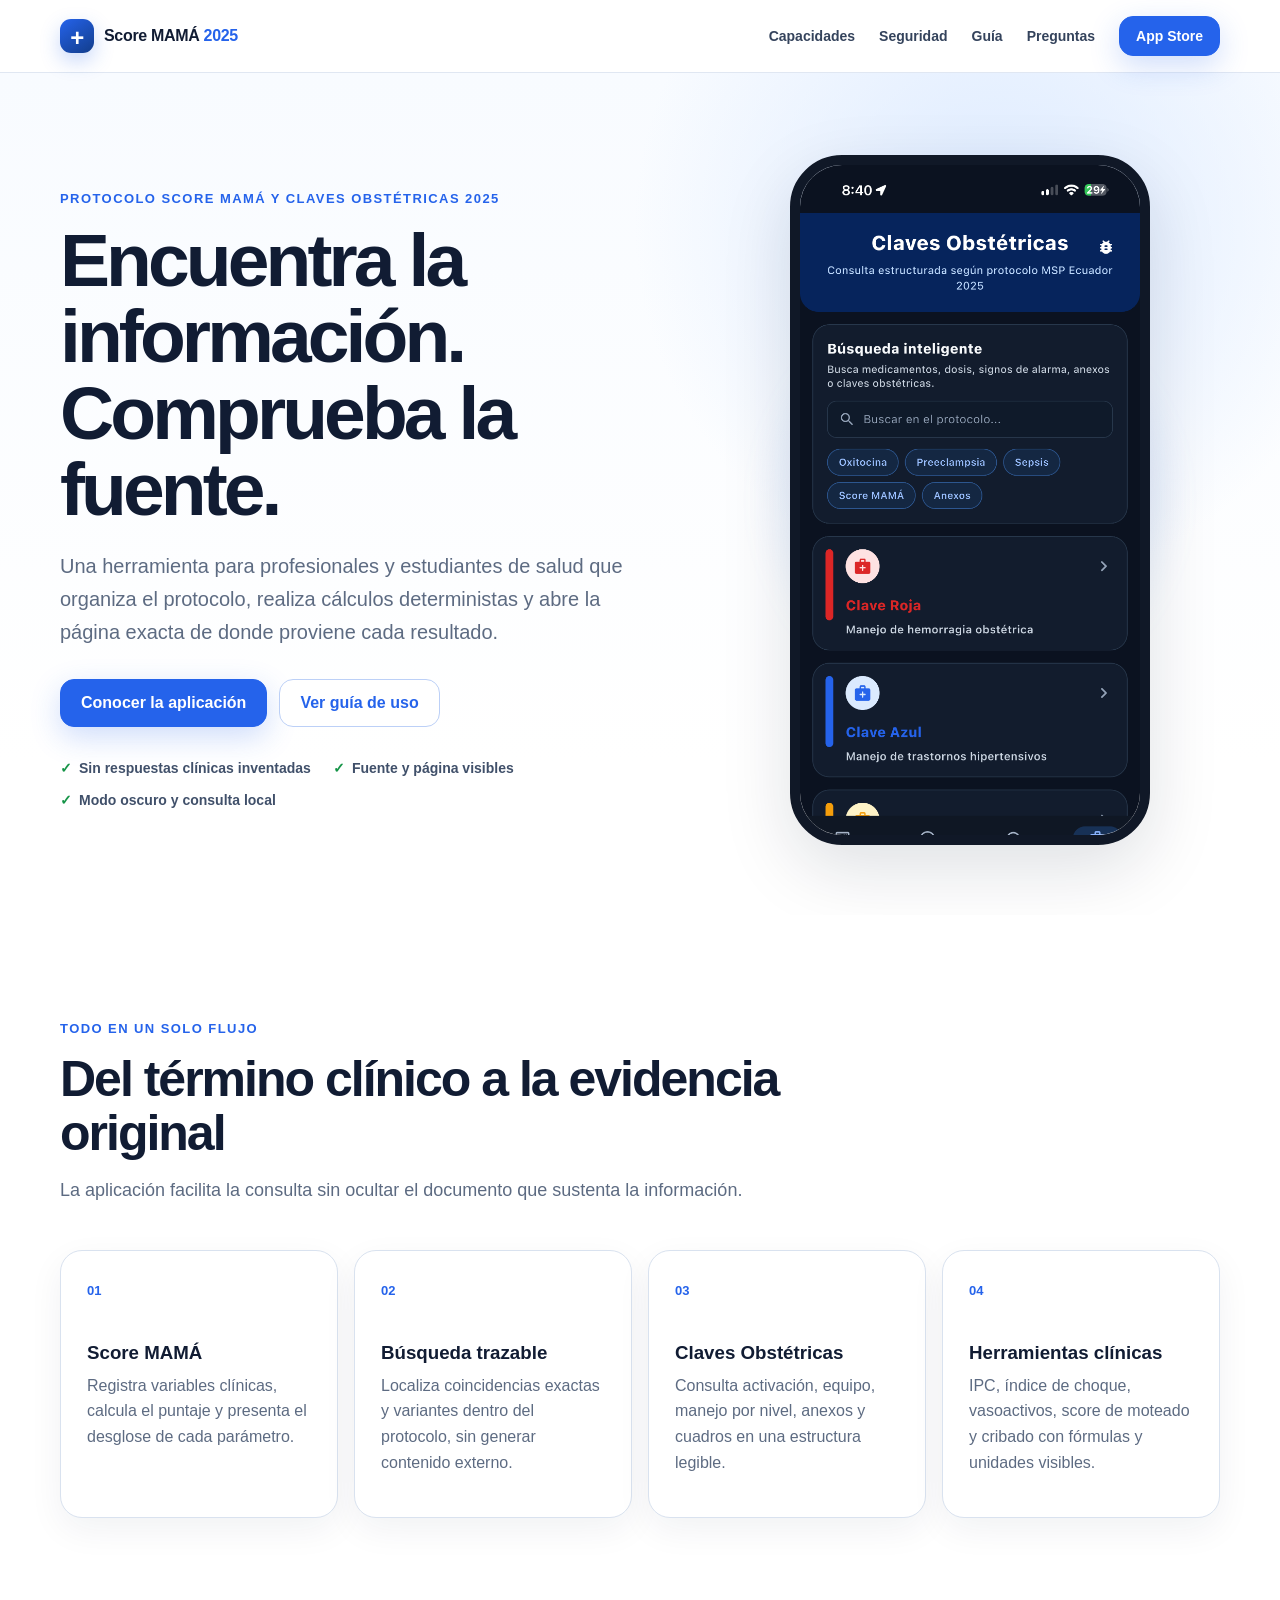
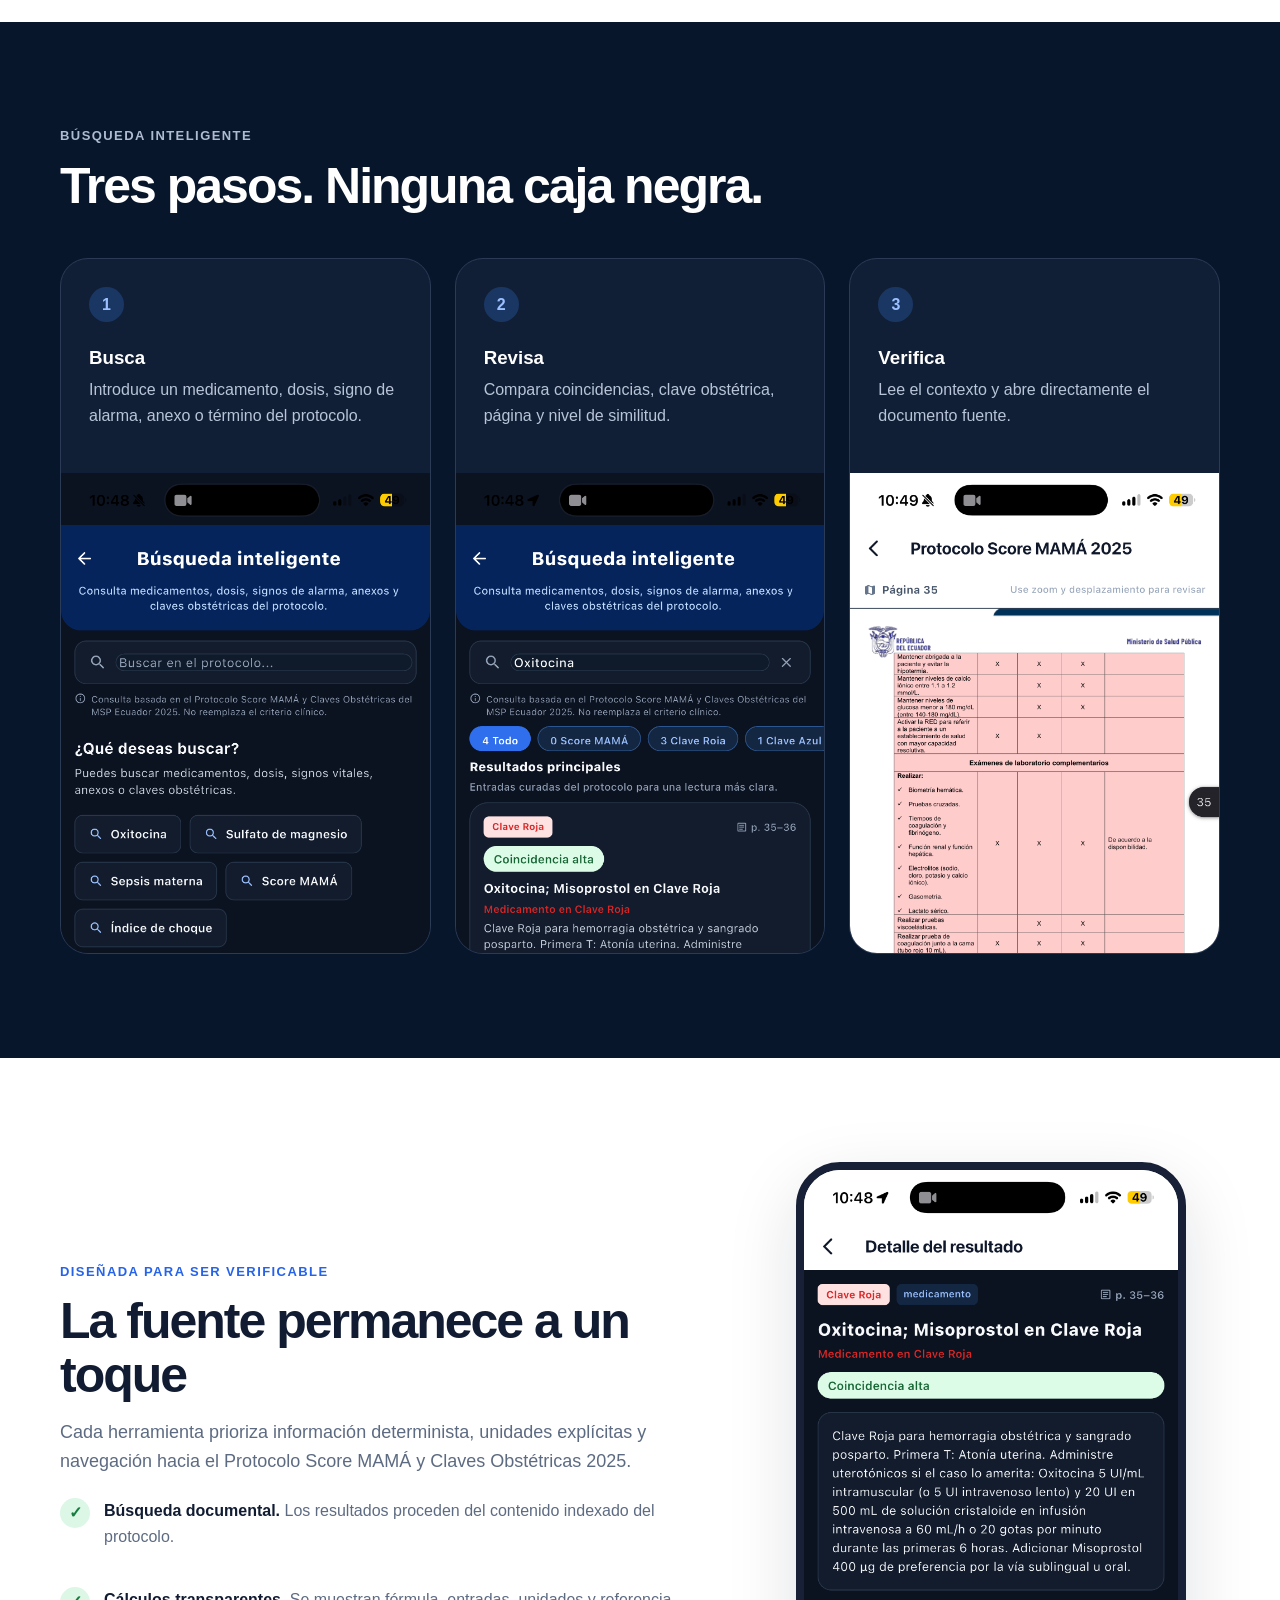
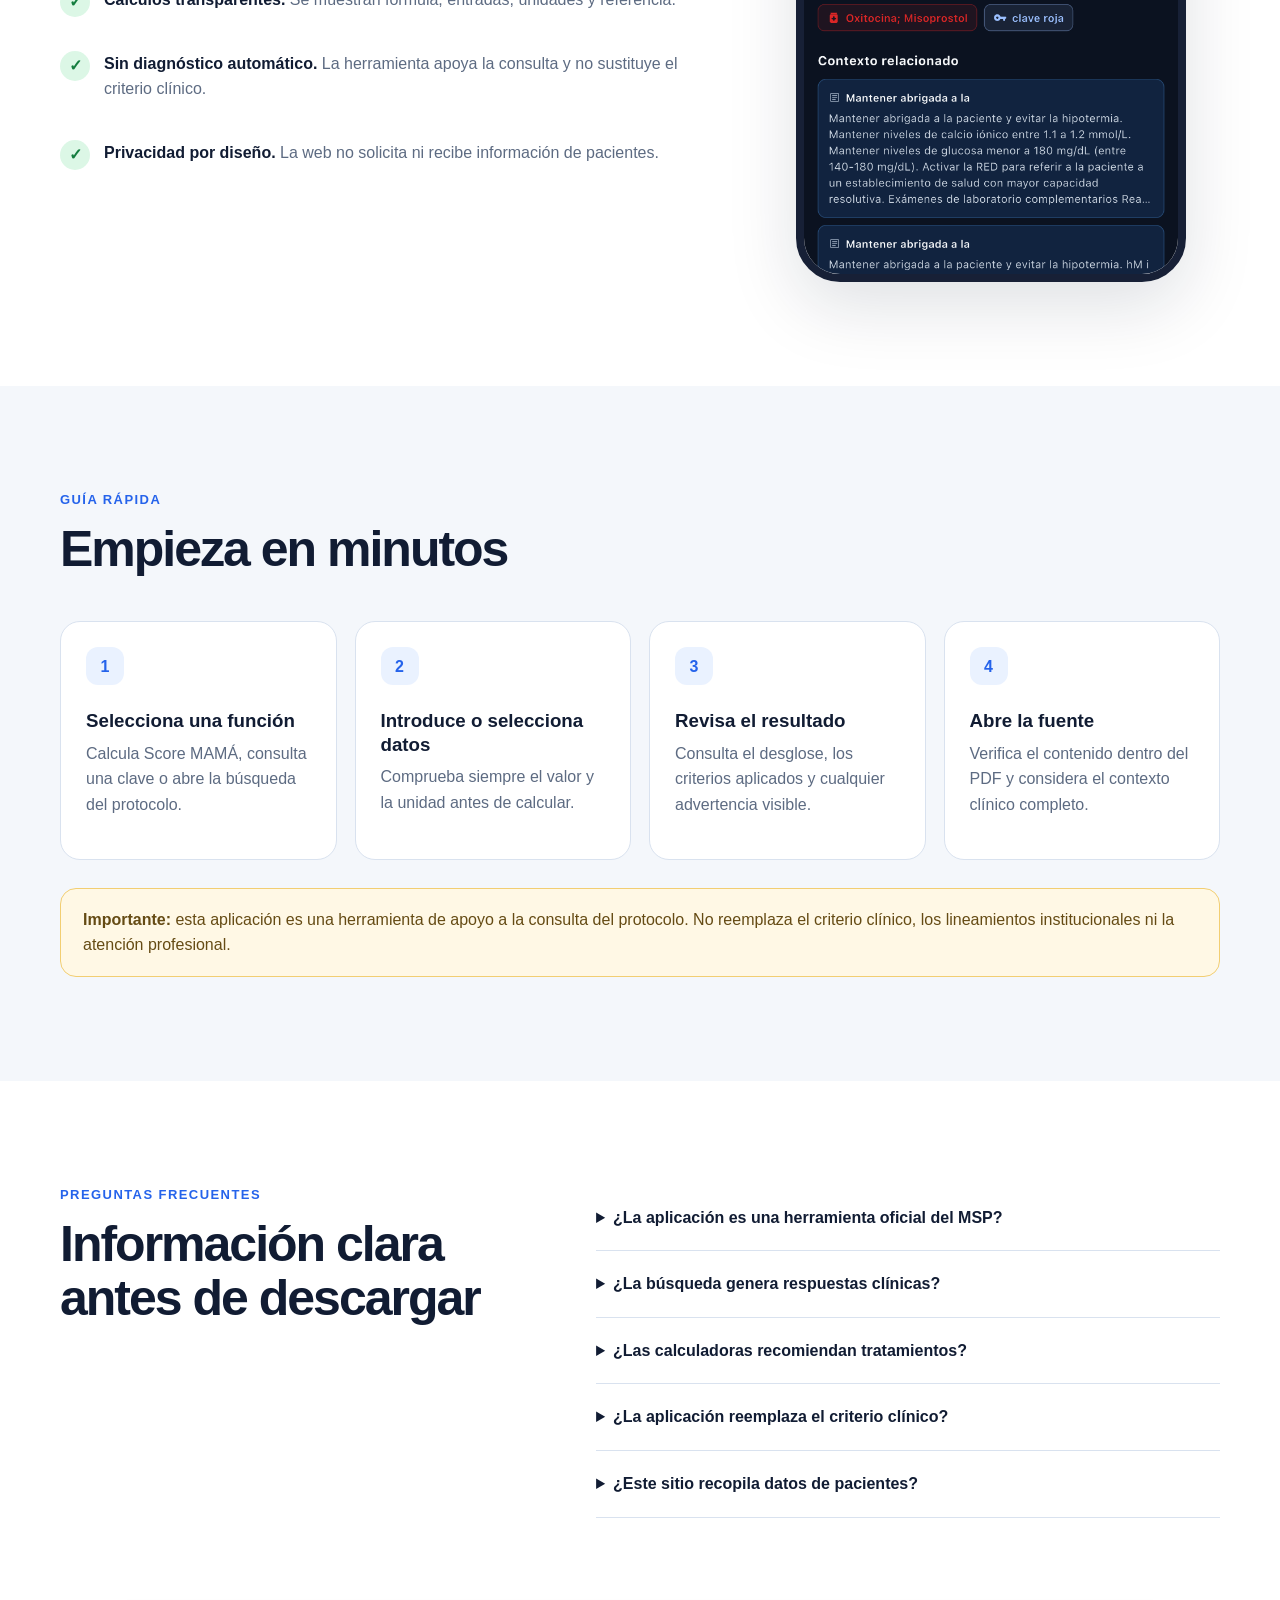
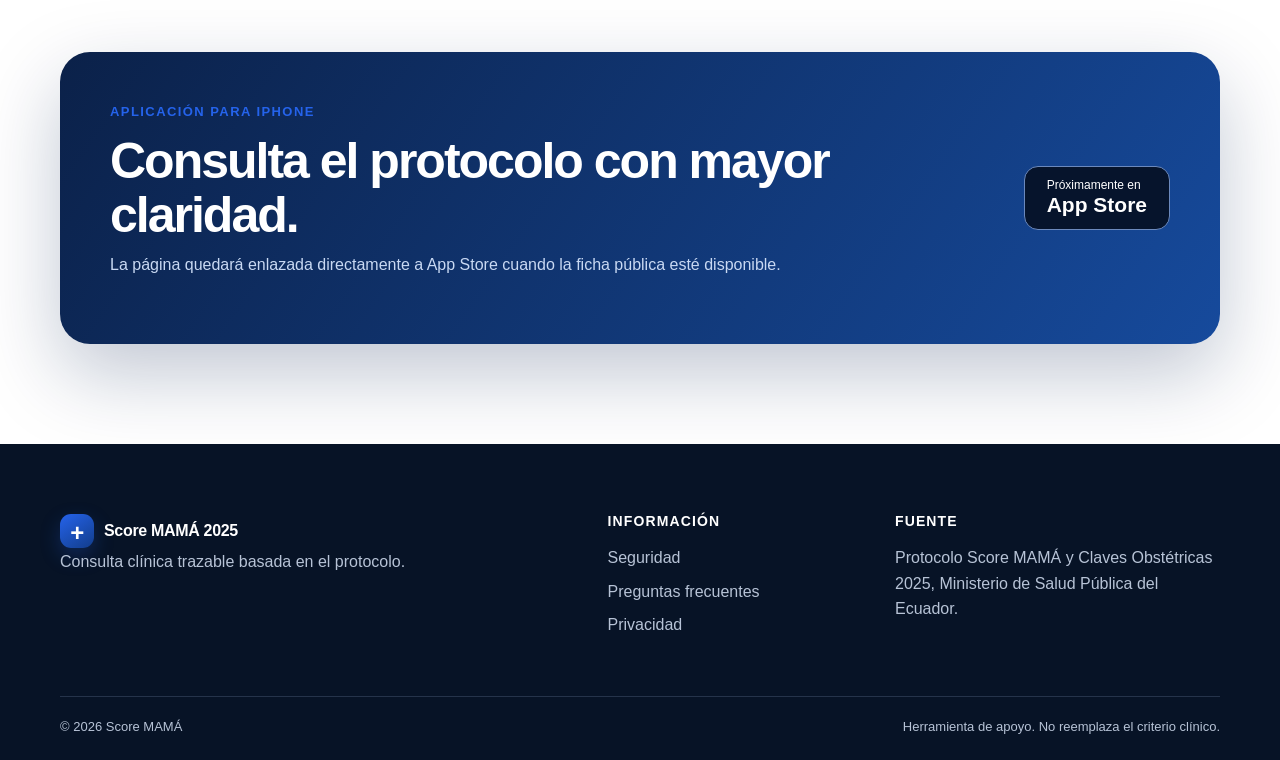
==== index.html @ c4bd76eb "Create Score MAMA public website" ====
<!doctype html>
<html lang="es">
  <head>
    <meta charset="utf-8" />
    <meta name="viewport" content="width=device-width, initial-scale=1" />
    <meta name="theme-color" content="#0b1f44" />
    <meta name="description" content="Score MAMÁ 2025: cálculo, búsqueda trazable y consulta estructurada del protocolo y las claves obstétricas." />
    <meta property="og:title" content="Score MAMÁ 2025" />
    <meta property="og:description" content="Consulta, calcula y encuentra información dentro del protocolo con acceso directo a la fuente." />
    <meta property="og:type" content="website" />
    <meta property="og:url" content="https://leoalvtor.github.io/score-mama-web/" />
    <title>Score MAMÁ 2025 | Consulta clínica trazable</title>
    <link rel="stylesheet" href="styles.css" />
  </head>
  <body>
    <a class="skip-link" href="#contenido">Saltar al contenido</a>
    <header class="site-header">
      <nav class="nav container" aria-label="Navegación principal">
        <a class="brand" href="#inicio" aria-label="Score MAMÁ, inicio">
          <span class="brand-mark" aria-hidden="true">+</span>
          <span>Score MAMÁ <b>2025</b></span>
        </a>
        <button class="nav-toggle" aria-expanded="false" aria-controls="nav-links">Menú</button>
        <div class="nav-links" id="nav-links">
          <a href="#capacidades">Capacidades</a>
          <a href="#seguridad">Seguridad</a>
          <a href="#guia">Guía</a>
          <a href="#preguntas">Preguntas</a>
          <a class="button button-small" href="#descarga">App Store</a>
        </div>
      </nav>
    </header>

    <main id="contenido">
      <section class="hero" id="inicio">
        <div class="container hero-grid">
          <div class="hero-copy">
            <p class="eyebrow">Protocolo Score MAMÁ y Claves Obstétricas 2025</p>
            <h1>Encuentra la información. Comprueba la fuente.</h1>
            <p class="lead">Una herramienta para profesionales y estudiantes de salud que organiza el protocolo, realiza cálculos deterministas y abre la página exacta de donde proviene cada resultado.</p>
            <div class="hero-actions">
              <a class="button" href="#capacidades">Conocer la aplicación</a>
              <a class="button button-secondary" href="#guia">Ver guía de uso</a>
            </div>
            <ul class="trust-list" aria-label="Características principales">
              <li>Sin respuestas clínicas inventadas</li>
              <li>Fuente y página visibles</li>
              <li>Modo oscuro y consulta local</li>
            </ul>
          </div>
          <div class="phone-stage" aria-label="Vista de Claves Obstétricas en modo oscuro">
            <div class="glow"></div>
            <img class="phone-shot" src="assets/screenshots/claves-oscuro.png" alt="Pantalla de Claves Obstétricas en modo oscuro" />
          </div>
        </div>
      </section>

      <section class="section" id="capacidades">
        <div class="container">
          <div class="section-heading">
            <p class="eyebrow">Todo en un solo flujo</p>
            <h2>Del término clínico a la evidencia original</h2>
            <p>La aplicación facilita la consulta sin ocultar el documento que sustenta la información.</p>
          </div>
          <div class="feature-grid">
            <article class="feature-card"><span class="feature-number">01</span><h3>Score MAMÁ</h3><p>Registra variables clínicas, calcula el puntaje y presenta el desglose de cada parámetro.</p></article>
            <article class="feature-card"><span class="feature-number">02</span><h3>Búsqueda trazable</h3><p>Localiza coincidencias exactas y variantes dentro del protocolo, sin generar contenido externo.</p></article>
            <article class="feature-card"><span class="feature-number">03</span><h3>Claves Obstétricas</h3><p>Consulta activación, equipo, manejo por nivel, anexos y cuadros en una estructura legible.</p></article>
            <article class="feature-card"><span class="feature-number">04</span><h3>Herramientas clínicas</h3><p>IPC, índice de choque, vasoactivos, score de moteado y cribado con fórmulas y unidades visibles.</p></article>
          </div>
        </div>
      </section>

      <section class="section section-dark" id="flujo">
        <div class="container">
          <div class="section-heading section-heading-light">
            <p class="eyebrow">Búsqueda inteligente</p>
            <h2>Tres pasos. Ninguna caja negra.</h2>
          </div>
          <div class="steps">
            <article class="step"><div><b>1</b><h3>Busca</h3><p>Introduce un medicamento, dosis, signo de alarma, anexo o término del protocolo.</p></div><img src="assets/screenshots/busqueda.png" alt="Campo de búsqueda dentro del protocolo" loading="lazy" /></article>
            <article class="step"><div><b>2</b><h3>Revisa</h3><p>Compara coincidencias, clave obstétrica, página y nivel de similitud.</p></div><img src="assets/screenshots/resultados.png" alt="Resultados de búsqueda de oxitocina" loading="lazy" /></article>
            <article class="step"><div><b>3</b><h3>Verifica</h3><p>Lee el contexto y abre directamente el documento fuente.</p></div><img src="assets/screenshots/fuente-pdf.png" alt="Página fuente del protocolo abierta en la aplicación" loading="lazy" /></article>
          </div>
        </div>
      </section>

      <section class="section" id="seguridad">
        <div class="container safety-grid">
          <div>
            <p class="eyebrow">Diseñada para ser verificable</p>
            <h2>La fuente permanece a un toque</h2>
            <p class="lead-small">Cada herramienta prioriza información determinista, unidades explícitas y navegación hacia el Protocolo Score MAMÁ y Claves Obstétricas 2025.</p>
            <div class="safety-list">
              <div><span>✓</span><p><b>Búsqueda documental.</b> Los resultados proceden del contenido indexado del protocolo.</p></div>
              <div><span>✓</span><p><b>Cálculos transparentes.</b> Se muestran fórmula, entradas, unidades y referencia.</p></div>
              <div><span>✓</span><p><b>Sin diagnóstico automático.</b> La herramienta apoya la consulta y no sustituye el criterio clínico.</p></div>
              <div><span>✓</span><p><b>Privacidad por diseño.</b> La web no solicita ni recibe información de pacientes.</p></div>
            </div>
          </div>
          <img class="detail-shot" src="assets/screenshots/detalle.png" alt="Detalle de resultado con contexto y acceso al protocolo" loading="lazy" />
        </div>
      </section>

      <section class="section section-soft" id="guia">
        <div class="container">
          <div class="section-heading">
            <p class="eyebrow">Guía rápida</p>
            <h2>Empieza en minutos</h2>
          </div>
          <div class="guide-grid">
            <article><span>1</span><h3>Selecciona una función</h3><p>Calcula Score MAMÁ, consulta una clave o abre la búsqueda del protocolo.</p></article>
            <article><span>2</span><h3>Introduce o selecciona datos</h3><p>Comprueba siempre el valor y la unidad antes de calcular.</p></article>
            <article><span>3</span><h3>Revisa el resultado</h3><p>Consulta el desglose, los criterios aplicados y cualquier advertencia visible.</p></article>
            <article><span>4</span><h3>Abre la fuente</h3><p>Verifica el contenido dentro del PDF y considera el contexto clínico completo.</p></article>
          </div>
          <div class="notice"><b>Importante:</b> esta aplicación es una herramienta de apoyo a la consulta del protocolo. No reemplaza el criterio clínico, los lineamientos institucionales ni la atención profesional.</div>
        </div>
      </section>

      <section class="section" id="preguntas">
        <div class="container faq-wrap">
          <div class="section-heading"><p class="eyebrow">Preguntas frecuentes</p><h2>Información clara antes de descargar</h2></div>
          <div class="faq">
            <details><summary>¿La aplicación es una herramienta oficial del MSP?</summary><p>La aplicación se basa en el Protocolo Score MAMÁ y Claves Obstétricas 2025. No debe interpretarse como una aplicación oficial del MSP salvo autorización institucional expresa.</p></details>
            <details><summary>¿La búsqueda genera respuestas clínicas?</summary><p>No. Su propósito es localizar términos y fragmentos dentro del contenido protocolario indexado y facilitar la apertura de la fuente.</p></details>
            <details><summary>¿Las calculadoras recomiendan tratamientos?</summary><p>No. Ejecutan reglas o fórmulas deterministas publicadas y muestran sus unidades y referencias. La selección de tratamientos y dosis corresponde al profesional.</p></details>
            <details><summary>¿La aplicación reemplaza el criterio clínico?</summary><p>No. Es una herramienta de consulta. Toda decisión debe considerar la condición de la paciente, la fuente completa y los lineamientos institucionales.</p></details>
            <details><summary>¿Este sitio recopila datos de pacientes?</summary><p>No. Este sitio es informativo y no contiene formularios para ingresar información clínica o identificable.</p></details>
          </div>
        </div>
      </section>

      <section class="download" id="descarga">
        <div class="container download-card">
          <div><p class="eyebrow">Aplicación para iPhone</p><h2>Consulta el protocolo con mayor claridad.</h2><p>La página quedará enlazada directamente a App Store cuando la ficha pública esté disponible.</p></div>
          <span class="store-placeholder" aria-label="Próximamente en App Store">Próximamente en<br /><b>App Store</b></span>
        </div>
      </section>
    </main>

    <footer class="footer">
      <div class="container footer-grid">
        <div><a class="brand brand-footer" href="#inicio"><span class="brand-mark">+</span><span>Score MAMÁ 2025</span></a><p>Consulta clínica trazable basada en el protocolo.</p></div>
        <div><h2>Información</h2><a href="#seguridad">Seguridad</a><a href="#preguntas">Preguntas frecuentes</a><a href="privacy.html">Privacidad</a></div>
        <div><h2>Fuente</h2><p>Protocolo Score MAMÁ y Claves Obstétricas 2025, Ministerio de Salud Pública del Ecuador.</p></div>
      </div>
      <div class="container footer-bottom"><span>© <span id="year"></span> Score MAMÁ</span><span>Herramienta de apoyo. No reemplaza el criterio clínico.</span></div>
    </footer>
    <script src="script.js"></script>
  </body>
</html>
---- styles.css ----
:root { --navy:#08162c; --blue:#2563eb; --blue-dark:#123d8b; --sky:#eaf2ff; --ink:#111c33; --muted:#5d6b82; --line:#d9e2ef; --surface:#fff; --soft:#f4f7fb; --red:#e52d32; --radius:22px; --shadow:0 24px 70px rgba(8,22,44,.13); }
* { box-sizing:border-box; }
html { scroll-behavior:smooth; }
body { margin:0; color:var(--ink); background:var(--surface); font-family:-apple-system,BlinkMacSystemFont,"Segoe UI",sans-serif; line-height:1.6; }
img { display:block; max-width:100%; }
a { color:inherit; }
.container { width:min(1160px,calc(100% - 36px)); margin-inline:auto; }
.skip-link { position:fixed; top:-80px; left:12px; z-index:100; padding:10px 16px; background:#fff; border-radius:8px; }
.skip-link:focus { top:12px; }
.site-header { position:sticky; top:0; z-index:50; background:rgba(255,255,255,.9); border-bottom:1px solid rgba(217,226,239,.8); backdrop-filter:blur(16px); }
.nav { min-height:72px; display:flex; align-items:center; justify-content:space-between; gap:24px; }
.brand { display:inline-flex; align-items:center; gap:10px; text-decoration:none; font-weight:800; letter-spacing:-.02em; }
.brand b { color:var(--blue); }
.brand-mark { display:grid; place-items:center; width:34px; height:34px; color:#fff; background:linear-gradient(145deg,var(--blue),var(--blue-dark)); border-radius:11px; font-size:24px; box-shadow:0 8px 20px rgba(37,99,235,.25); }
.nav-links { display:flex; align-items:center; gap:24px; }
.nav-links a { color:#34435c; text-decoration:none; font-size:14px; font-weight:700; }
.nav-toggle { display:none; border:1px solid var(--line); background:#fff; border-radius:10px; padding:9px 12px; font-weight:700; }
.button { display:inline-flex; align-items:center; justify-content:center; min-height:48px; padding:0 20px; border:1px solid var(--blue); border-radius:14px; color:#fff!important; background:var(--blue); text-decoration:none; font-weight:800; box-shadow:0 10px 30px rgba(37,99,235,.22); }
.button:hover { background:#1d4ed8; transform:translateY(-1px); }
.button-secondary { color:var(--blue)!important; background:#fff; border-color:#bcd0f7; box-shadow:none; }
.button-small { min-height:40px; padding-inline:16px; }
.hero { overflow:hidden; padding:82px 0 70px; background:radial-gradient(circle at 78% 18%,#dceaff 0,transparent 30%),linear-gradient(180deg,#f8fbff 0,#fff 82%); }
.hero-grid { display:grid; grid-template-columns:1.08fr .92fr; align-items:center; gap:72px; }
.eyebrow { margin:0 0 12px; color:var(--blue); font-size:13px; font-weight:900; letter-spacing:.11em; text-transform:uppercase; }
h1,h2,h3,p { margin-top:0; }
h1 { max-width:720px; margin-bottom:22px; font-size:clamp(44px,6vw,75px); line-height:1.02; letter-spacing:-.052em; }
h2 { margin-bottom:16px; font-size:clamp(32px,4vw,50px); line-height:1.08; letter-spacing:-.04em; }
h3 { margin-bottom:8px; line-height:1.25; }
.lead { max-width:650px; color:var(--muted); font-size:20px; line-height:1.65; }
.lead-small { color:var(--muted); font-size:18px; }
.hero-actions { display:flex; flex-wrap:wrap; gap:12px; margin:30px 0; }
.trust-list { display:flex; flex-wrap:wrap; gap:10px 22px; margin:0; padding:0; color:#40506a; font-size:14px; font-weight:700; list-style:none; }
.trust-list li::before { content:"✓"; margin-right:7px; color:#159447; }
.phone-stage { position:relative; display:grid; place-items:center; min-height:630px; }
.glow { position:absolute; width:440px; height:440px; background:radial-gradient(circle,#6ea1ff 0,rgba(110,161,255,.1) 55%,transparent 70%); filter:blur(10px); }
.phone-shot { position:relative; width:min(360px,78vw); max-height:690px; object-fit:cover; object-position:top; border:10px solid #101827; border-radius:52px; box-shadow:var(--shadow); }
.section { padding:104px 0; }
.section-heading { max-width:760px; margin-bottom:45px; }
.section-heading>p:last-child { color:var(--muted); font-size:18px; }
.feature-grid { display:grid; grid-template-columns:repeat(4,1fr); gap:16px; }
.feature-card { min-height:250px; padding:26px; border:1px solid var(--line); border-radius:var(--radius); background:#fff; box-shadow:0 12px 35px rgba(16,38,74,.06); }
.feature-number { display:inline-block; margin-bottom:40px; color:var(--blue); font-size:13px; font-weight:900; }
.feature-card p { color:var(--muted); }
.section-dark { color:#fff; background:var(--navy); }
.section-heading-light p { color:#aebbd0!important; }
.steps { display:grid; grid-template-columns:repeat(3,1fr); gap:24px; }
.step { overflow:hidden; border:1px solid #2b3b56; border-radius:28px; background:#111f36; }
.step>div { min-height:210px; padding:28px; }
.step b { display:grid; place-items:center; width:35px; height:35px; margin-bottom:24px; border-radius:50%; color:#9cc0ff; background:#1a3764; }
.step p { color:#b8c5d8; }
.step img { width:100%; height:480px; object-fit:cover; object-position:top; }
.safety-grid { display:grid; grid-template-columns:1.15fr .85fr; align-items:center; gap:80px; }
.safety-list>div { display:flex; gap:14px; margin-top:22px; }
.safety-list span { display:grid; place-items:center; flex:0 0 30px; height:30px; color:#147d3f; background:#dcf7e6; border-radius:50%; font-weight:900; }
.safety-list p { color:var(--muted); }
.safety-list b { color:var(--ink); }
.detail-shot { width:min(390px,100%); max-height:720px; justify-self:center; object-fit:cover; object-position:top; border:8px solid #172036; border-radius:44px; box-shadow:var(--shadow); }
.section-soft { background:var(--soft); }
.guide-grid { display:grid; grid-template-columns:repeat(4,1fr); gap:18px; }
.guide-grid article { padding:25px; border:1px solid var(--line); border-radius:20px; background:#fff; }
.guide-grid span { display:grid; place-items:center; width:38px; height:38px; margin-bottom:24px; color:var(--blue); background:var(--sky); border-radius:12px; font-weight:900; }
.guide-grid p { color:var(--muted); }
.notice { margin-top:28px; padding:18px 22px; border:1px solid #f2ce72; border-radius:16px; color:#654b14; background:#fff8e5; }
.faq-wrap { display:grid; grid-template-columns:.85fr 1.15fr; gap:75px; }
.faq details { padding:20px 0; border-bottom:1px solid var(--line); }
.faq summary { cursor:pointer; font-weight:800; }
.faq details p { margin:12px 0 0; color:var(--muted); }
.download { padding:30px 0 100px; }
.download-card { display:flex; align-items:center; justify-content:space-between; gap:30px; padding:50px; border-radius:30px; color:#fff; background:linear-gradient(125deg,#0b2149,#164a9c); box-shadow:0 30px 80px rgba(8,33,78,.25); }
.download-card h2 { margin-bottom:10px; }
.download-card p:last-child { max-width:700px; color:#c9d9f3; }
.store-placeholder { flex:0 0 auto; padding:11px 22px; border:1px solid #6b89bd; border-radius:14px; color:#fff; background:#06142c; font-size:12px; line-height:1.2; text-align:left; }
.store-placeholder b { font-size:21px; }
.footer { padding:70px 0 22px; color:#b7c3d6; background:#071326; }
.footer-grid { display:grid; grid-template-columns:1.5fr .7fr 1fr; gap:60px; }
.brand-footer { color:#fff; }
.footer h2 { color:#fff; font-size:14px; text-transform:uppercase; letter-spacing:.08em; }
.footer a:not(.brand) { display:block; margin:8px 0; color:#b7c3d6; text-decoration:none; }
.footer-bottom { display:flex; justify-content:space-between; gap:30px; margin-top:50px; padding-top:20px; border-top:1px solid #25334a; font-size:13px; }
@media (max-width:900px) { .hero-grid,.safety-grid,.faq-wrap { grid-template-columns:1fr; } .hero-copy { text-align:center; } .lead { margin-inline:auto; } .hero-actions,.trust-list { justify-content:center; } .phone-stage { min-height:auto; } .feature-grid,.guide-grid { grid-template-columns:repeat(2,1fr); } .steps { grid-template-columns:1fr; } .step { display:grid; grid-template-columns:.8fr 1.2fr; } .step img { height:420px; } .safety-grid { gap:45px; } }
@media (max-width:700px) { .nav-toggle { display:block; } .nav-links { position:absolute; top:65px; left:18px; right:18px; display:none; flex-direction:column; align-items:stretch; padding:18px; border:1px solid var(--line); border-radius:16px; background:#fff; box-shadow:var(--shadow); } .nav-links.open { display:flex; } .hero { padding-top:55px; } h1 { font-size:48px; } .section { padding:76px 0; } .feature-grid,.guide-grid { grid-template-columns:1fr; } .step { display:block; } .step img { height:430px; } .download-card,.footer-bottom { align-items:flex-start; flex-direction:column; } .download-card { padding:32px 24px; } .footer-grid { grid-template-columns:1fr; gap:30px; } }
@media (prefers-reduced-motion:reduce) { html { scroll-behavior:auto; } * { transition:none!important; } }
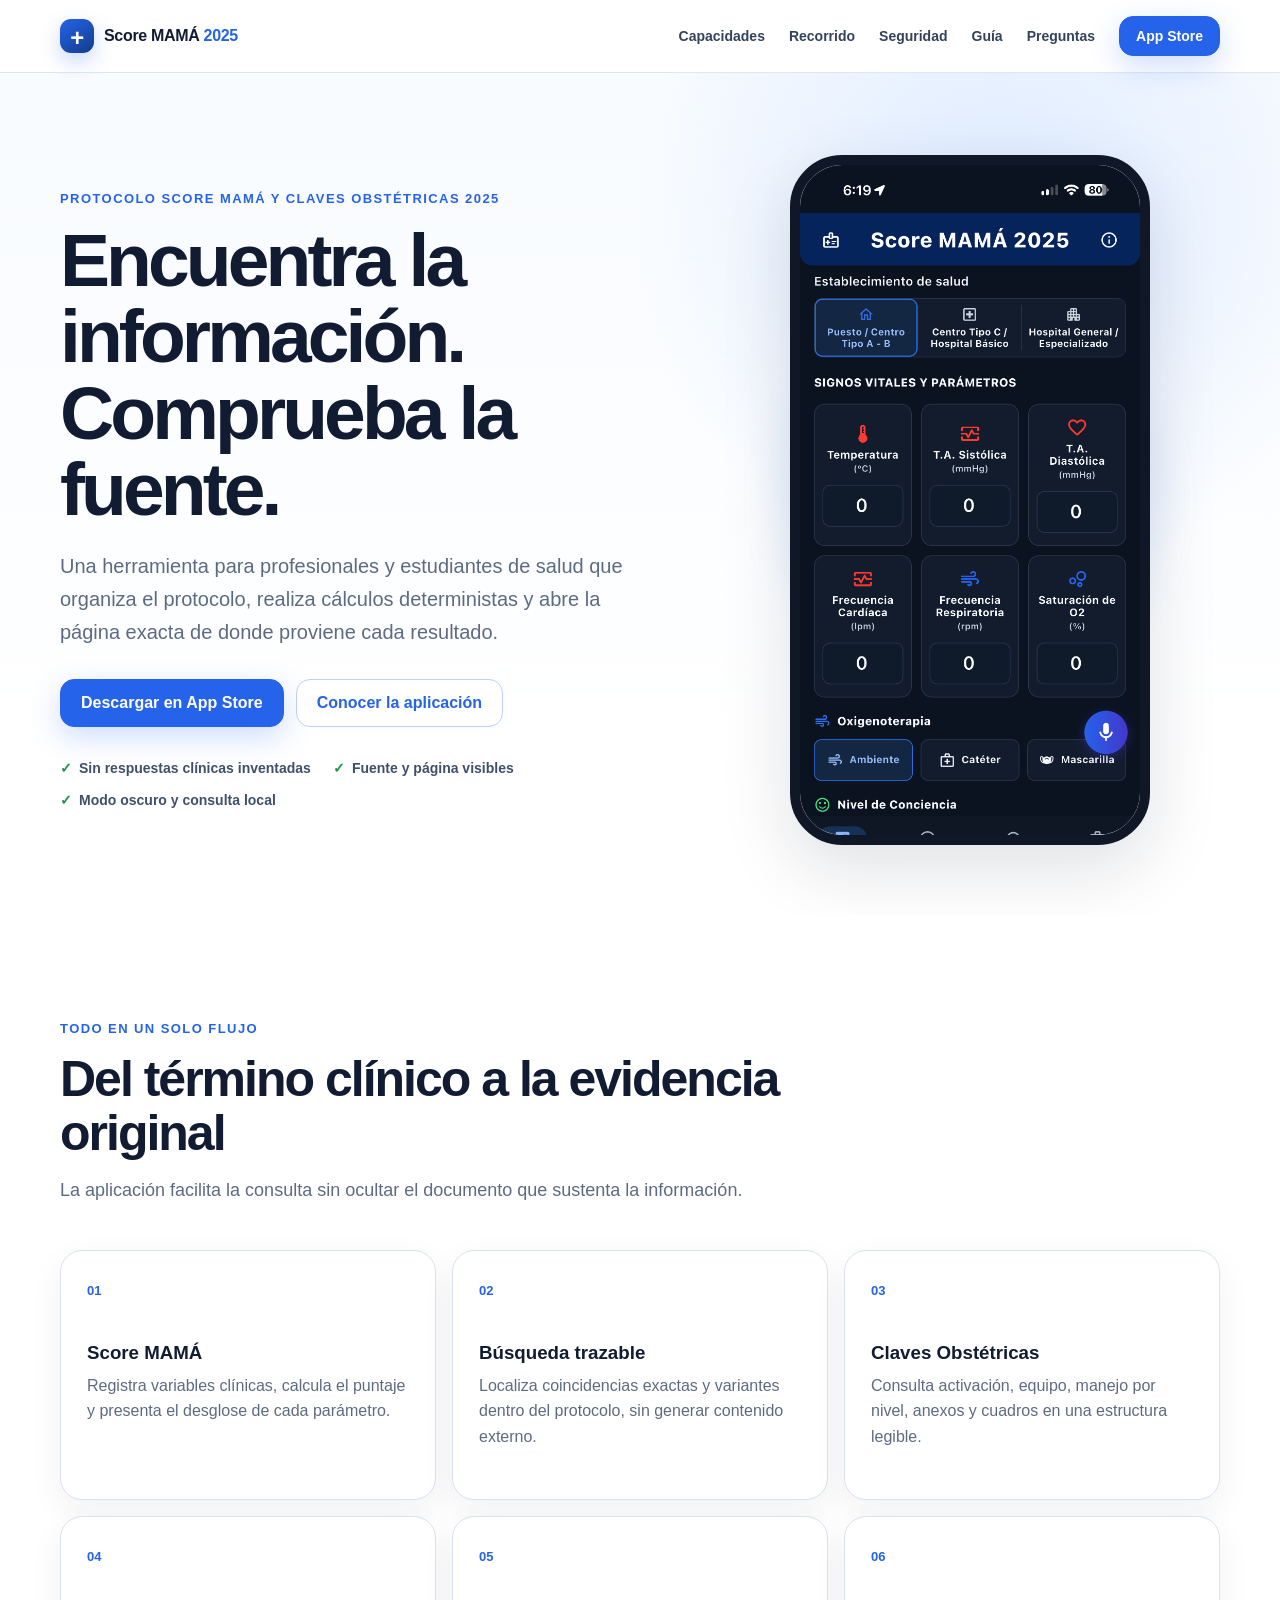
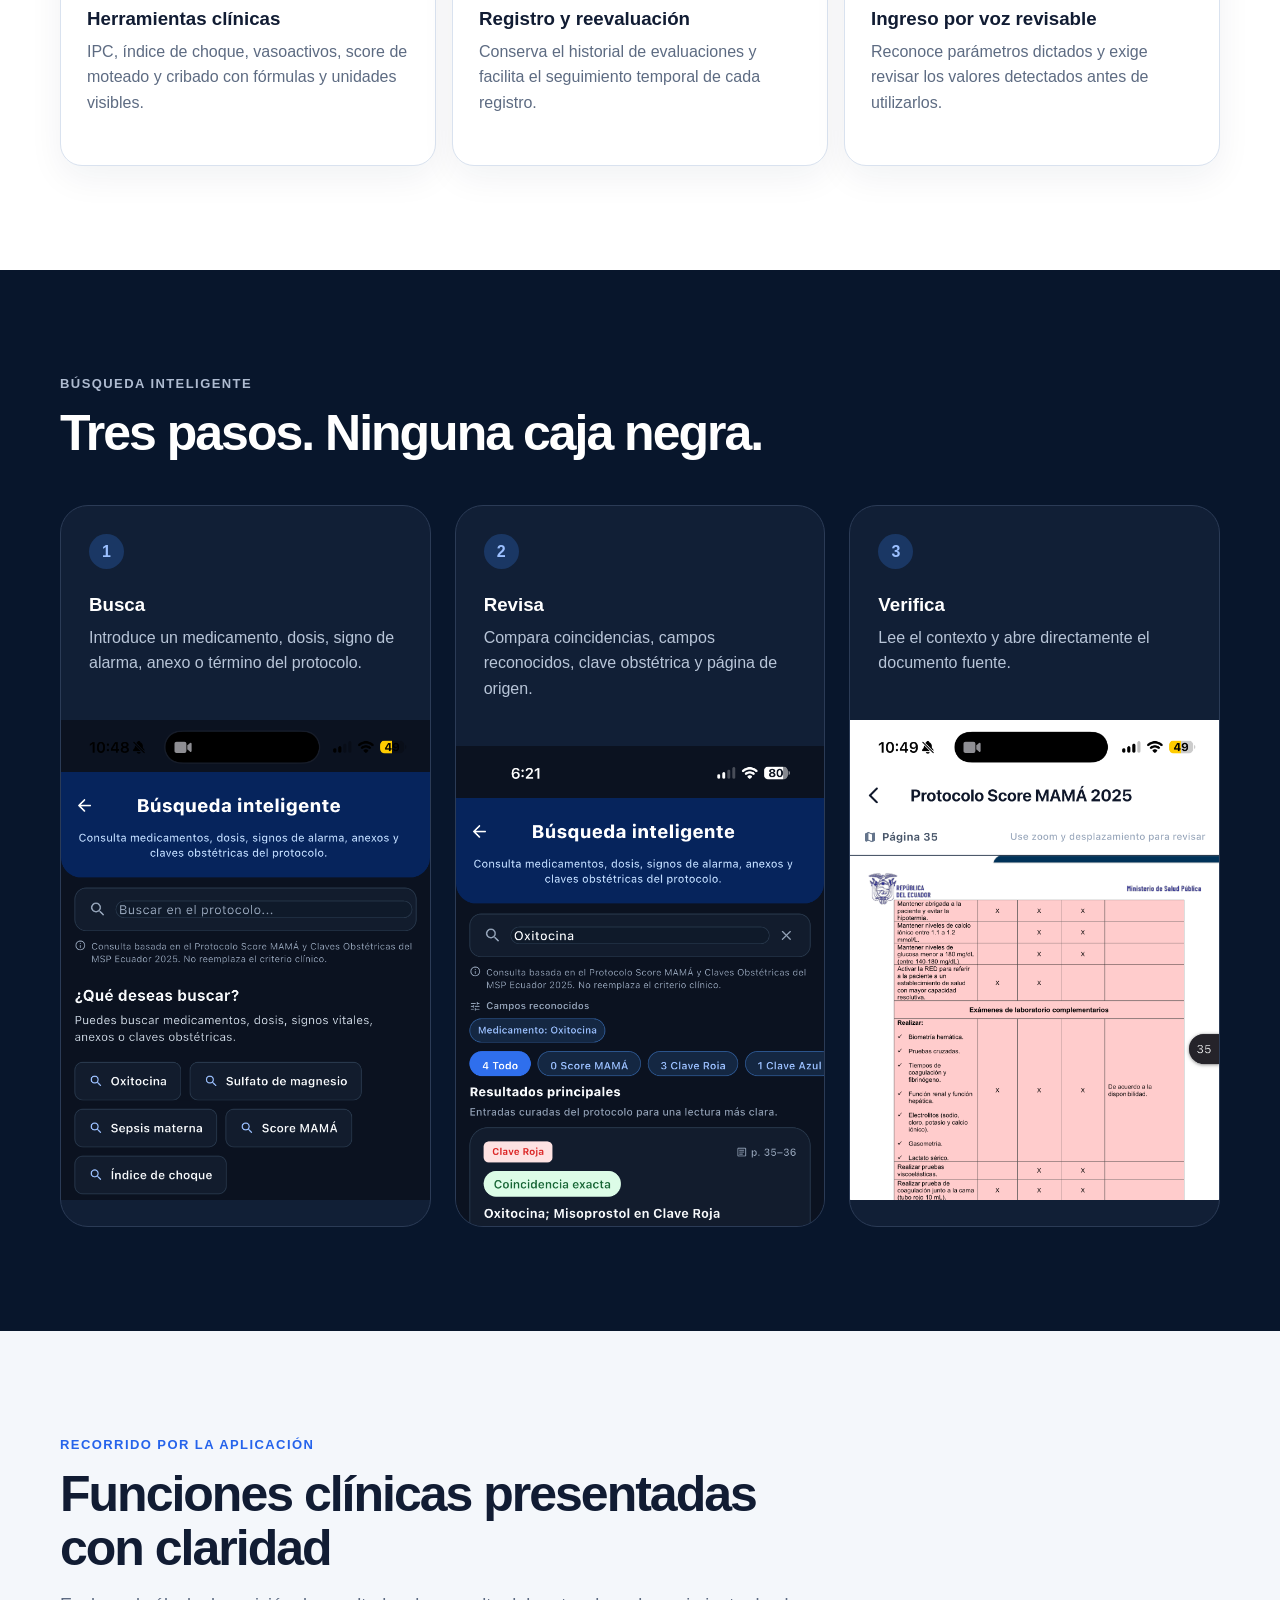
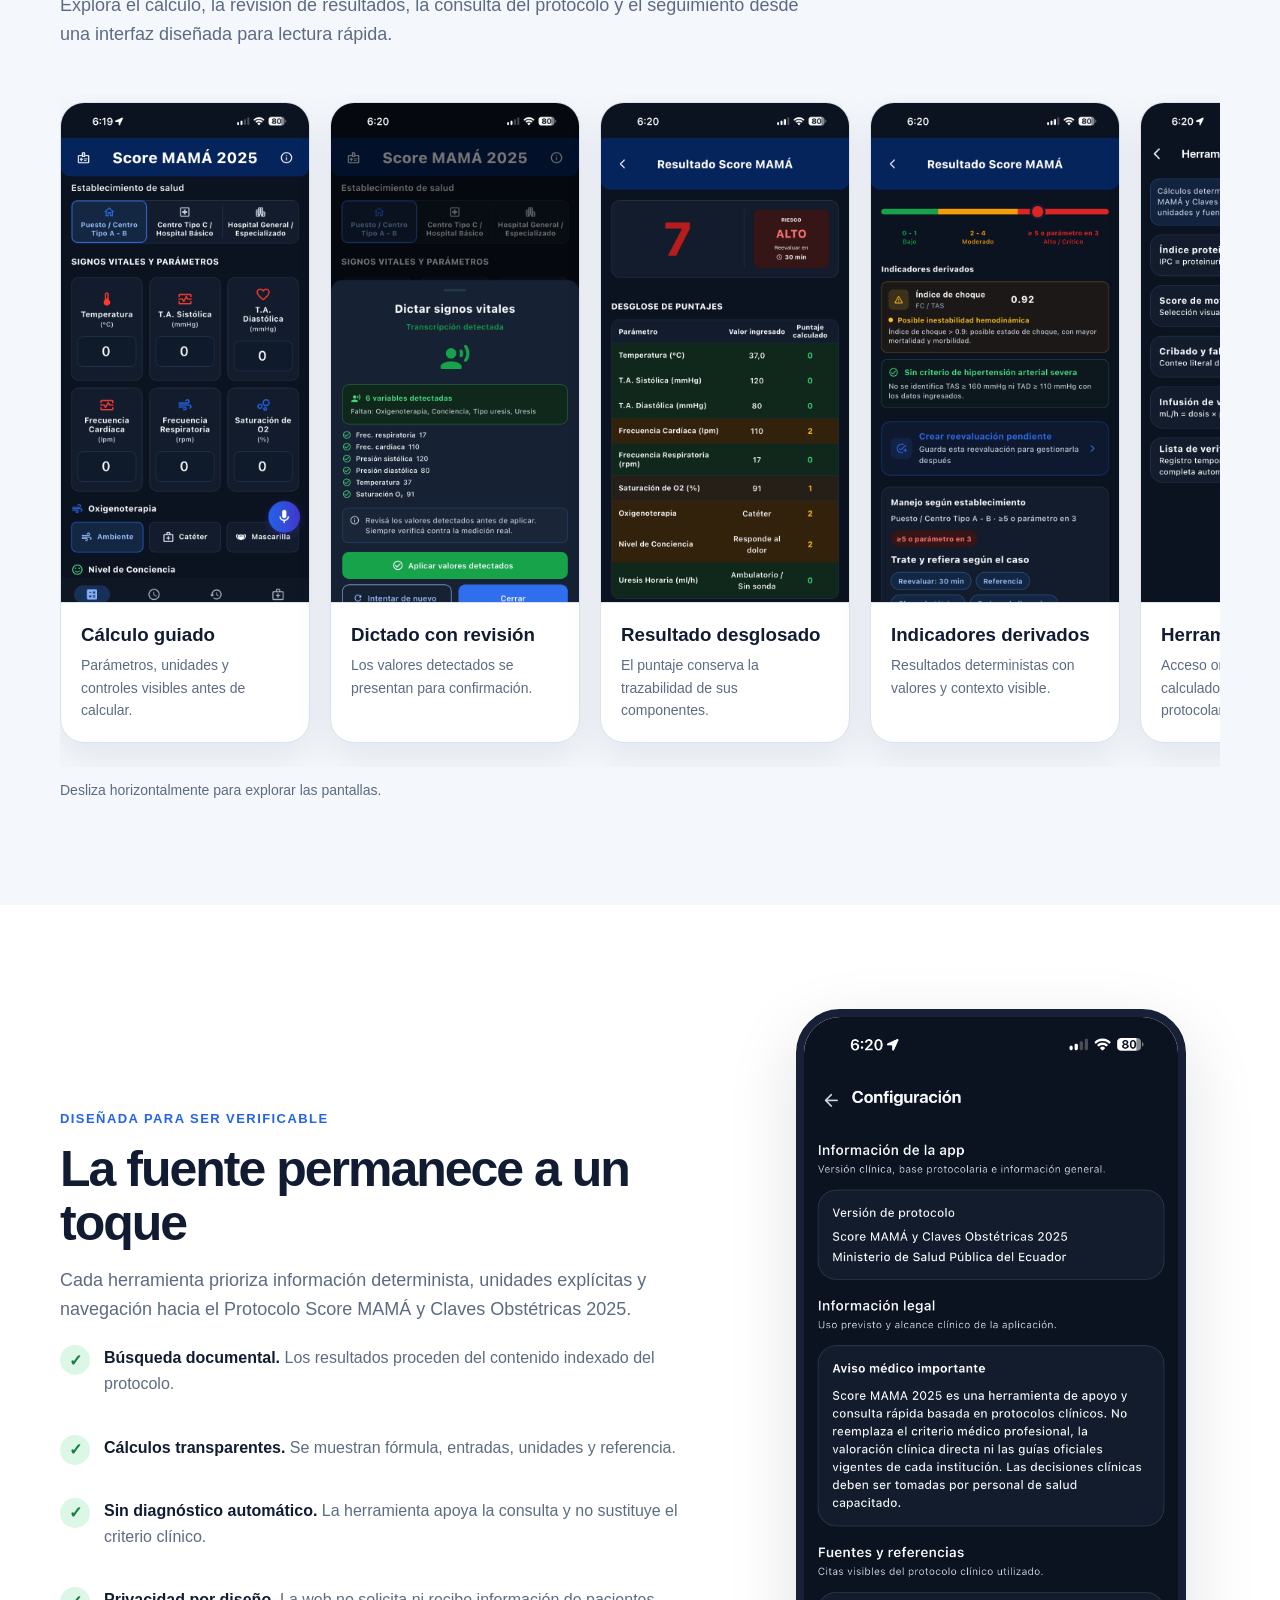
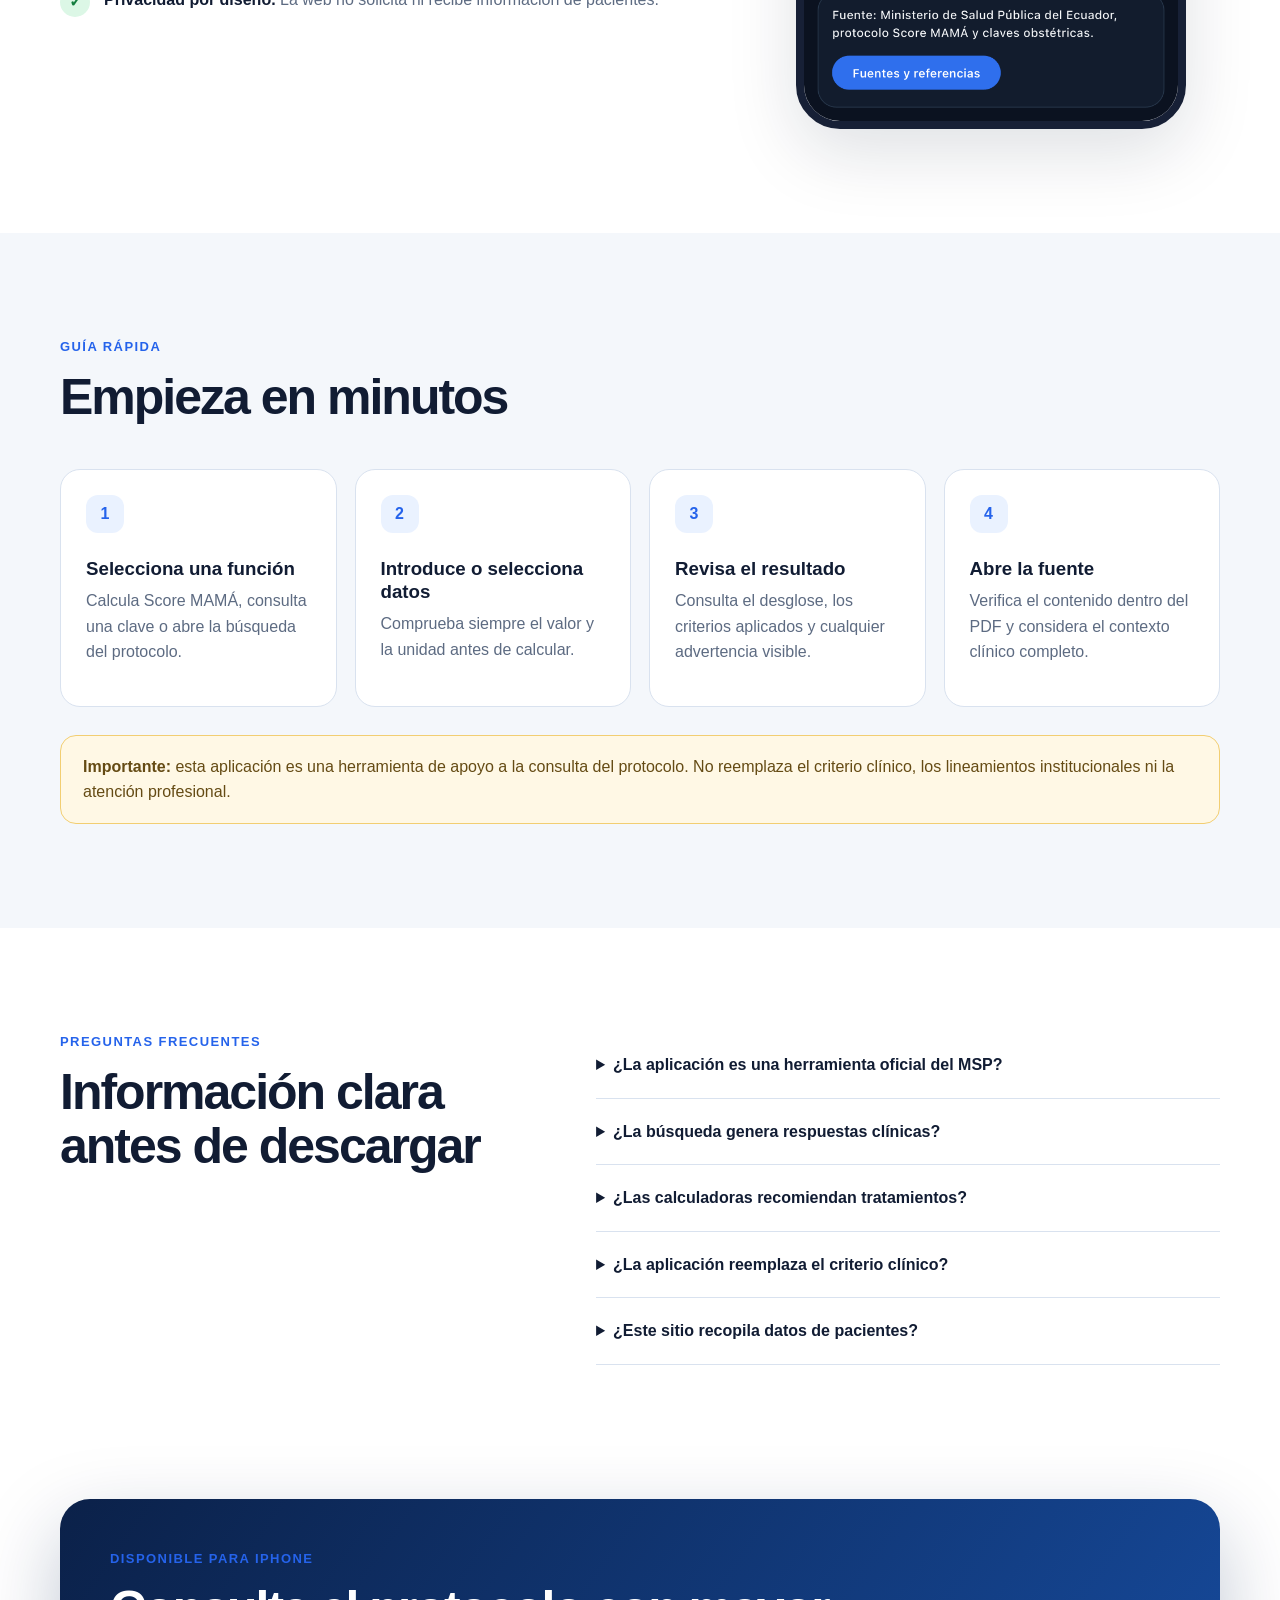
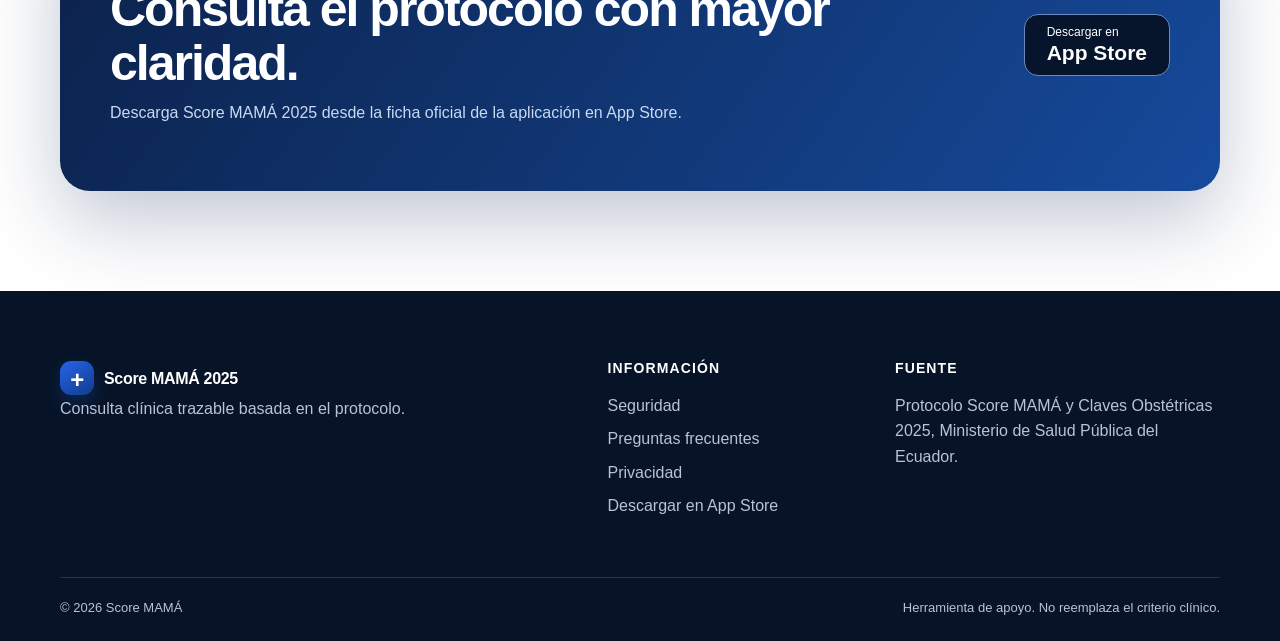
==== commit cdd74d4e: "Update App Store link and product gallery" ====
--- a/index.html
+++ b/index.html
@@ -9,6 +9,7 @@
     <meta property="og:description" content="Consulta, calcula y encuentra información dentro del protocolo con acceso directo a la fuente." />
     <meta property="og:type" content="website" />
     <meta property="og:url" content="https://leoalvtor.github.io/score-mama-web/" />
+    <meta name="apple-itunes-app" content="app-id=6772249435" />
     <title>Score MAMÁ 2025 | Consulta clínica trazable</title>
     <link rel="stylesheet" href="styles.css" />
   </head>
@@ -23,10 +24,11 @@
         <button class="nav-toggle" aria-expanded="false" aria-controls="nav-links">Menú</button>
         <div class="nav-links" id="nav-links">
           <a href="#capacidades">Capacidades</a>
+          <a href="#galeria">Recorrido</a>
           <a href="#seguridad">Seguridad</a>
           <a href="#guia">Guía</a>
           <a href="#preguntas">Preguntas</a>
-          <a class="button button-small" href="#descarga">App Store</a>
+          <a class="button button-small" href="https://apps.apple.com/ec/app/score-mama-2025/id6772249435?l=en-GB" target="_blank" rel="noopener">App Store</a>
         </div>
       </nav>
     </header>
@@ -39,8 +41,8 @@
             <h1>Encuentra la información. Comprueba la fuente.</h1>
             <p class="lead">Una herramienta para profesionales y estudiantes de salud que organiza el protocolo, realiza cálculos deterministas y abre la página exacta de donde proviene cada resultado.</p>
             <div class="hero-actions">
-              <a class="button" href="#capacidades">Conocer la aplicación</a>
-              <a class="button button-secondary" href="#guia">Ver guía de uso</a>
+              <a class="button" href="https://apps.apple.com/ec/app/score-mama-2025/id6772249435?l=en-GB" target="_blank" rel="noopener">Descargar en App Store</a>
+              <a class="button button-secondary" href="#capacidades">Conocer la aplicación</a>
             </div>
             <ul class="trust-list" aria-label="Características principales">
               <li>Sin respuestas clínicas inventadas</li>
@@ -48,9 +50,9 @@
               <li>Modo oscuro y consulta local</li>
             </ul>
           </div>
-          <div class="phone-stage" aria-label="Vista de Claves Obstétricas en modo oscuro">
+          <div class="phone-stage" aria-label="Vista del cálculo de Score MAMÁ">
             <div class="glow"></div>
-            <img class="phone-shot" src="assets/screenshots/claves-oscuro.png" alt="Pantalla de Claves Obstétricas en modo oscuro" />
+            <img class="phone-shot" src="assets/screenshots/calculo-score.png" alt="Pantalla para registrar parámetros y calcular el Score MAMÁ" />
           </div>
         </div>
       </section>
@@ -67,6 +69,8 @@
             <article class="feature-card"><span class="feature-number">02</span><h3>Búsqueda trazable</h3><p>Localiza coincidencias exactas y variantes dentro del protocolo, sin generar contenido externo.</p></article>
             <article class="feature-card"><span class="feature-number">03</span><h3>Claves Obstétricas</h3><p>Consulta activación, equipo, manejo por nivel, anexos y cuadros en una estructura legible.</p></article>
             <article class="feature-card"><span class="feature-number">04</span><h3>Herramientas clínicas</h3><p>IPC, índice de choque, vasoactivos, score de moteado y cribado con fórmulas y unidades visibles.</p></article>
+            <article class="feature-card"><span class="feature-number">05</span><h3>Registro y reevaluación</h3><p>Conserva el historial de evaluaciones y facilita el seguimiento temporal de cada registro.</p></article>
+            <article class="feature-card"><span class="feature-number">06</span><h3>Ingreso por voz revisable</h3><p>Reconoce parámetros dictados y exige revisar los valores detectados antes de utilizarlos.</p></article>
           </div>
         </div>
       </section>
@@ -79,9 +83,32 @@
           </div>
           <div class="steps">
             <article class="step"><div><b>1</b><h3>Busca</h3><p>Introduce un medicamento, dosis, signo de alarma, anexo o término del protocolo.</p></div><img src="assets/screenshots/busqueda.png" alt="Campo de búsqueda dentro del protocolo" loading="lazy" /></article>
-            <article class="step"><div><b>2</b><h3>Revisa</h3><p>Compara coincidencias, clave obstétrica, página y nivel de similitud.</p></div><img src="assets/screenshots/resultados.png" alt="Resultados de búsqueda de oxitocina" loading="lazy" /></article>
+            <article class="step"><div><b>2</b><h3>Revisa</h3><p>Compara coincidencias, campos reconocidos, clave obstétrica y página de origen.</p></div><img src="assets/screenshots/busqueda-resultados.png" alt="Resultados trazables para la búsqueda de oxitocina" loading="lazy" /></article>
             <article class="step"><div><b>3</b><h3>Verifica</h3><p>Lee el contexto y abre directamente el documento fuente.</p></div><img src="assets/screenshots/fuente-pdf.png" alt="Página fuente del protocolo abierta en la aplicación" loading="lazy" /></article>
           </div>
+        </div>
+      </section>
+
+      <section class="section section-soft" id="galeria">
+        <div class="container">
+          <div class="section-heading">
+            <p class="eyebrow">Recorrido por la aplicación</p>
+            <h2>Funciones clínicas presentadas con claridad</h2>
+            <p>Explora el cálculo, la revisión de resultados, la consulta del protocolo y el seguimiento desde una interfaz diseñada para lectura rápida.</p>
+          </div>
+          <div class="app-gallery" aria-label="Capturas de las funciones de Score MAMÁ 2025">
+            <article class="gallery-card"><img src="assets/screenshots/calculo-score.png" alt="Ingreso de parámetros para calcular Score MAMÁ" loading="lazy" /><div><h3>Cálculo guiado</h3><p>Parámetros, unidades y controles visibles antes de calcular.</p></div></article>
+            <article class="gallery-card"><img src="assets/screenshots/dictado-revision.png" alt="Revisión de parámetros reconocidos mediante dictado" loading="lazy" /><div><h3>Dictado con revisión</h3><p>Los valores detectados se presentan para confirmación.</p></div></article>
+            <article class="gallery-card"><img src="assets/screenshots/resultado-score.png" alt="Resultado y desglose del Score MAMÁ" loading="lazy" /><div><h3>Resultado desglosado</h3><p>El puntaje conserva la trazabilidad de sus componentes.</p></div></article>
+            <article class="gallery-card"><img src="assets/screenshots/indicadores-derivados.png" alt="Indicadores derivados e índice de choque" loading="lazy" /><div><h3>Indicadores derivados</h3><p>Resultados deterministas con valores y contexto visible.</p></div></article>
+            <article class="gallery-card"><img src="assets/screenshots/herramientas-clinicas.png" alt="Listado de herramientas clínicas disponibles" loading="lazy" /><div><h3>Herramientas clínicas</h3><p>Acceso organizado a calculadoras y escalas protocolarias.</p></div></article>
+            <article class="gallery-card"><img src="assets/screenshots/claves-obstetricas.png" alt="Consulta estructurada de claves obstétricas" loading="lazy" /><div><h3>Claves Obstétricas</h3><p>Contenido clínico organizado por clave y función.</p></div></article>
+            <article class="gallery-card"><img src="assets/screenshots/busqueda-resultados.png" alt="Búsqueda documental con coincidencias resaltadas" loading="lazy" /><div><h3>Búsqueda trazable</h3><p>Coincidencias resaltadas y acceso a la página fuente.</p></div></article>
+            <article class="gallery-card"><img src="assets/screenshots/reevaluaciones.png" alt="Listado cronológico de reevaluaciones" loading="lazy" /><div><h3>Reevaluaciones</h3><p>Seguimiento cronológico de los registros realizados.</p></div></article>
+            <article class="gallery-card"><img src="assets/screenshots/historial.png" alt="Historial de evaluaciones clínicas" loading="lazy" /><div><h3>Historial</h3><p>Consulta local de evaluaciones previas y su puntaje.</p></div></article>
+            <article class="gallery-card"><img src="assets/screenshots/pasos-seguir.png" alt="Pasos a seguir mostrados por la aplicación" loading="lazy" /><div><h3>Pasos visibles</h3><p>Presentación ordenada del contenido aplicable del protocolo.</p></div></article>
+          </div>
+          <p class="gallery-hint">Desliza horizontalmente para explorar las pantallas.</p>
         </div>
       </section>
 
@@ -98,7 +125,7 @@
               <div><span>✓</span><p><b>Privacidad por diseño.</b> La web no solicita ni recibe información de pacientes.</p></div>
             </div>
           </div>
-          <img class="detail-shot" src="assets/screenshots/detalle.png" alt="Detalle de resultado con contexto y acceso al protocolo" loading="lazy" />
+          <img class="detail-shot" src="assets/screenshots/seguridad-fuentes.png" alt="Pantalla de información, fuentes y avisos de seguridad de la aplicación" loading="lazy" />
         </div>
       </section>
 
@@ -133,8 +160,8 @@
 
       <section class="download" id="descarga">
         <div class="container download-card">
-          <div><p class="eyebrow">Aplicación para iPhone</p><h2>Consulta el protocolo con mayor claridad.</h2><p>La página quedará enlazada directamente a App Store cuando la ficha pública esté disponible.</p></div>
-          <span class="store-placeholder" aria-label="Próximamente en App Store">Próximamente en<br /><b>App Store</b></span>
+          <div><p class="eyebrow">Disponible para iPhone</p><h2>Consulta el protocolo con mayor claridad.</h2><p>Descarga Score MAMÁ 2025 desde la ficha oficial de la aplicación en App Store.</p></div>
+          <a class="app-store-button" href="https://apps.apple.com/ec/app/score-mama-2025/id6772249435?l=en-GB" target="_blank" rel="noopener"><span>Descargar en</span><b>App Store</b></a>
         </div>
       </section>
     </main>
@@ -142,7 +169,7 @@
     <footer class="footer">
       <div class="container footer-grid">
         <div><a class="brand brand-footer" href="#inicio"><span class="brand-mark">+</span><span>Score MAMÁ 2025</span></a><p>Consulta clínica trazable basada en el protocolo.</p></div>
-        <div><h2>Información</h2><a href="#seguridad">Seguridad</a><a href="#preguntas">Preguntas frecuentes</a><a href="privacy.html">Privacidad</a></div>
+        <div><h2>Información</h2><a href="#seguridad">Seguridad</a><a href="#preguntas">Preguntas frecuentes</a><a href="privacy.html">Privacidad</a><a href="https://apps.apple.com/ec/app/score-mama-2025/id6772249435?l=en-GB" target="_blank" rel="noopener">Descargar en App Store</a></div>
         <div><h2>Fuente</h2><p>Protocolo Score MAMÁ y Claves Obstétricas 2025, Ministerio de Salud Pública del Ecuador.</p></div>
       </div>
       <div class="container footer-bottom"><span>© <span id="year"></span> Score MAMÁ</span><span>Herramienta de apoyo. No reemplaza el criterio clínico.</span></div>
--- a/styles.css
+++ b/styles.css
@@ -37,7 +37,7 @@
 .section { padding:104px 0; }
 .section-heading { max-width:760px; margin-bottom:45px; }
 .section-heading>p:last-child { color:var(--muted); font-size:18px; }
-.feature-grid { display:grid; grid-template-columns:repeat(4,1fr); gap:16px; }
+.feature-grid { display:grid; grid-template-columns:repeat(3,1fr); gap:16px; }
 .feature-card { min-height:250px; padding:26px; border:1px solid var(--line); border-radius:var(--radius); background:#fff; box-shadow:0 12px 35px rgba(16,38,74,.06); }
 .feature-number { display:inline-block; margin-bottom:40px; color:var(--blue); font-size:13px; font-weight:900; }
 .feature-card p { color:var(--muted); }
@@ -49,6 +49,12 @@
 .step b { display:grid; place-items:center; width:35px; height:35px; margin-bottom:24px; border-radius:50%; color:#9cc0ff; background:#1a3764; }
 .step p { color:#b8c5d8; }
 .step img { width:100%; height:480px; object-fit:cover; object-position:top; }
+.app-gallery { display:grid; grid-auto-flow:column; grid-auto-columns:minmax(250px,290px); gap:20px; overflow-x:auto; padding:8px 2px 24px; scroll-snap-type:x mandatory; scrollbar-color:#9db8e7 #e5ebf4; }
+.gallery-card { overflow:hidden; scroll-snap-align:start; border:1px solid var(--line); border-radius:24px; background:#fff; box-shadow:0 14px 38px rgba(16,38,74,.08); }
+.gallery-card img { width:100%; height:500px; object-fit:cover; object-position:top; border-bottom:1px solid var(--line); }
+.gallery-card div { padding:20px; }
+.gallery-card p { margin:0; color:var(--muted); font-size:14px; }
+.gallery-hint { margin:12px 0 0; color:var(--muted); font-size:14px; }
 .safety-grid { display:grid; grid-template-columns:1.15fr .85fr; align-items:center; gap:80px; }
 .safety-list>div { display:flex; gap:14px; margin-top:22px; }
 .safety-list span { display:grid; place-items:center; flex:0 0 30px; height:30px; color:#147d3f; background:#dcf7e6; border-radius:50%; font-weight:900; }
@@ -69,8 +75,9 @@
 .download-card { display:flex; align-items:center; justify-content:space-between; gap:30px; padding:50px; border-radius:30px; color:#fff; background:linear-gradient(125deg,#0b2149,#164a9c); box-shadow:0 30px 80px rgba(8,33,78,.25); }
 .download-card h2 { margin-bottom:10px; }
 .download-card p:last-child { max-width:700px; color:#c9d9f3; }
-.store-placeholder { flex:0 0 auto; padding:11px 22px; border:1px solid #6b89bd; border-radius:14px; color:#fff; background:#06142c; font-size:12px; line-height:1.2; text-align:left; }
-.store-placeholder b { font-size:21px; }
+.app-store-button { display:flex; flex:0 0 auto; flex-direction:column; padding:10px 22px; border:1px solid #6b89bd; border-radius:14px; color:#fff; background:#06142c; font-size:12px; line-height:1.2; text-align:left; text-decoration:none; transition:transform .2s ease,background .2s ease; }
+.app-store-button b { font-size:21px; }
+.app-store-button:hover,.app-store-button:focus-visible { background:#020817; transform:translateY(-2px); }
 .footer { padding:70px 0 22px; color:#b7c3d6; background:#071326; }
 .footer-grid { display:grid; grid-template-columns:1.5fr .7fr 1fr; gap:60px; }
 .brand-footer { color:#fff; }
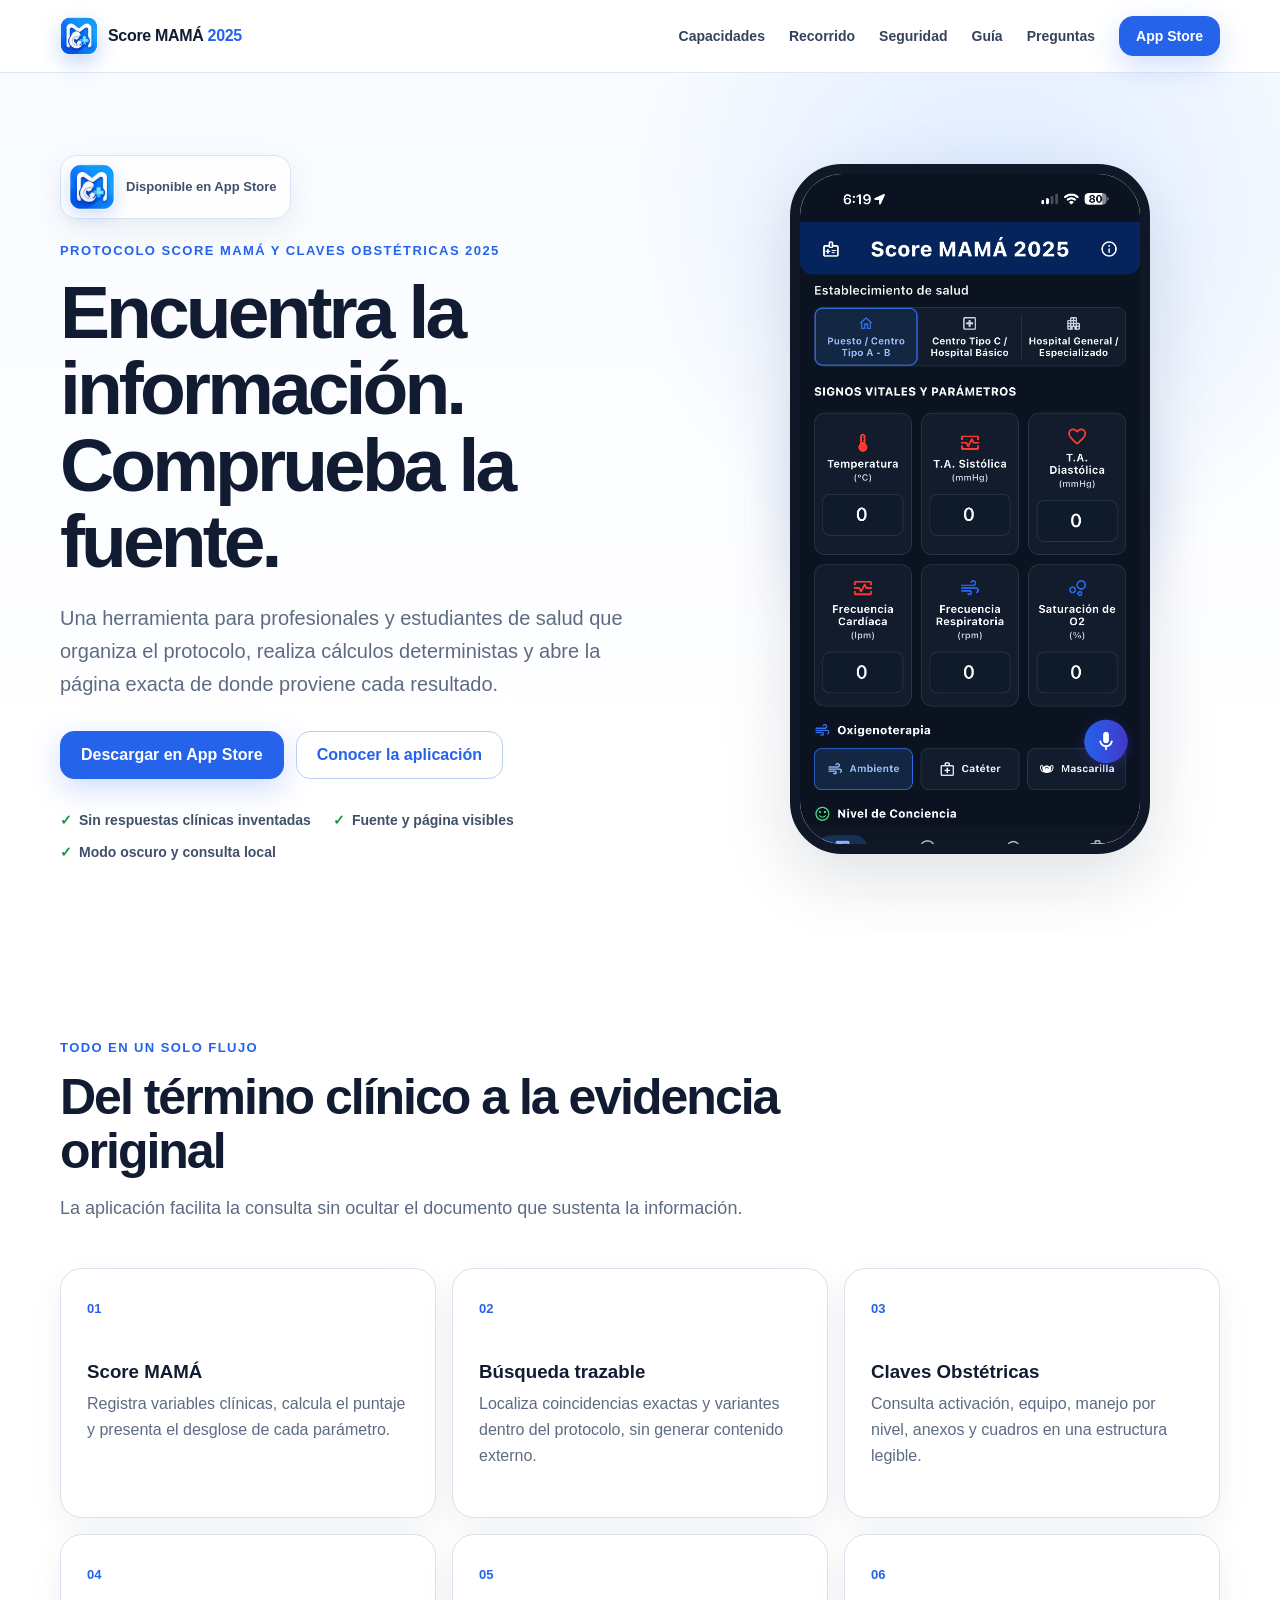
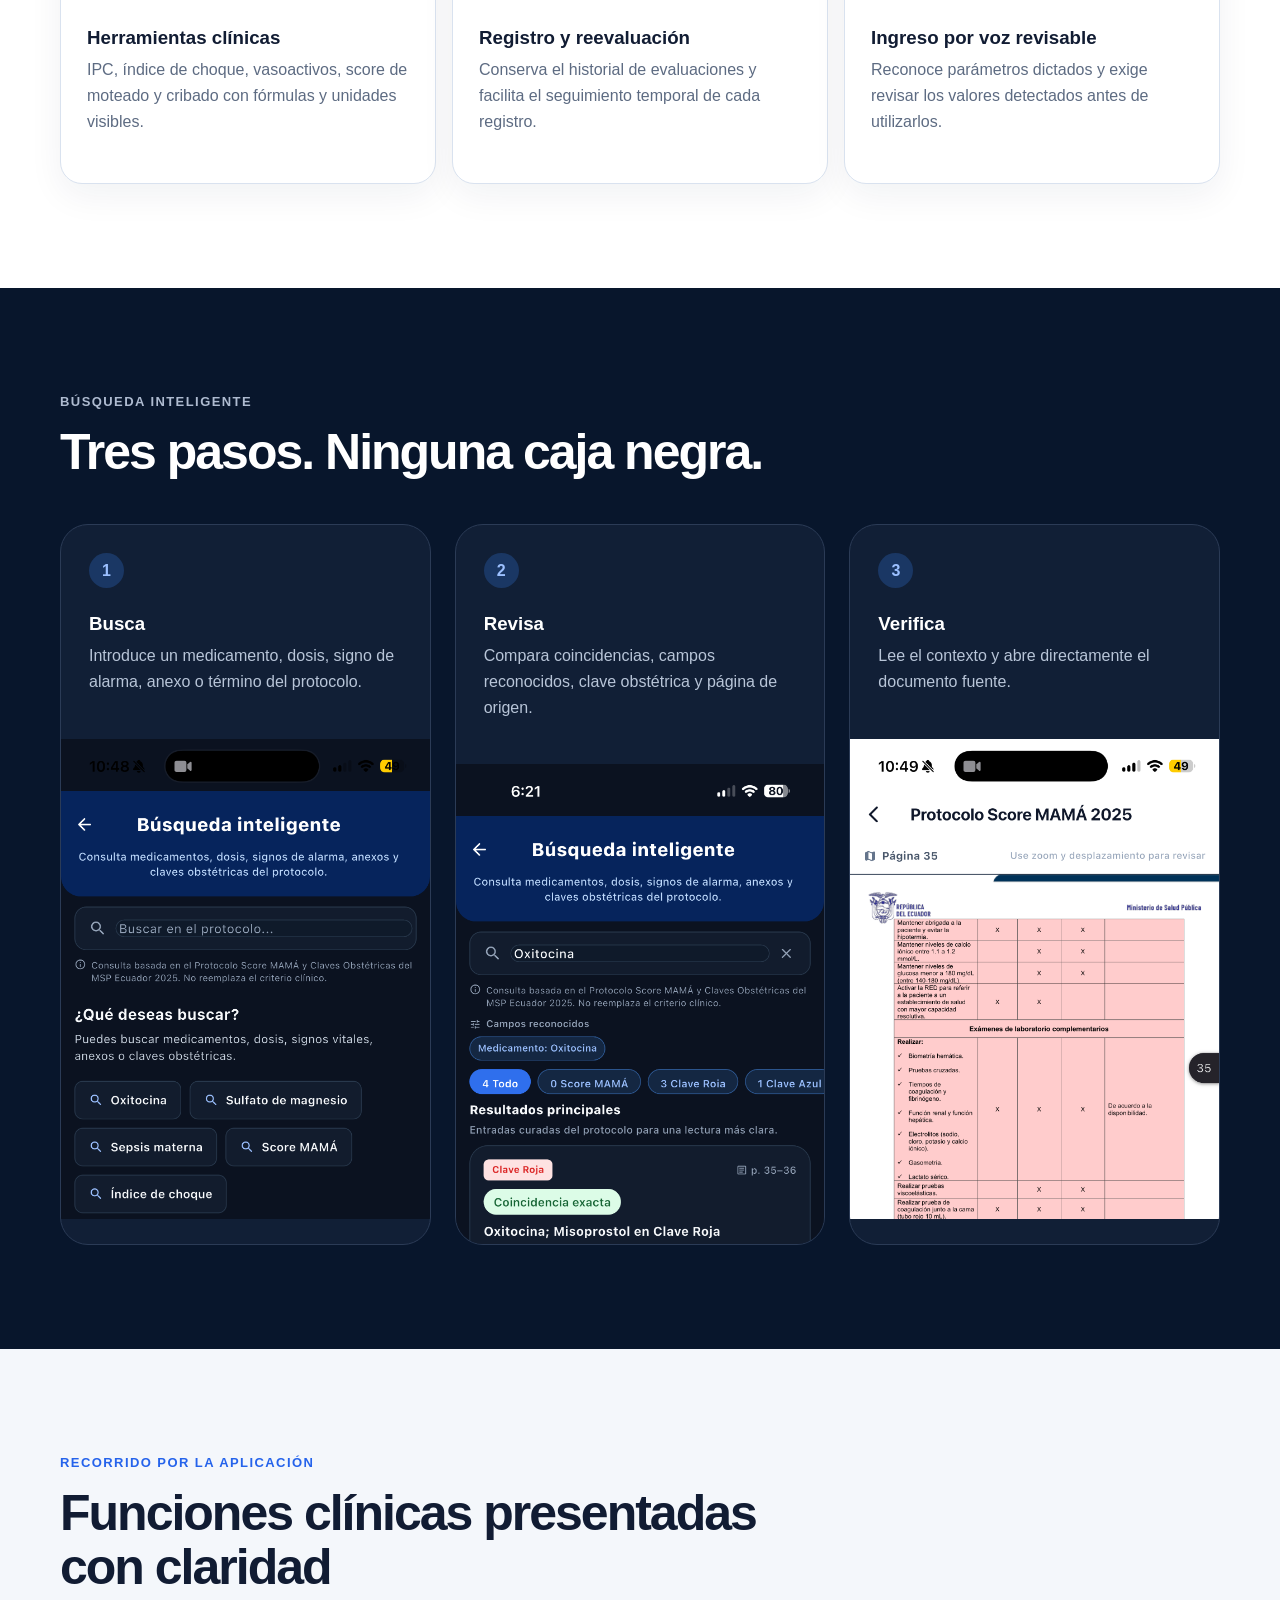
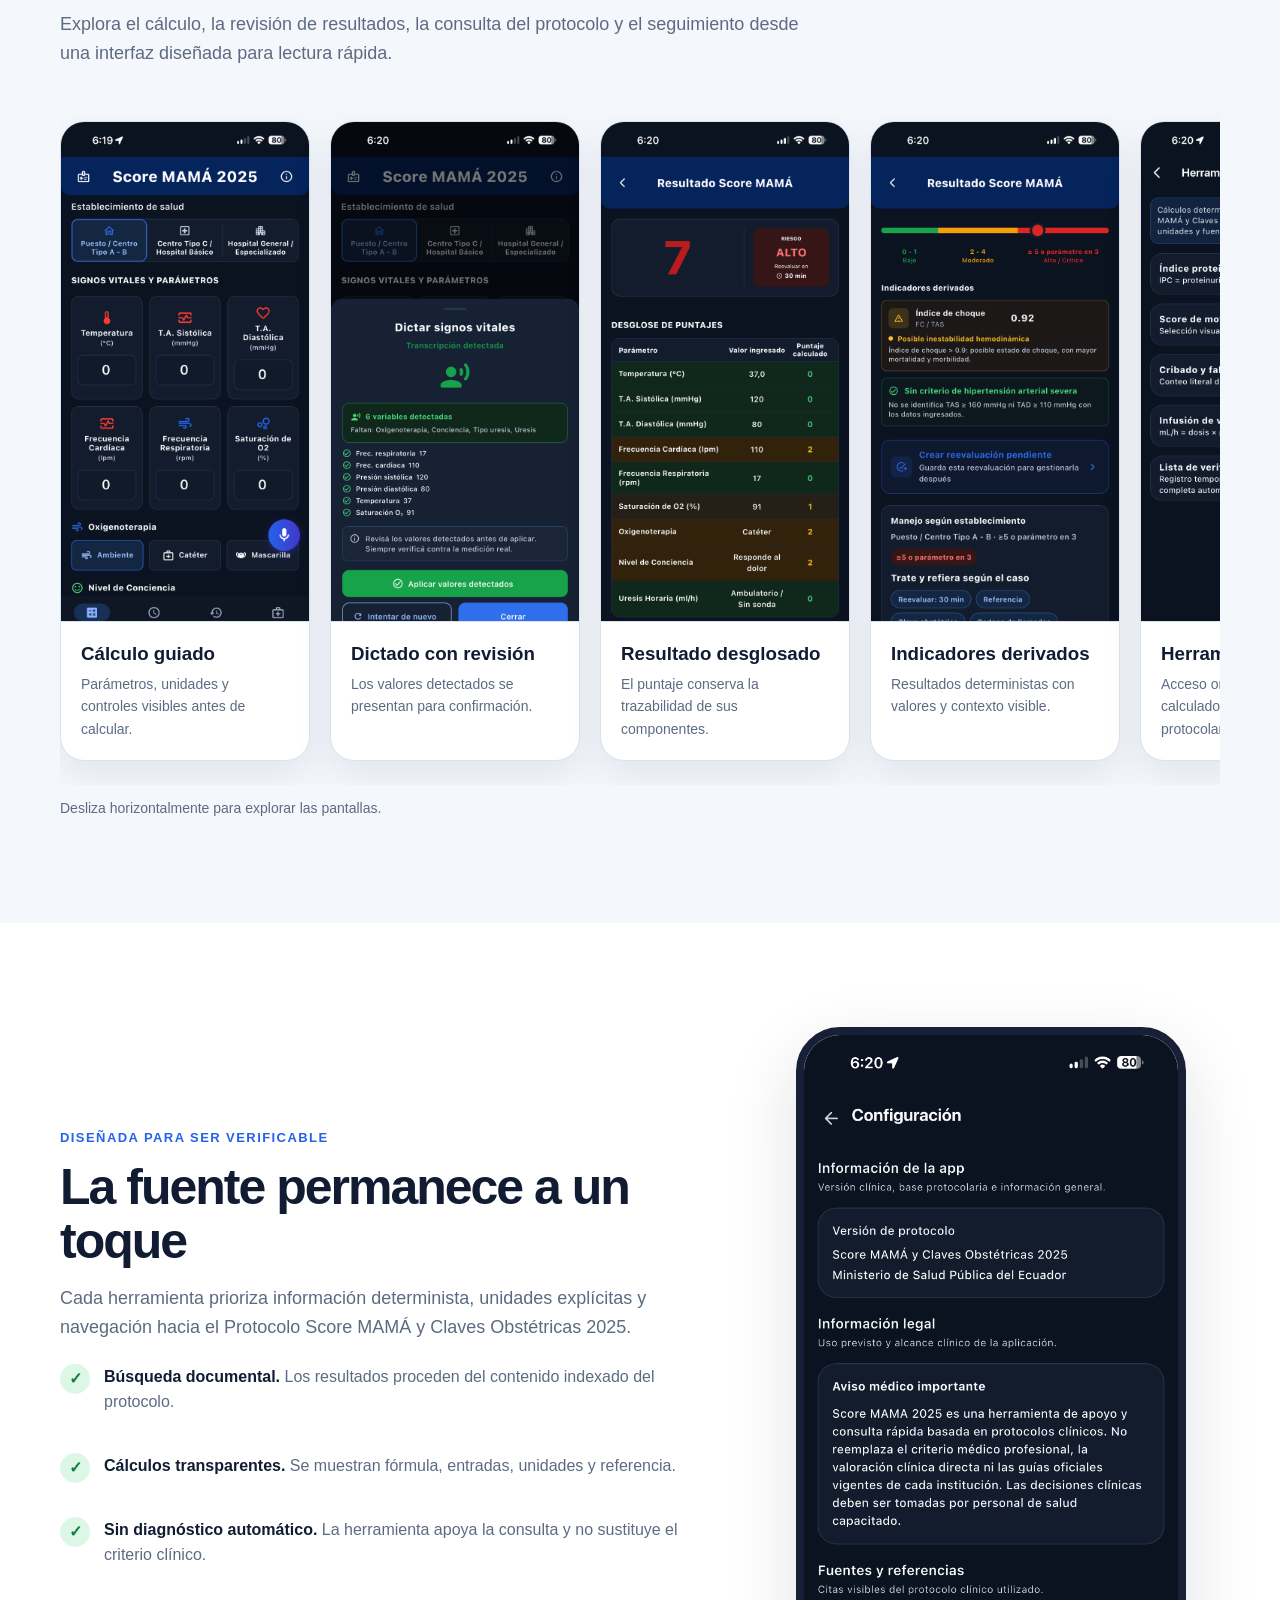
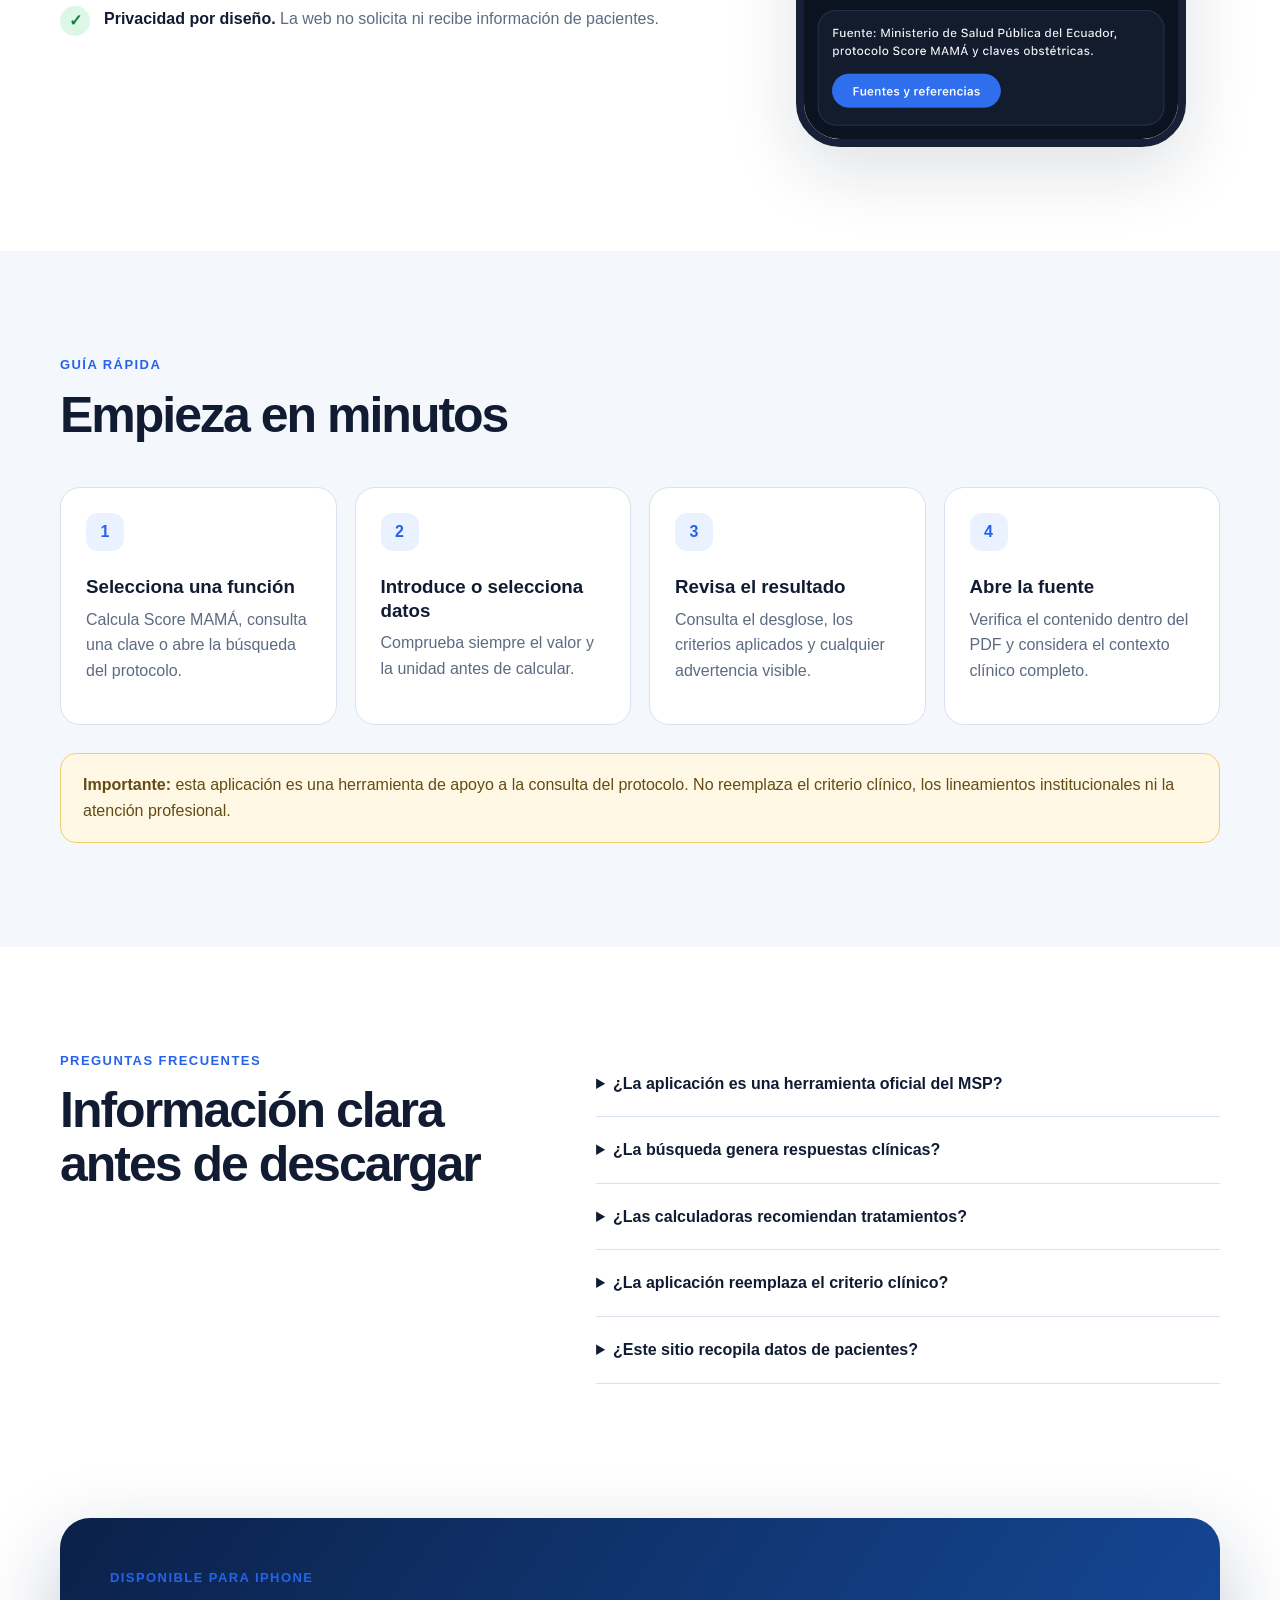
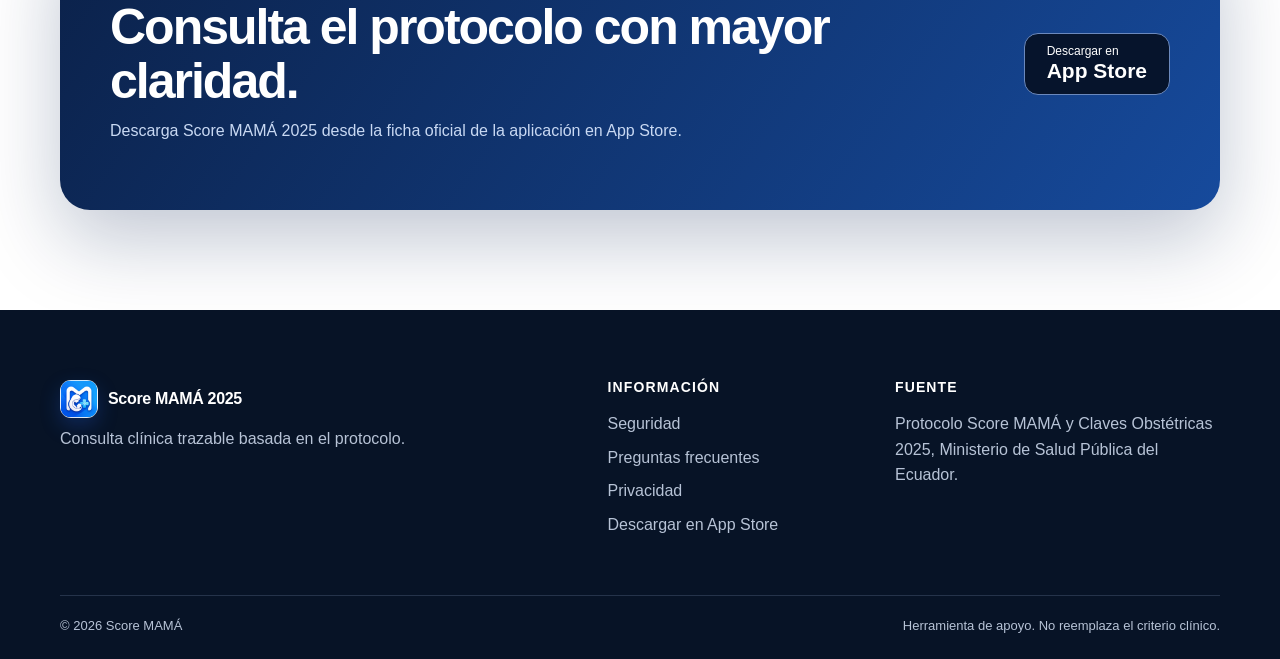
==== commit e548d157: "Add app icon to landing page branding" ====
--- a/index.html
+++ b/index.html
@@ -11,6 +11,8 @@
     <meta property="og:url" content="https://leoalvtor.github.io/score-mama-web/" />
     <meta name="apple-itunes-app" content="app-id=6772249435" />
     <title>Score MAMÁ 2025 | Consulta clínica trazable</title>
+    <link rel="icon" type="image/png" href="assets/brand/app-icon.png" />
+    <link rel="apple-touch-icon" href="assets/brand/app-icon.png" />
     <link rel="stylesheet" href="styles.css" />
   </head>
   <body>
@@ -18,7 +20,7 @@
     <header class="site-header">
       <nav class="nav container" aria-label="Navegación principal">
         <a class="brand" href="#inicio" aria-label="Score MAMÁ, inicio">
-          <span class="brand-mark" aria-hidden="true">+</span>
+          <img class="brand-mark" src="assets/brand/app-icon.png" alt="" />
           <span>Score MAMÁ <b>2025</b></span>
         </a>
         <button class="nav-toggle" aria-expanded="false" aria-controls="nav-links">Menú</button>
@@ -37,6 +39,7 @@
       <section class="hero" id="inicio">
         <div class="container hero-grid">
           <div class="hero-copy">
+            <div class="app-identity"><img src="assets/brand/app-icon.png" alt="Icono de Score MAMÁ 2025" /><span>Disponible en App Store</span></div>
             <p class="eyebrow">Protocolo Score MAMÁ y Claves Obstétricas 2025</p>
             <h1>Encuentra la información. Comprueba la fuente.</h1>
             <p class="lead">Una herramienta para profesionales y estudiantes de salud que organiza el protocolo, realiza cálculos deterministas y abre la página exacta de donde proviene cada resultado.</p>
@@ -168,7 +171,7 @@
 
     <footer class="footer">
       <div class="container footer-grid">
-        <div><a class="brand brand-footer" href="#inicio"><span class="brand-mark">+</span><span>Score MAMÁ 2025</span></a><p>Consulta clínica trazable basada en el protocolo.</p></div>
+        <div><a class="brand brand-footer" href="#inicio"><img class="brand-mark" src="assets/brand/app-icon.png" alt="" /><span>Score MAMÁ 2025</span></a><p>Consulta clínica trazable basada en el protocolo.</p></div>
         <div><h2>Información</h2><a href="#seguridad">Seguridad</a><a href="#preguntas">Preguntas frecuentes</a><a href="privacy.html">Privacidad</a><a href="https://apps.apple.com/ec/app/score-mama-2025/id6772249435?l=en-GB" target="_blank" rel="noopener">Descargar en App Store</a></div>
         <div><h2>Fuente</h2><p>Protocolo Score MAMÁ y Claves Obstétricas 2025, Ministerio de Salud Pública del Ecuador.</p></div>
       </div>
--- a/styles.css
+++ b/styles.css
@@ -11,7 +11,7 @@
 .nav { min-height:72px; display:flex; align-items:center; justify-content:space-between; gap:24px; }
 .brand { display:inline-flex; align-items:center; gap:10px; text-decoration:none; font-weight:800; letter-spacing:-.02em; }
 .brand b { color:var(--blue); }
-.brand-mark { display:grid; place-items:center; width:34px; height:34px; color:#fff; background:linear-gradient(145deg,var(--blue),var(--blue-dark)); border-radius:11px; font-size:24px; box-shadow:0 8px 20px rgba(37,99,235,.25); }
+.brand-mark { width:38px; height:38px; object-fit:cover; border-radius:11px; box-shadow:0 8px 20px rgba(37,99,235,.25); }
 .nav-links { display:flex; align-items:center; gap:24px; }
 .nav-links a { color:#34435c; text-decoration:none; font-size:14px; font-weight:700; }
 .nav-toggle { display:none; border:1px solid var(--line); background:#fff; border-radius:10px; padding:9px 12px; font-weight:700; }
@@ -21,6 +21,8 @@
 .button-small { min-height:40px; padding-inline:16px; }
 .hero { overflow:hidden; padding:82px 0 70px; background:radial-gradient(circle at 78% 18%,#dceaff 0,transparent 30%),linear-gradient(180deg,#f8fbff 0,#fff 82%); }
 .hero-grid { display:grid; grid-template-columns:1.08fr .92fr; align-items:center; gap:72px; }
+.app-identity { display:inline-flex; align-items:center; gap:11px; margin-bottom:22px; padding:8px 14px 8px 8px; border:1px solid #d6e3f8; border-radius:16px; color:#40506a; background:rgba(255,255,255,.85); font-size:13px; font-weight:800; box-shadow:0 10px 30px rgba(16,38,74,.07); }
+.app-identity img { width:46px; height:46px; border-radius:13px; box-shadow:0 6px 16px rgba(37,99,235,.2); }
 .eyebrow { margin:0 0 12px; color:var(--blue); font-size:13px; font-weight:900; letter-spacing:.11em; text-transform:uppercase; }
 h1,h2,h3,p { margin-top:0; }
 h1 { max-width:720px; margin-bottom:22px; font-size:clamp(44px,6vw,75px); line-height:1.02; letter-spacing:-.052em; }
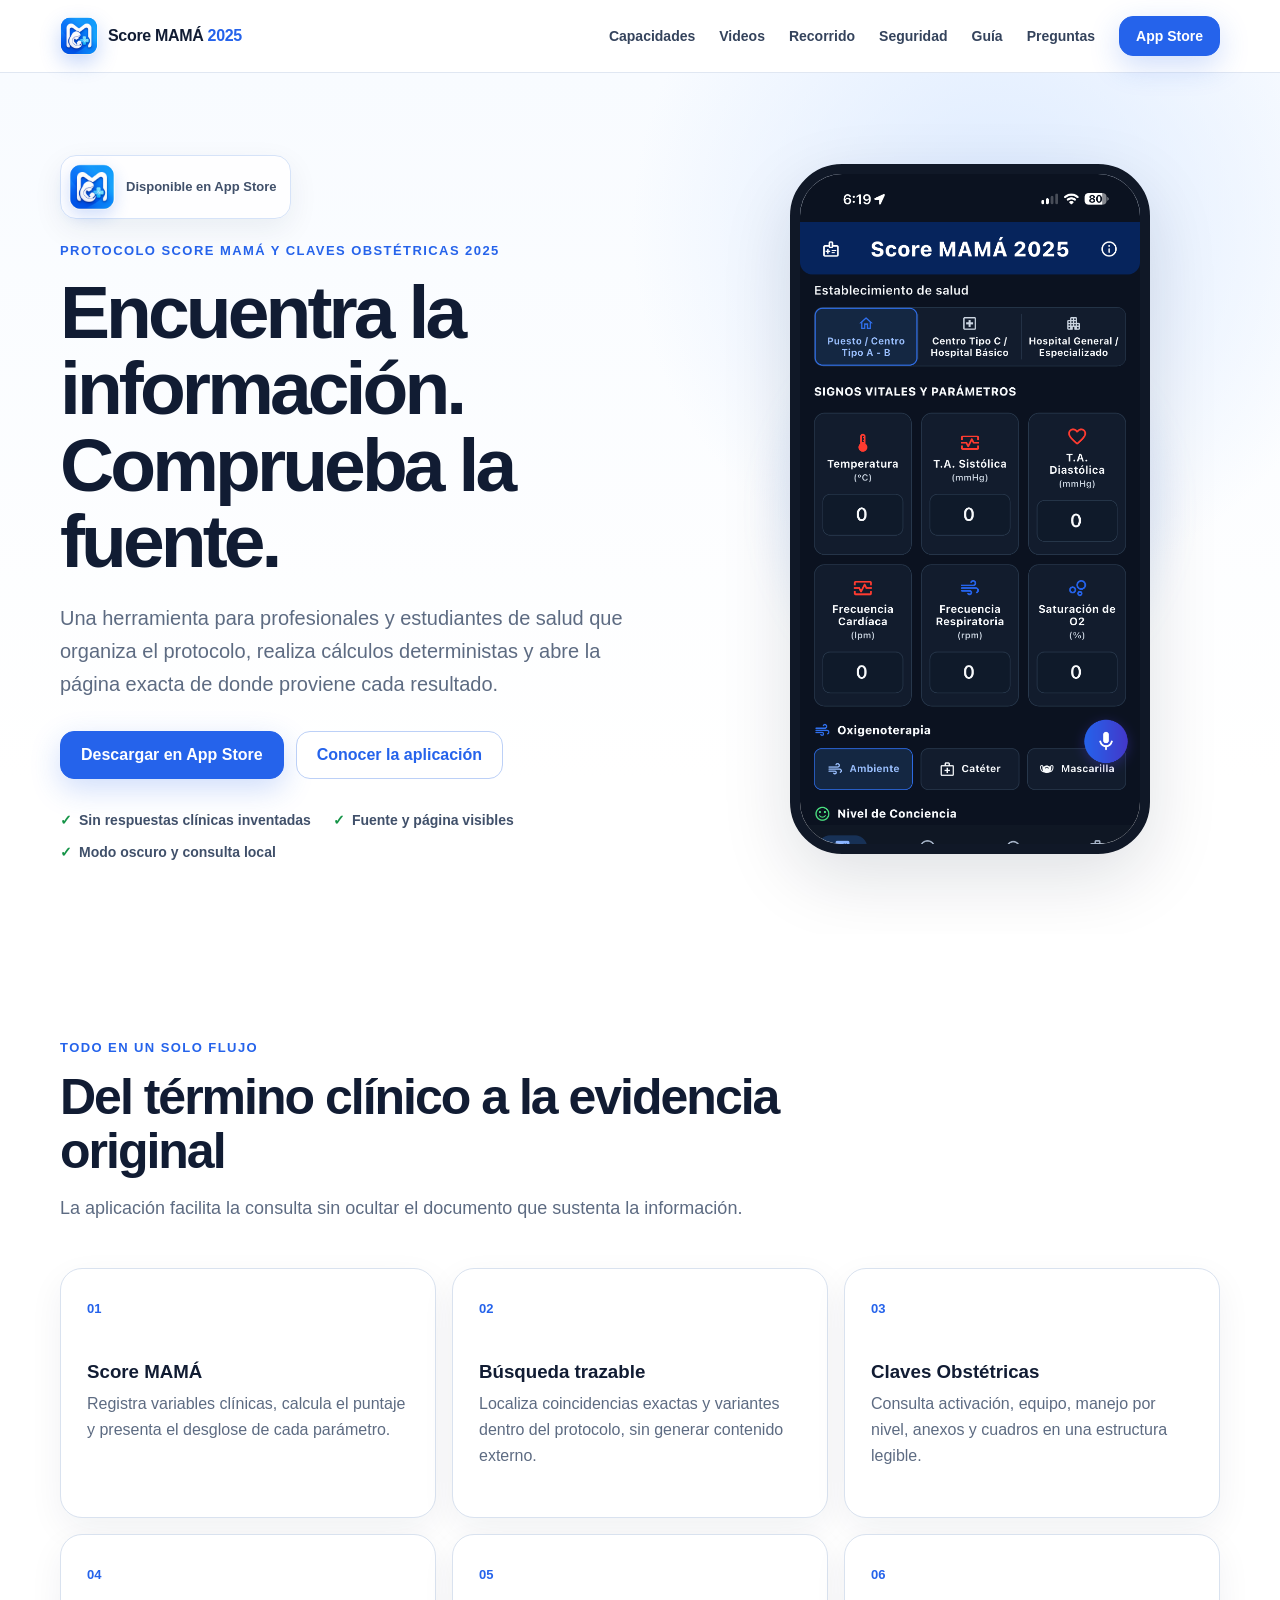
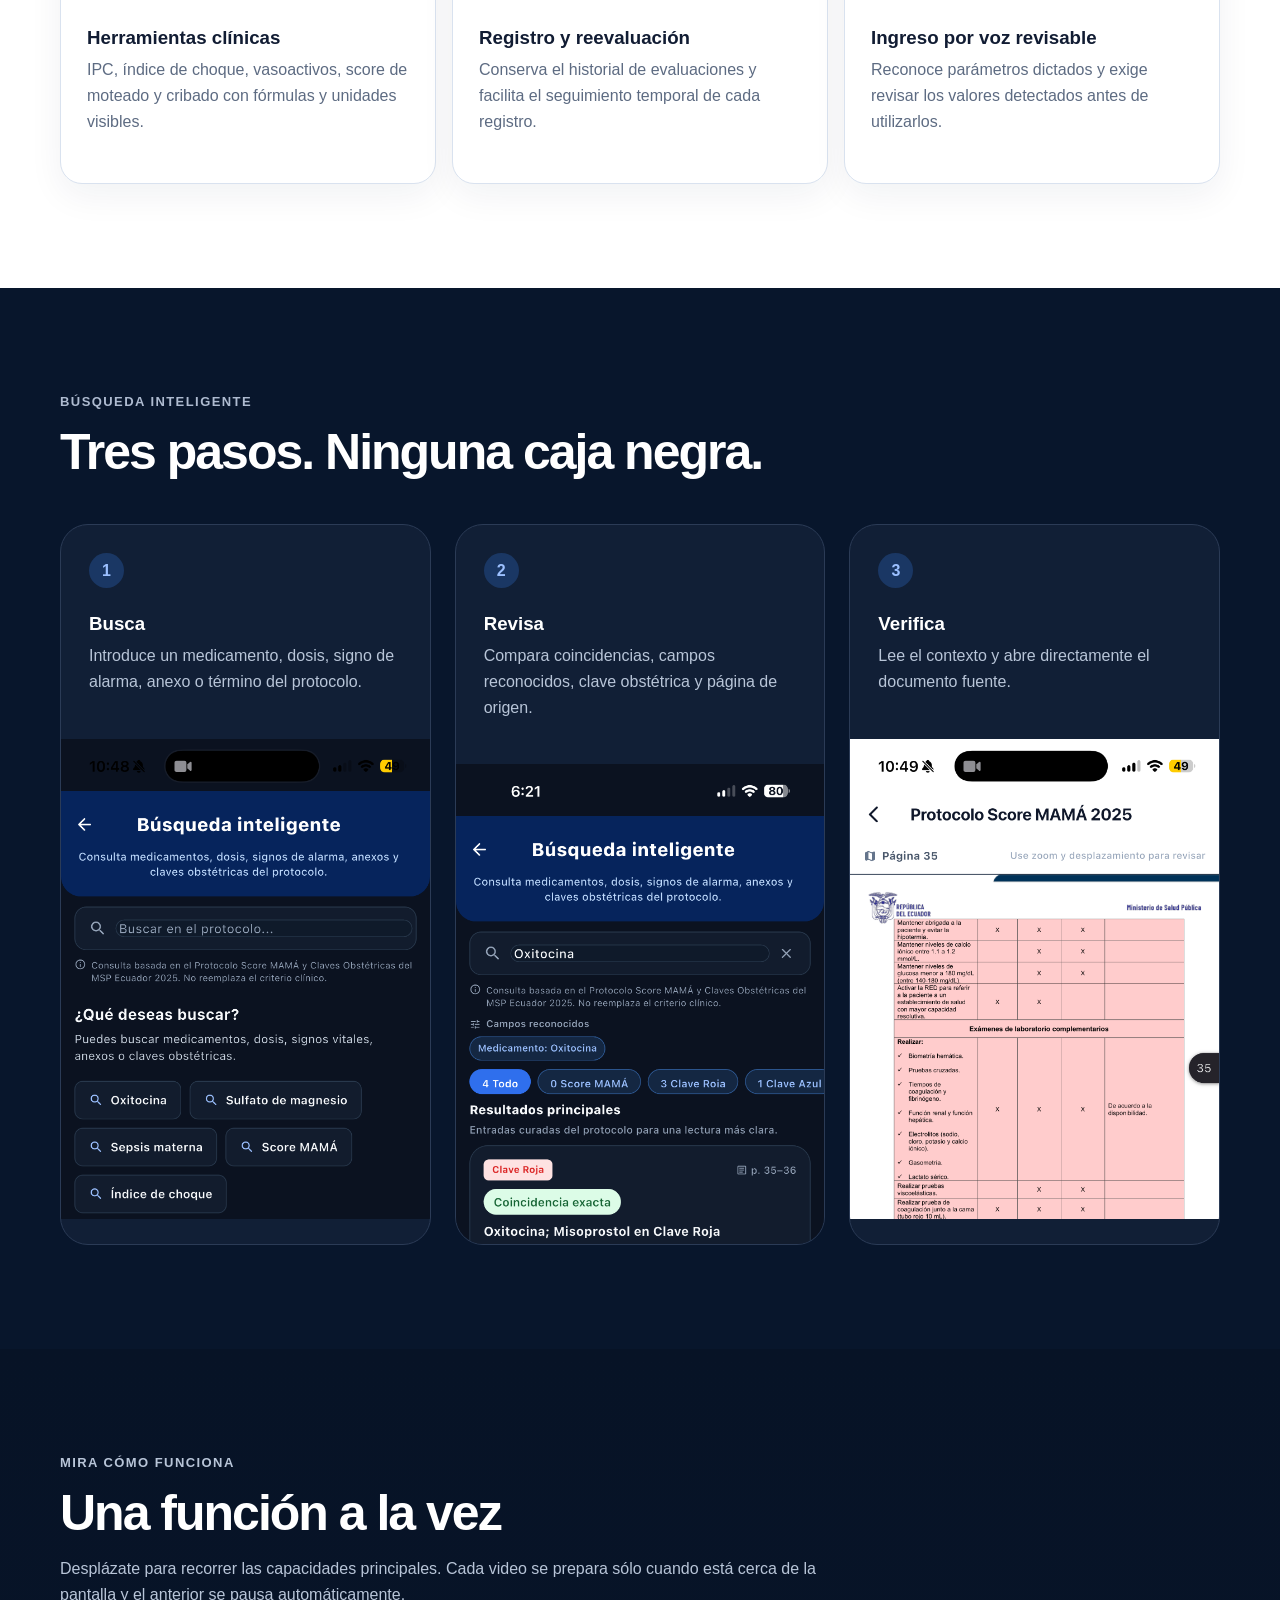
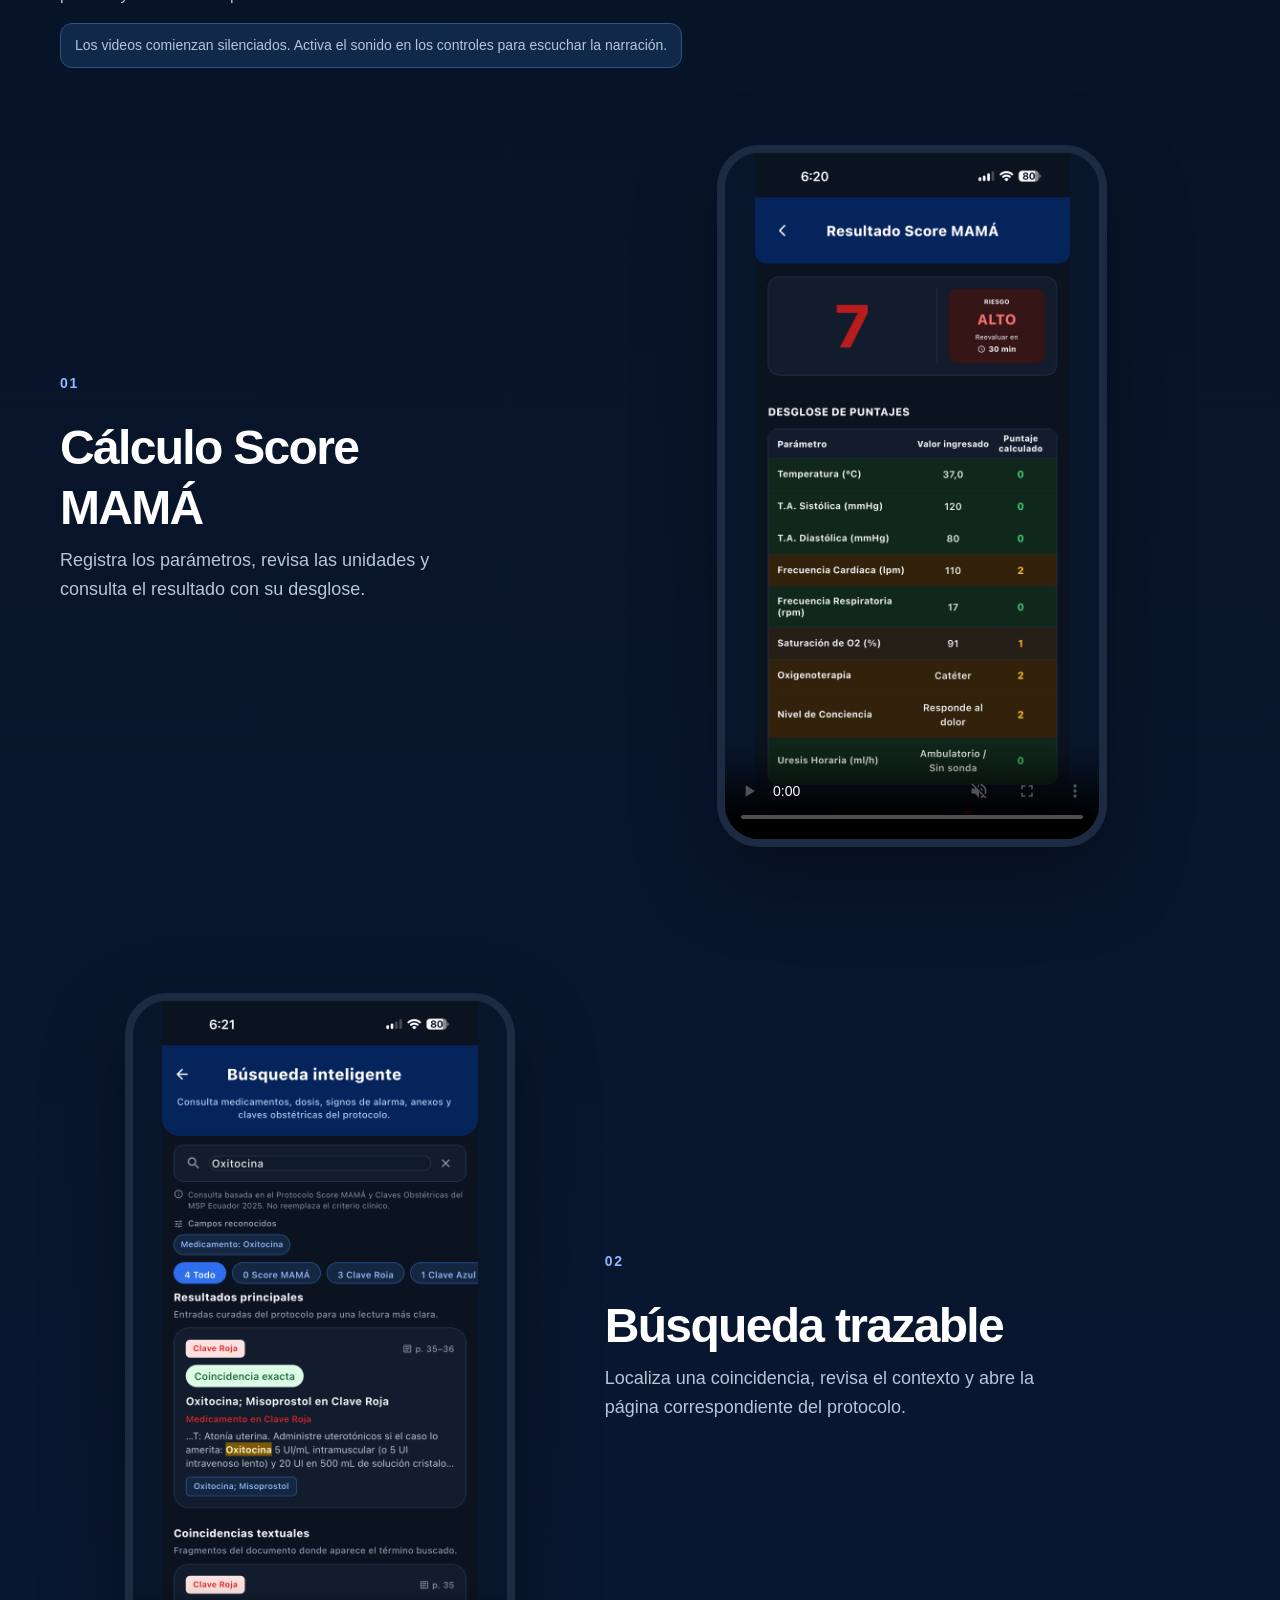
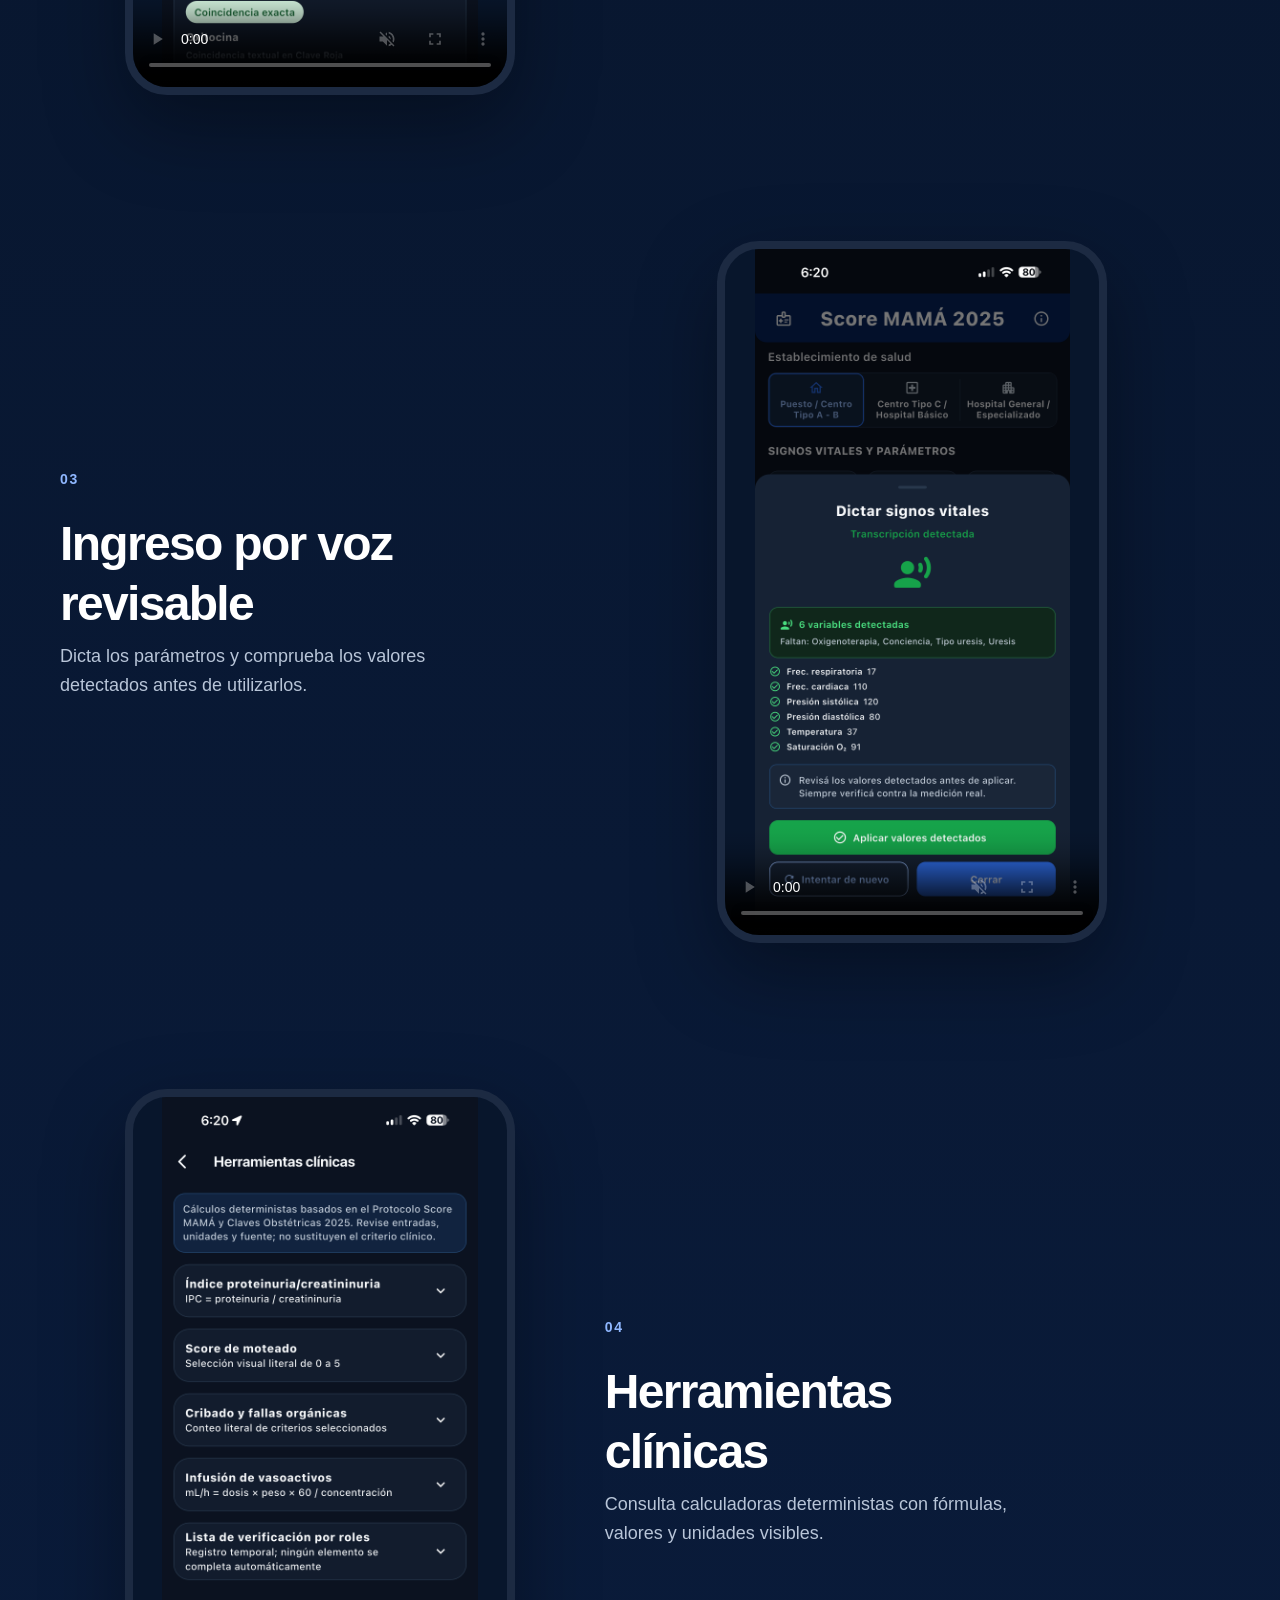
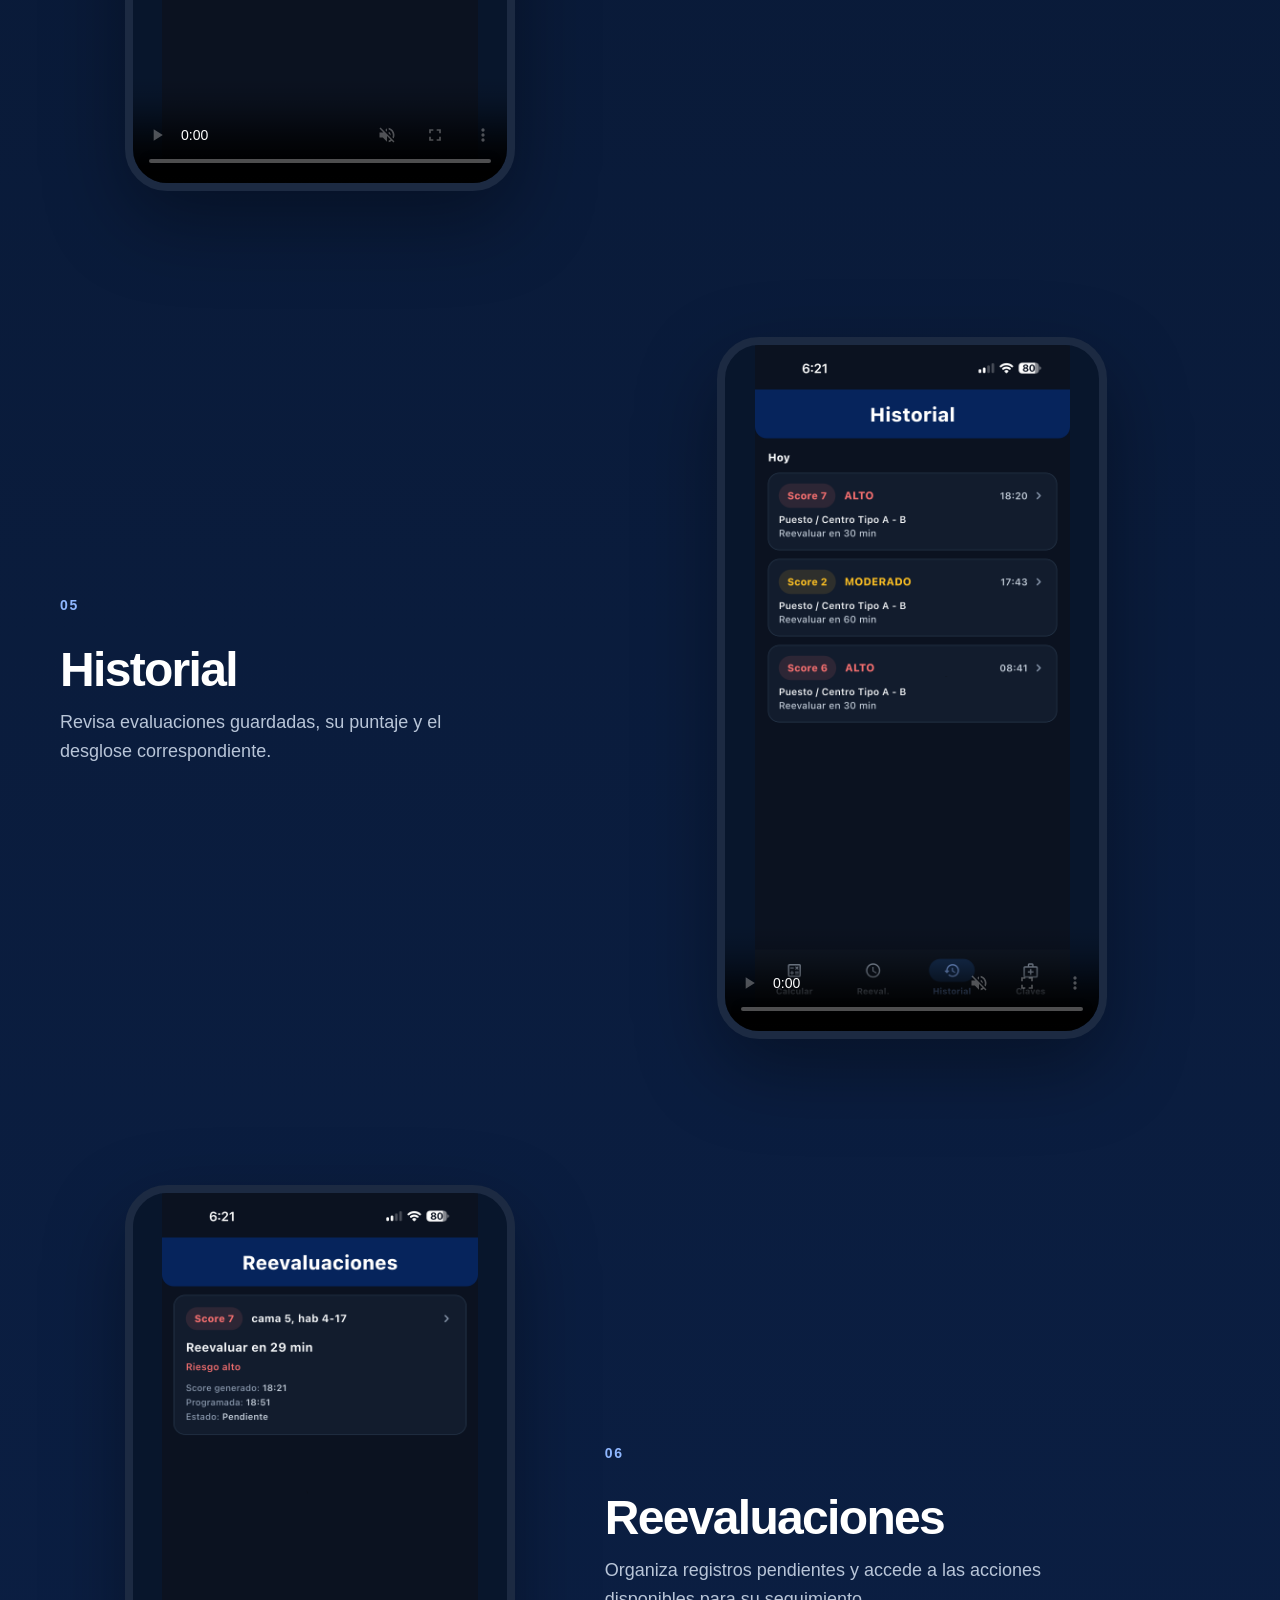
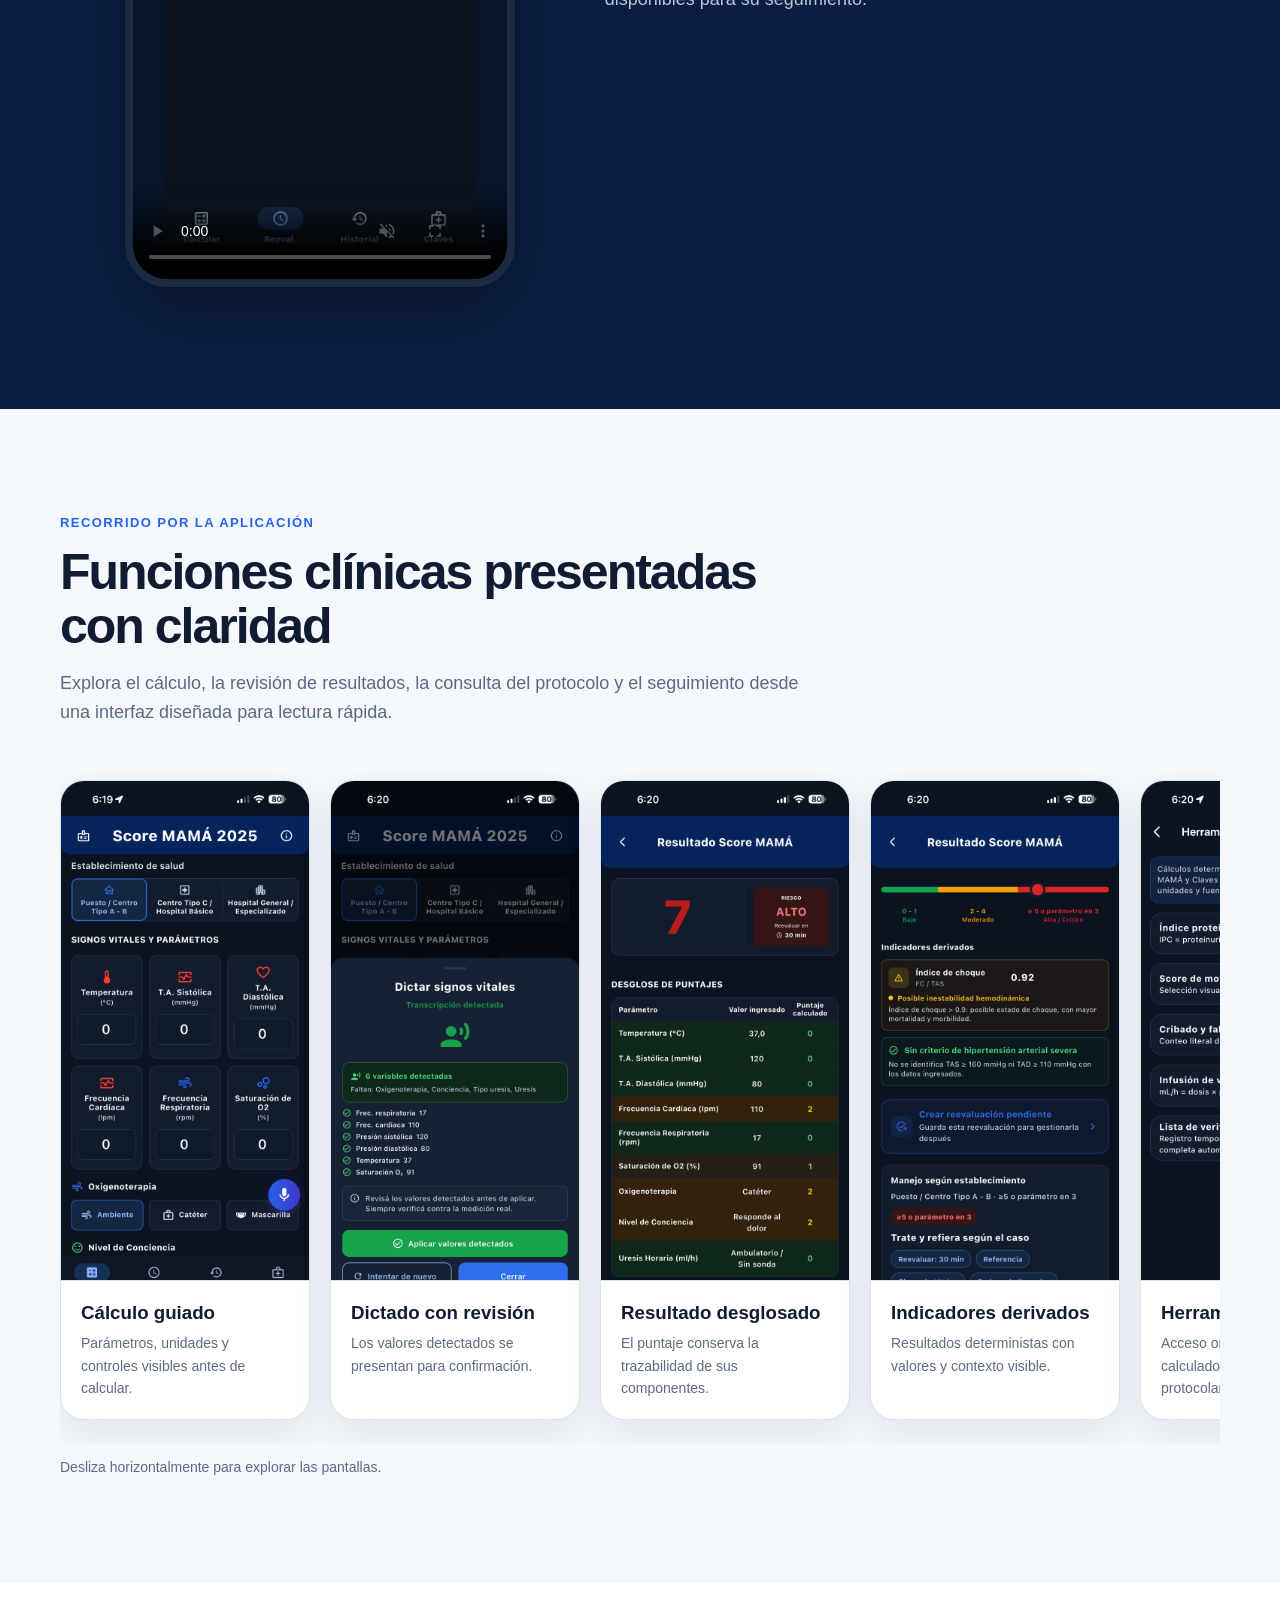
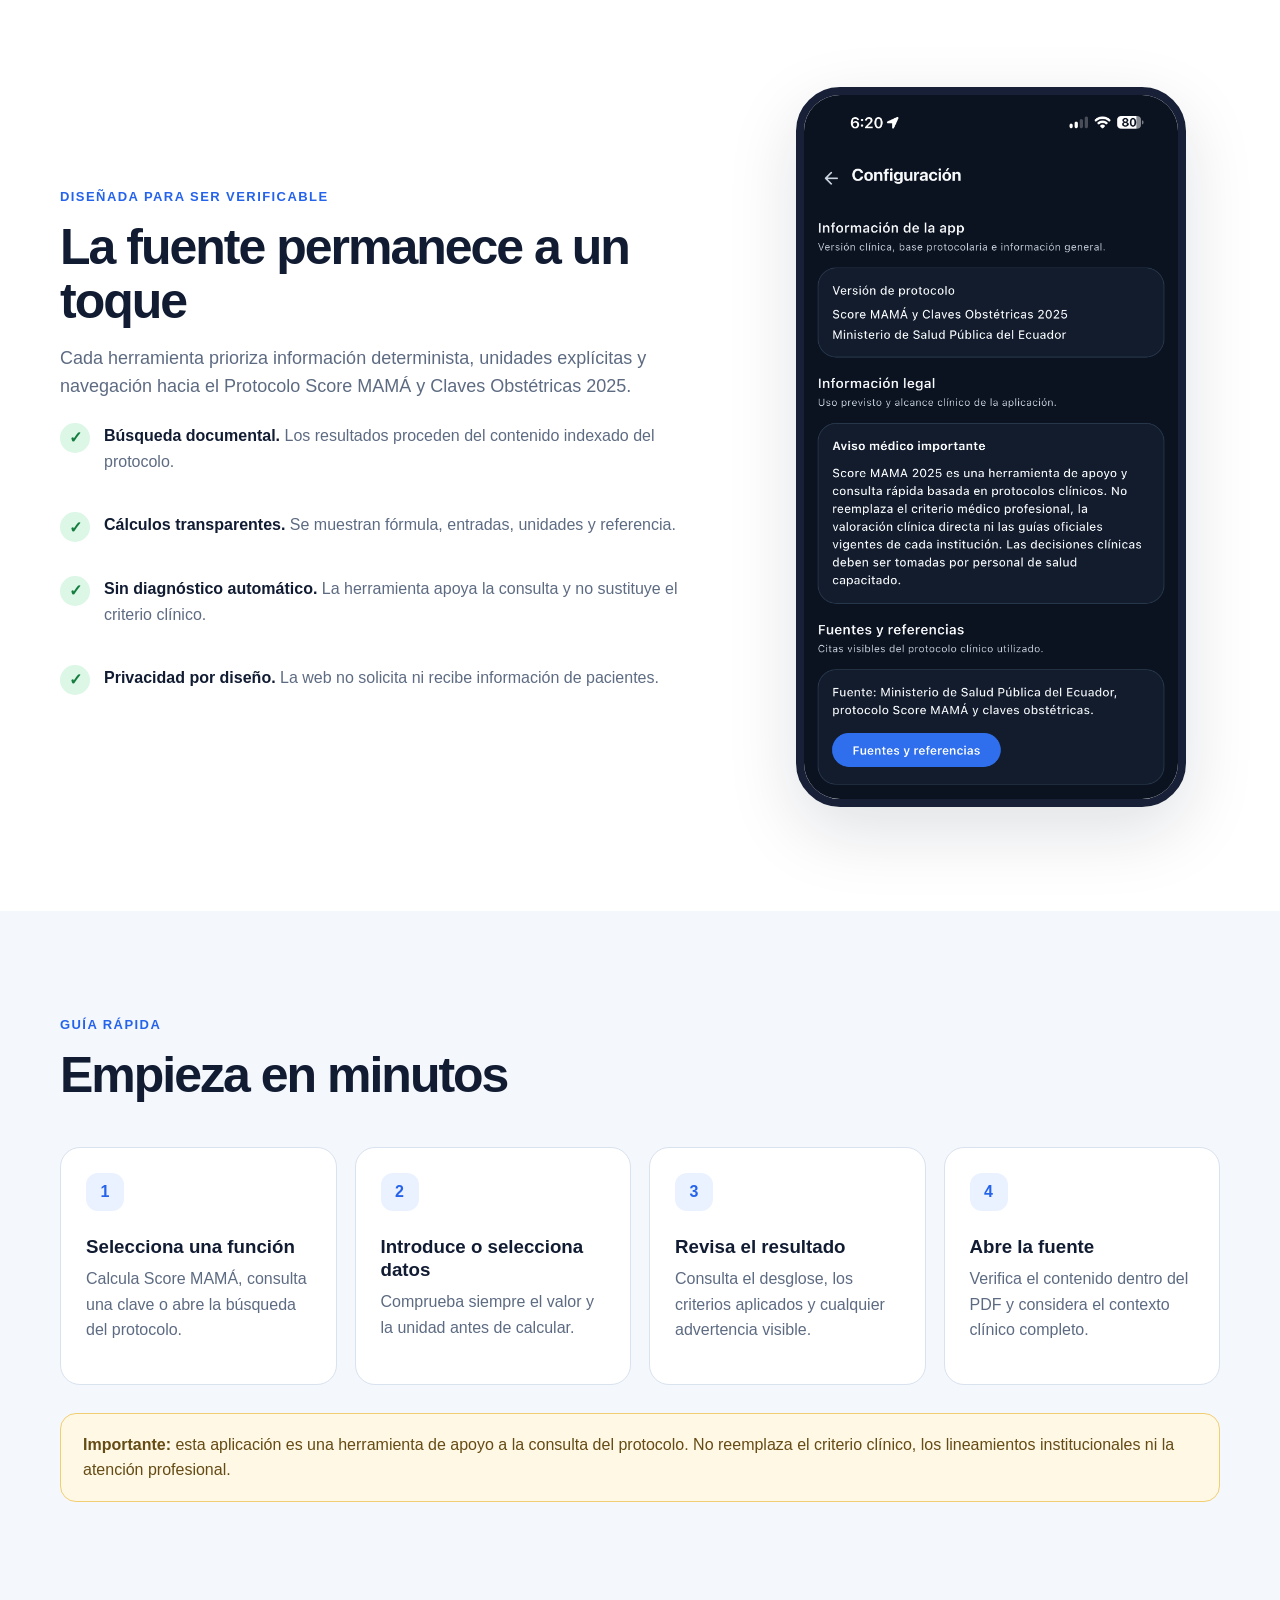
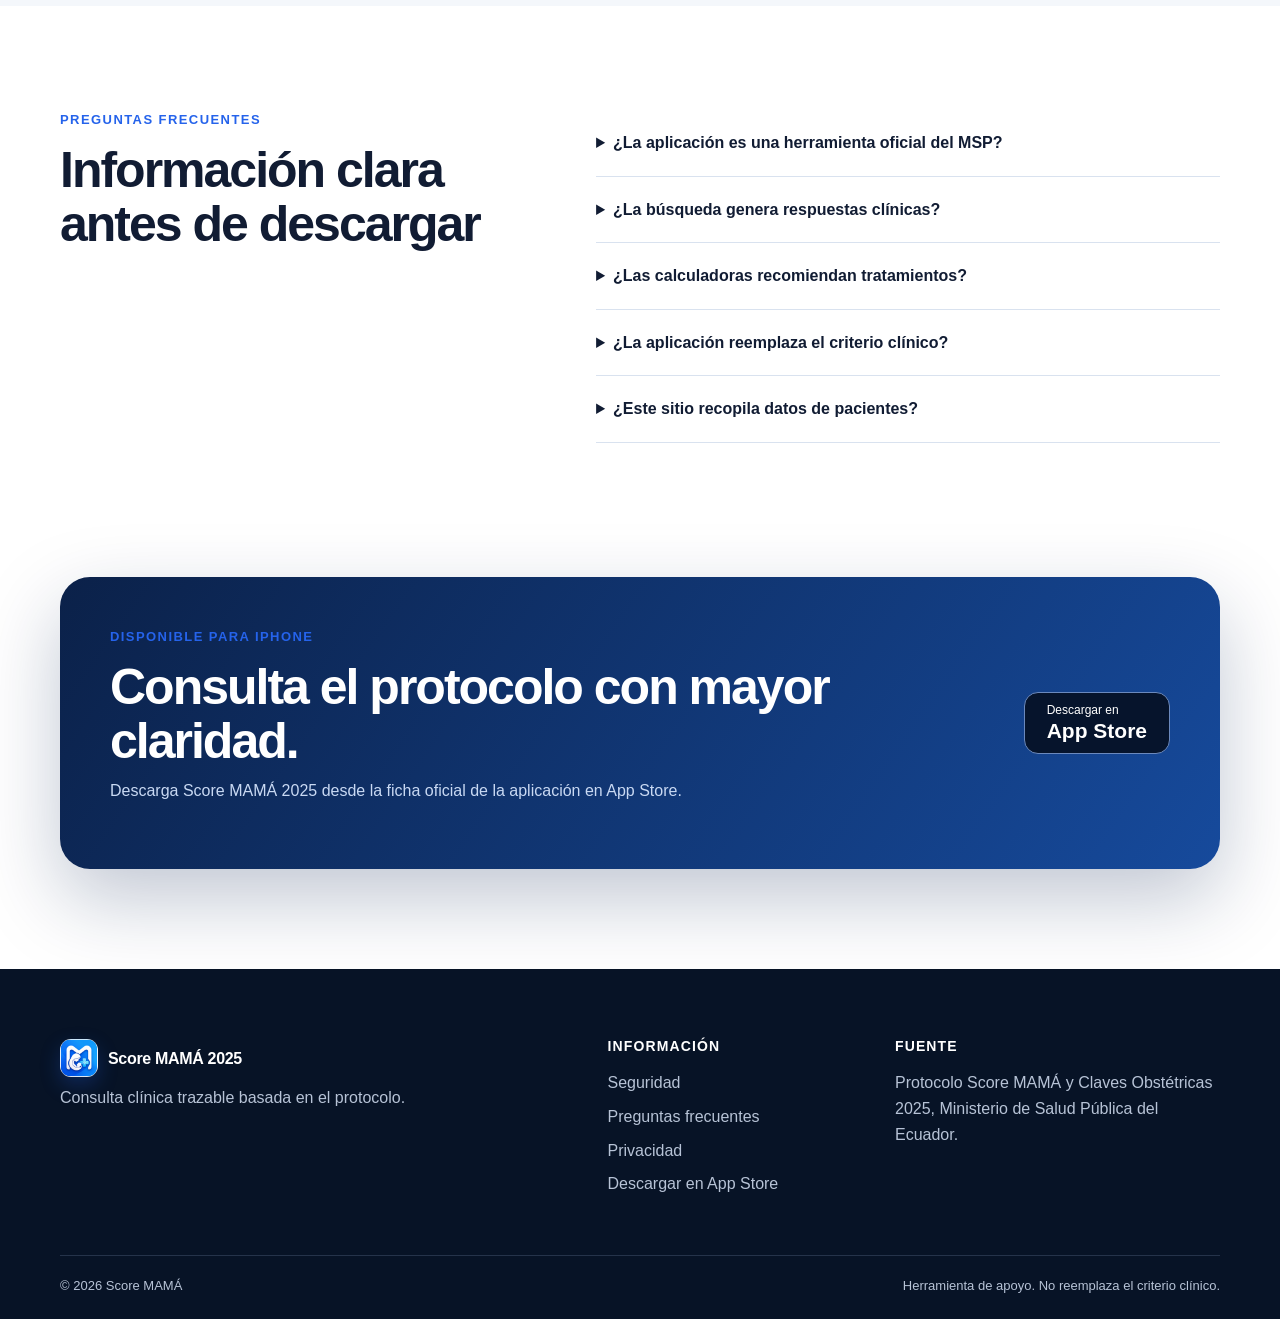
==== commit 8dfdac67: "Add scroll-activated product videos" ====
--- a/index.html
+++ b/index.html
@@ -11,21 +11,22 @@
     <meta property="og:url" content="https://leoalvtor.github.io/score-mama-web/" />
     <meta name="apple-itunes-app" content="app-id=6772249435" />
     <title>Score MAMÁ 2025 | Consulta clínica trazable</title>
-    <link rel="icon" type="image/png" href="assets/brand/app-icon.png" />
-    <link rel="apple-touch-icon" href="assets/brand/app-icon.png" />
-    <link rel="stylesheet" href="styles.css" />
+    <link rel="icon" type="image/png" sizes="512x512" href="assets/brand/score-mama-app-icon.png?v=2" />
+    <link rel="apple-touch-icon" href="assets/brand/score-mama-app-icon.png?v=2" />
+    <link rel="stylesheet" href="styles.css?v=3" />
   </head>
   <body>
     <a class="skip-link" href="#contenido">Saltar al contenido</a>
     <header class="site-header">
       <nav class="nav container" aria-label="Navegación principal">
         <a class="brand" href="#inicio" aria-label="Score MAMÁ, inicio">
-          <img class="brand-mark" src="assets/brand/app-icon.png" alt="" />
+          <img class="brand-mark" src="assets/brand/score-mama-app-icon.png?v=2" alt="" />
           <span>Score MAMÁ <b>2025</b></span>
         </a>
         <button class="nav-toggle" aria-expanded="false" aria-controls="nav-links">Menú</button>
         <div class="nav-links" id="nav-links">
           <a href="#capacidades">Capacidades</a>
+          <a href="#demostraciones">Videos</a>
           <a href="#galeria">Recorrido</a>
           <a href="#seguridad">Seguridad</a>
           <a href="#guia">Guía</a>
@@ -39,7 +40,7 @@
       <section class="hero" id="inicio">
         <div class="container hero-grid">
           <div class="hero-copy">
-            <div class="app-identity"><img src="assets/brand/app-icon.png" alt="Icono de Score MAMÁ 2025" /><span>Disponible en App Store</span></div>
+            <div class="app-identity"><img src="assets/brand/score-mama-app-icon.png?v=2" alt="Icono de Score MAMÁ 2025" /><span>Disponible en App Store</span></div>
             <p class="eyebrow">Protocolo Score MAMÁ y Claves Obstétricas 2025</p>
             <h1>Encuentra la información. Comprueba la fuente.</h1>
             <p class="lead">Una herramienta para profesionales y estudiantes de salud que organiza el protocolo, realiza cálculos deterministas y abre la página exacta de donde proviene cada resultado.</p>
@@ -92,6 +93,43 @@
         </div>
       </section>
 
+      <section class="section video-section" id="demostraciones">
+        <div class="container">
+          <div class="section-heading video-heading">
+            <p class="eyebrow">Mira cómo funciona</p>
+            <h2>Una función a la vez</h2>
+            <p>Desplázate para recorrer las capacidades principales. Cada video se prepara sólo cuando está cerca de la pantalla y el anterior se pausa automáticamente.</p>
+            <p class="video-audio-note">Los videos comienzan silenciados. Activa el sonido en los controles para escuchar la narración.</p>
+          </div>
+          <div class="video-stories">
+            <article class="video-story">
+              <div class="video-copy"><span>01</span><h3>Cálculo Score MAMÁ</h3><p>Registra los parámetros, revisa las unidades y consulta el resultado con su desglose.</p></div>
+              <video class="feature-video" muted playsinline loop controls preload="none" poster="assets/screenshots/resultado-score.png" data-src="assets/videos/01-calculo-score-mama.mp4" aria-label="Demostración del cálculo de Score MAMÁ"></video>
+            </article>
+            <article class="video-story video-story-reverse">
+              <div class="video-copy"><span>02</span><h3>Búsqueda trazable</h3><p>Localiza una coincidencia, revisa el contexto y abre la página correspondiente del protocolo.</p></div>
+              <video class="feature-video" muted playsinline loop controls preload="none" poster="assets/screenshots/busqueda-resultados.png" data-src="assets/videos/02-busqueda-trazable.mp4" aria-label="Demostración de la búsqueda trazable"></video>
+            </article>
+            <article class="video-story">
+              <div class="video-copy"><span>03</span><h3>Ingreso por voz revisable</h3><p>Dicta los parámetros y comprueba los valores detectados antes de utilizarlos.</p></div>
+              <video class="feature-video" muted playsinline loop controls preload="none" poster="assets/screenshots/dictado-revision.png" data-src="assets/videos/03-calculo-por-voz.mp4" aria-label="Demostración del ingreso de parámetros por voz"></video>
+            </article>
+            <article class="video-story video-story-reverse">
+              <div class="video-copy"><span>04</span><h3>Herramientas clínicas</h3><p>Consulta calculadoras deterministas con fórmulas, valores y unidades visibles.</p></div>
+              <video class="feature-video" muted playsinline loop controls preload="none" poster="assets/screenshots/herramientas-clinicas.png" data-src="assets/videos/04-herramientas-clinicas.mp4" aria-label="Demostración de las herramientas clínicas"></video>
+            </article>
+            <article class="video-story">
+              <div class="video-copy"><span>05</span><h3>Historial</h3><p>Revisa evaluaciones guardadas, su puntaje y el desglose correspondiente.</p></div>
+              <video class="feature-video" muted playsinline loop controls preload="none" poster="assets/screenshots/historial.png" data-src="assets/videos/05-historial.mp4" aria-label="Demostración del historial de evaluaciones"></video>
+            </article>
+            <article class="video-story video-story-reverse">
+              <div class="video-copy"><span>06</span><h3>Reevaluaciones</h3><p>Organiza registros pendientes y accede a las acciones disponibles para su seguimiento.</p></div>
+              <video class="feature-video" muted playsinline loop controls preload="none" poster="assets/screenshots/reevaluaciones.png" data-src="assets/videos/06-reevaluaciones.mp4" aria-label="Demostración del manejo de reevaluaciones"></video>
+            </article>
+          </div>
+        </div>
+      </section>
+
       <section class="section section-soft" id="galeria">
         <div class="container">
           <div class="section-heading">
@@ -171,12 +209,12 @@
 
     <footer class="footer">
       <div class="container footer-grid">
-        <div><a class="brand brand-footer" href="#inicio"><img class="brand-mark" src="assets/brand/app-icon.png" alt="" /><span>Score MAMÁ 2025</span></a><p>Consulta clínica trazable basada en el protocolo.</p></div>
+        <div><a class="brand brand-footer" href="#inicio"><img class="brand-mark" src="assets/brand/score-mama-app-icon.png?v=2" alt="" /><span>Score MAMÁ 2025</span></a><p>Consulta clínica trazable basada en el protocolo.</p></div>
         <div><h2>Información</h2><a href="#seguridad">Seguridad</a><a href="#preguntas">Preguntas frecuentes</a><a href="privacy.html">Privacidad</a><a href="https://apps.apple.com/ec/app/score-mama-2025/id6772249435?l=en-GB" target="_blank" rel="noopener">Descargar en App Store</a></div>
         <div><h2>Fuente</h2><p>Protocolo Score MAMÁ y Claves Obstétricas 2025, Ministerio de Salud Pública del Ecuador.</p></div>
       </div>
       <div class="container footer-bottom"><span>© <span id="year"></span> Score MAMÁ</span><span>Herramienta de apoyo. No reemplaza el criterio clínico.</span></div>
     </footer>
-    <script src="script.js"></script>
+    <script src="script.js?v=3"></script>
   </body>
 </html>
--- a/styles.css
+++ b/styles.css
@@ -51,6 +51,19 @@
 .step b { display:grid; place-items:center; width:35px; height:35px; margin-bottom:24px; border-radius:50%; color:#9cc0ff; background:#1a3764; }
 .step p { color:#b8c5d8; }
 .step img { width:100%; height:480px; object-fit:cover; object-position:top; }
+.video-section { color:#fff; background:linear-gradient(180deg,#071326,#0b1f44); }
+.video-heading>p { color:#b8c5d8!important; }
+.video-audio-note { display:inline-block; padding:10px 14px; border:1px solid #34517f; border-radius:12px; color:#dce8fa!important; background:#102849; font-size:14px!important; }
+.video-stories { display:grid; gap:110px; }
+.video-story { display:grid; grid-template-columns:.85fr 1.15fr; align-items:center; gap:90px; min-height:82vh; }
+.video-story-reverse .video-copy { order:2; }
+.video-story-reverse .feature-video { justify-self:end; }
+.video-copy { max-width:440px; }
+.video-copy span { display:inline-block; margin-bottom:24px; color:#8fb7ff; font-size:14px; font-weight:900; letter-spacing:.12em; }
+.video-copy h3 { font-size:clamp(30px,4vw,48px); letter-spacing:-.035em; }
+.video-copy p { color:#b8c5d8; font-size:18px; }
+.feature-video { width:min(390px,100%); max-height:78vh; justify-self:center; border:8px solid #1c2a42; border-radius:42px; background:#08162c; box-shadow:0 30px 80px rgba(0,0,0,.35); }
+.feature-video.is-active { border-color:#376fd6; box-shadow:0 30px 90px rgba(37,99,235,.28); }
 .app-gallery { display:grid; grid-auto-flow:column; grid-auto-columns:minmax(250px,290px); gap:20px; overflow-x:auto; padding:8px 2px 24px; scroll-snap-type:x mandatory; scrollbar-color:#9db8e7 #e5ebf4; }
 .gallery-card { overflow:hidden; scroll-snap-align:start; border:1px solid var(--line); border-radius:24px; background:#fff; box-shadow:0 14px 38px rgba(16,38,74,.08); }
 .gallery-card img { width:100%; height:500px; object-fit:cover; object-position:top; border-bottom:1px solid var(--line); }
@@ -86,6 +99,6 @@
 .footer h2 { color:#fff; font-size:14px; text-transform:uppercase; letter-spacing:.08em; }
 .footer a:not(.brand) { display:block; margin:8px 0; color:#b7c3d6; text-decoration:none; }
 .footer-bottom { display:flex; justify-content:space-between; gap:30px; margin-top:50px; padding-top:20px; border-top:1px solid #25334a; font-size:13px; }
-@media (max-width:900px) { .hero-grid,.safety-grid,.faq-wrap { grid-template-columns:1fr; } .hero-copy { text-align:center; } .lead { margin-inline:auto; } .hero-actions,.trust-list { justify-content:center; } .phone-stage { min-height:auto; } .feature-grid,.guide-grid { grid-template-columns:repeat(2,1fr); } .steps { grid-template-columns:1fr; } .step { display:grid; grid-template-columns:.8fr 1.2fr; } .step img { height:420px; } .safety-grid { gap:45px; } }
-@media (max-width:700px) { .nav-toggle { display:block; } .nav-links { position:absolute; top:65px; left:18px; right:18px; display:none; flex-direction:column; align-items:stretch; padding:18px; border:1px solid var(--line); border-radius:16px; background:#fff; box-shadow:var(--shadow); } .nav-links.open { display:flex; } .hero { padding-top:55px; } h1 { font-size:48px; } .section { padding:76px 0; } .feature-grid,.guide-grid { grid-template-columns:1fr; } .step { display:block; } .step img { height:430px; } .download-card,.footer-bottom { align-items:flex-start; flex-direction:column; } .download-card { padding:32px 24px; } .footer-grid { grid-template-columns:1fr; gap:30px; } }
+@media (max-width:900px) { .hero-grid,.safety-grid,.faq-wrap { grid-template-columns:1fr; } .hero-copy { text-align:center; } .lead { margin-inline:auto; } .hero-actions,.trust-list { justify-content:center; } .phone-stage { min-height:auto; } .feature-grid,.guide-grid { grid-template-columns:repeat(2,1fr); } .steps { grid-template-columns:1fr; } .step { display:grid; grid-template-columns:.8fr 1.2fr; } .step img { height:420px; } .safety-grid { gap:45px; } .video-story { grid-template-columns:1fr 1fr; gap:40px; } }
+@media (max-width:700px) { .nav-toggle { display:block; } .nav-links { position:absolute; top:65px; left:18px; right:18px; display:none; flex-direction:column; align-items:stretch; padding:18px; border:1px solid var(--line); border-radius:16px; background:#fff; box-shadow:var(--shadow); } .nav-links.open { display:flex; } .hero { padding-top:55px; } h1 { font-size:48px; } .section { padding:76px 0; } .feature-grid,.guide-grid { grid-template-columns:1fr; } .step { display:block; } .step img { height:430px; } .video-stories { gap:75px; } .video-story { grid-template-columns:1fr; gap:24px; min-height:auto; } .video-story-reverse .video-copy { order:0; } .video-story-reverse .feature-video { justify-self:center; } .video-copy { text-align:center; margin-inline:auto; } .feature-video { max-height:72vh; } .download-card,.footer-bottom { align-items:flex-start; flex-direction:column; } .download-card { padding:32px 24px; } .footer-grid { grid-template-columns:1fr; gap:30px; } }
 @media (prefers-reduced-motion:reduce) { html { scroll-behavior:auto; } * { transition:none!important; } }
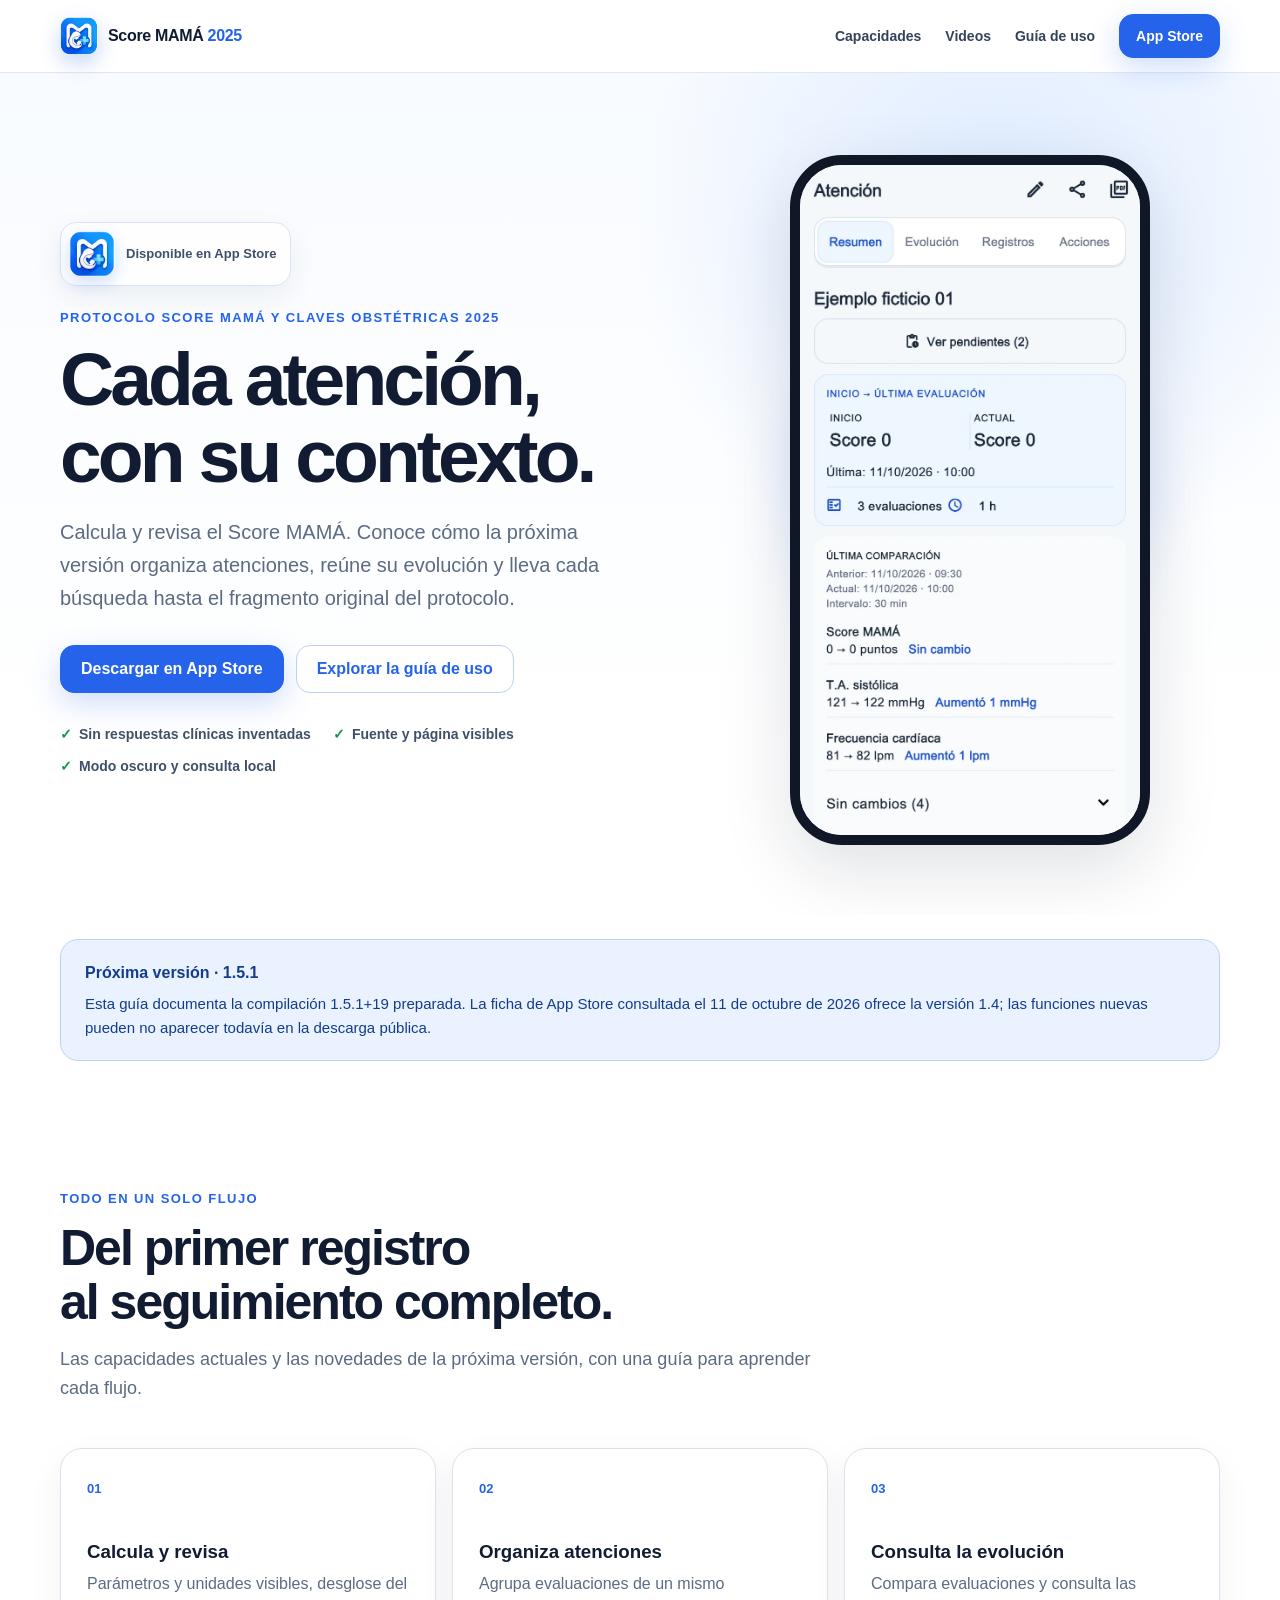
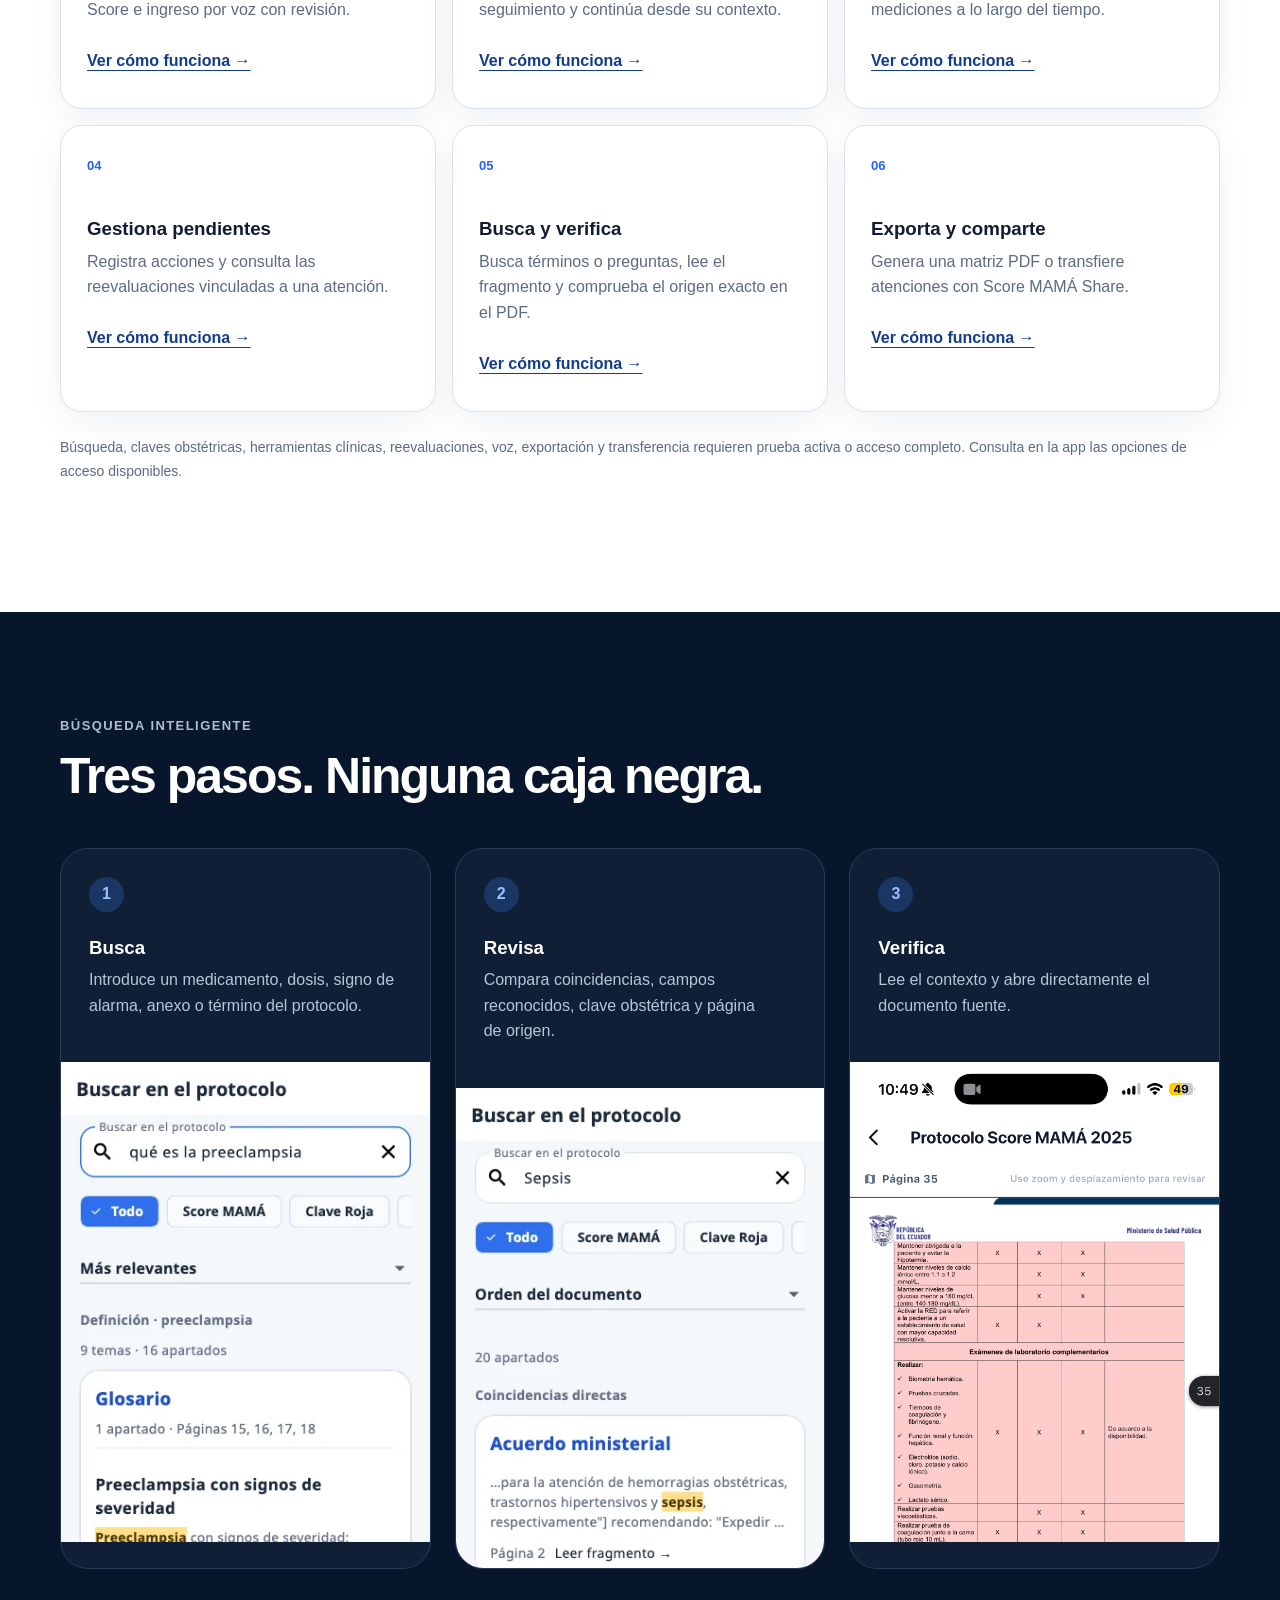
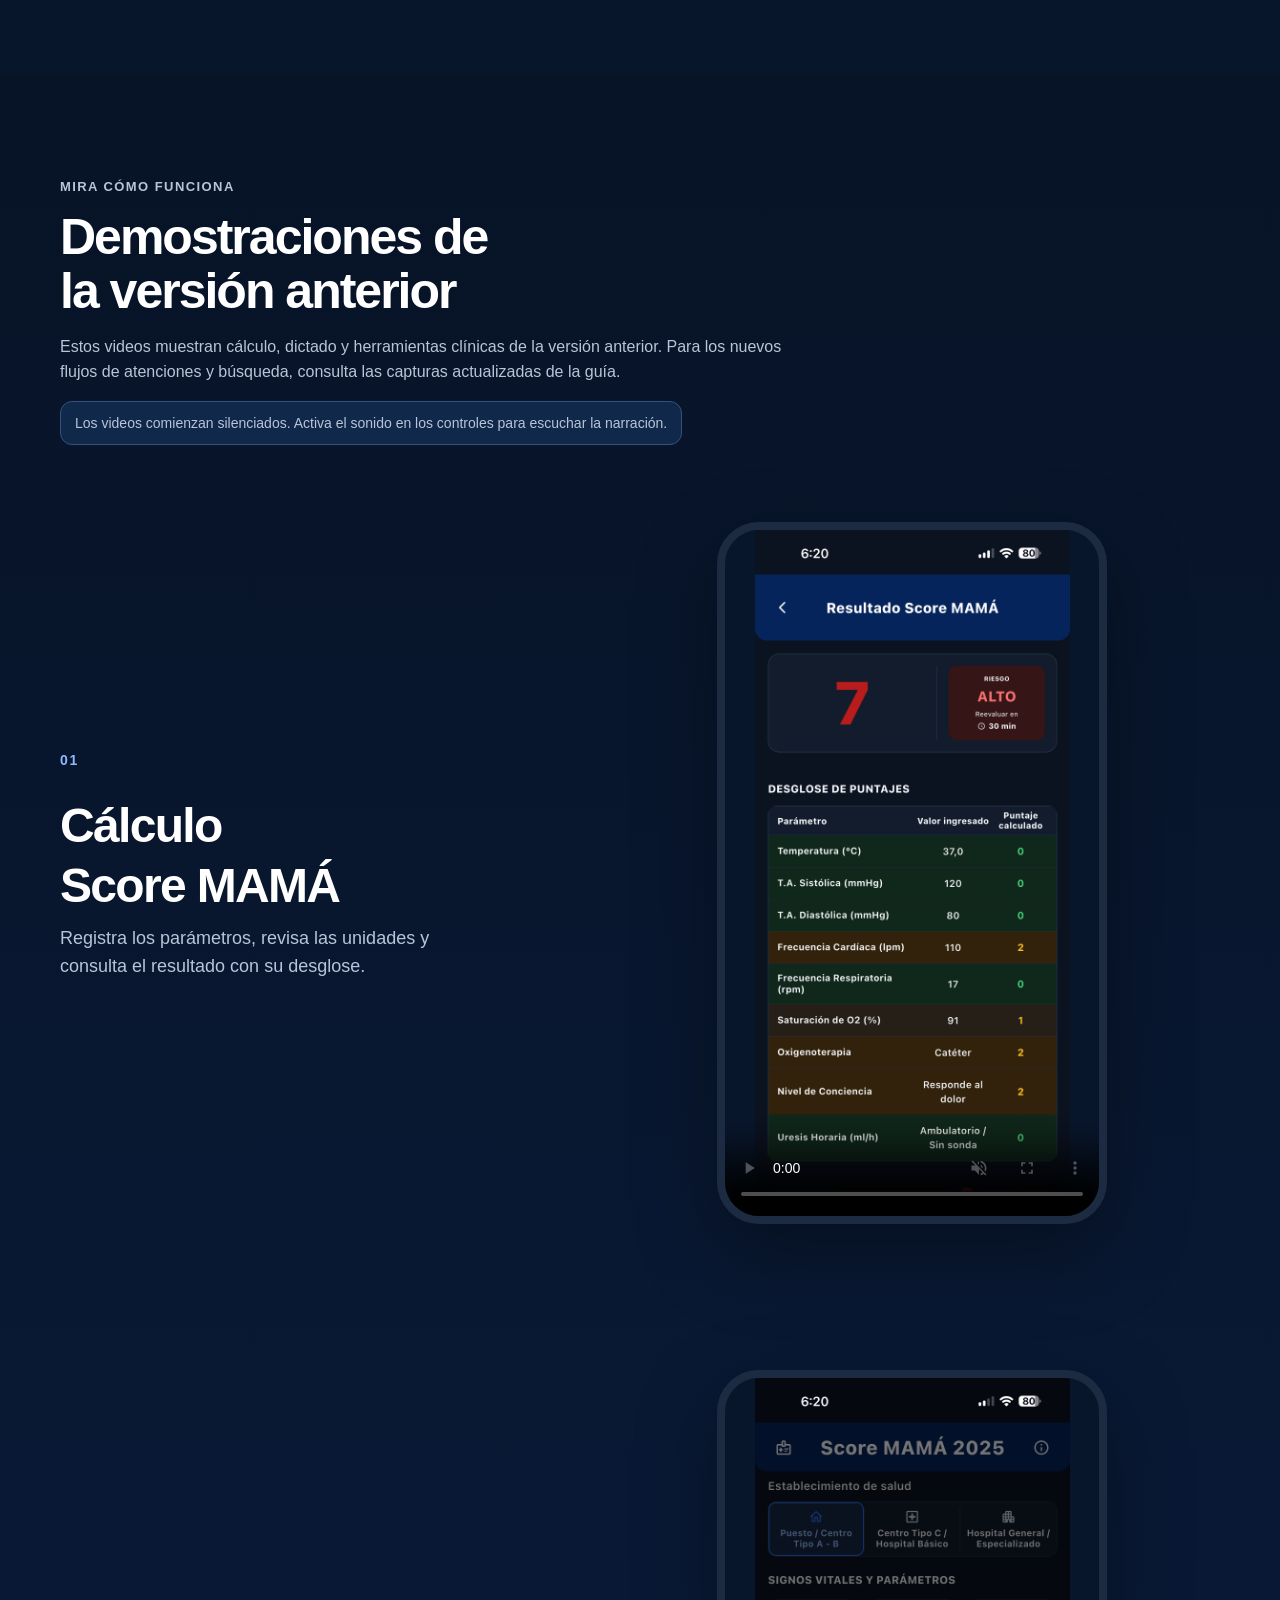
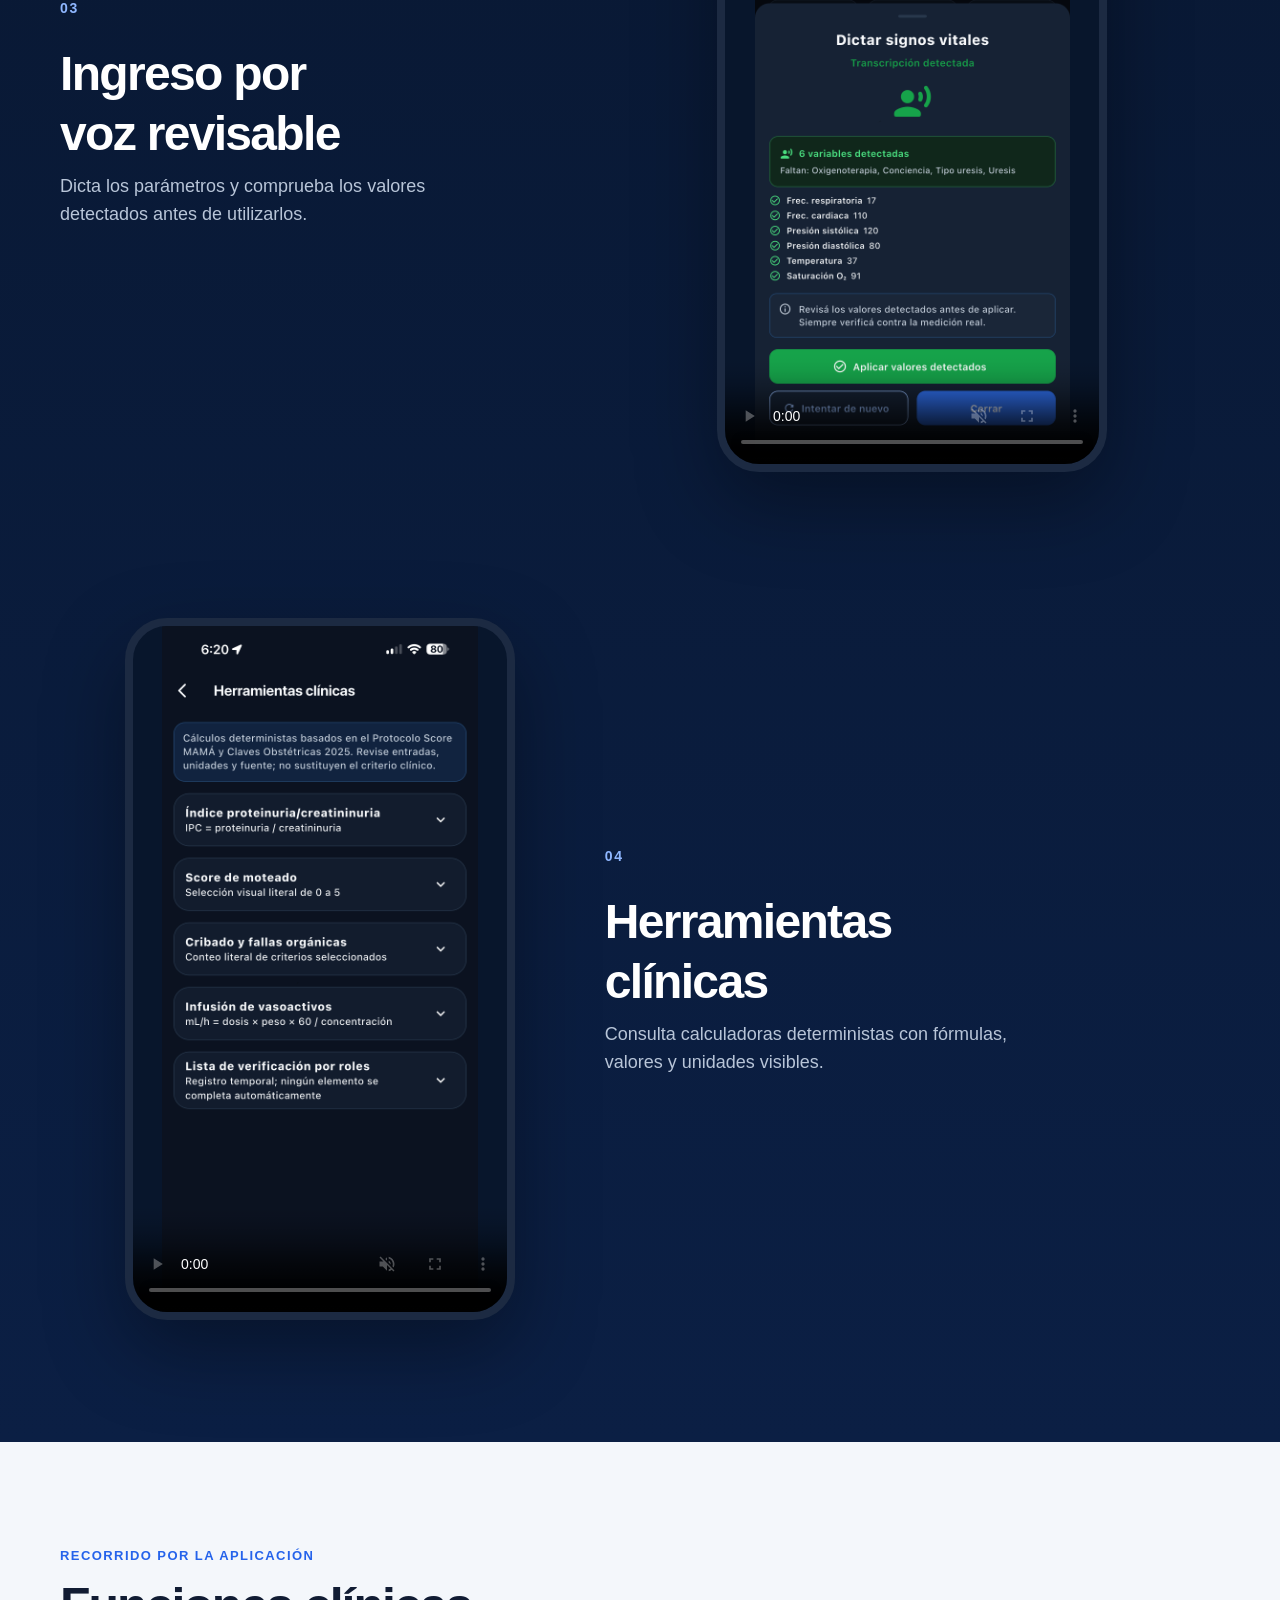
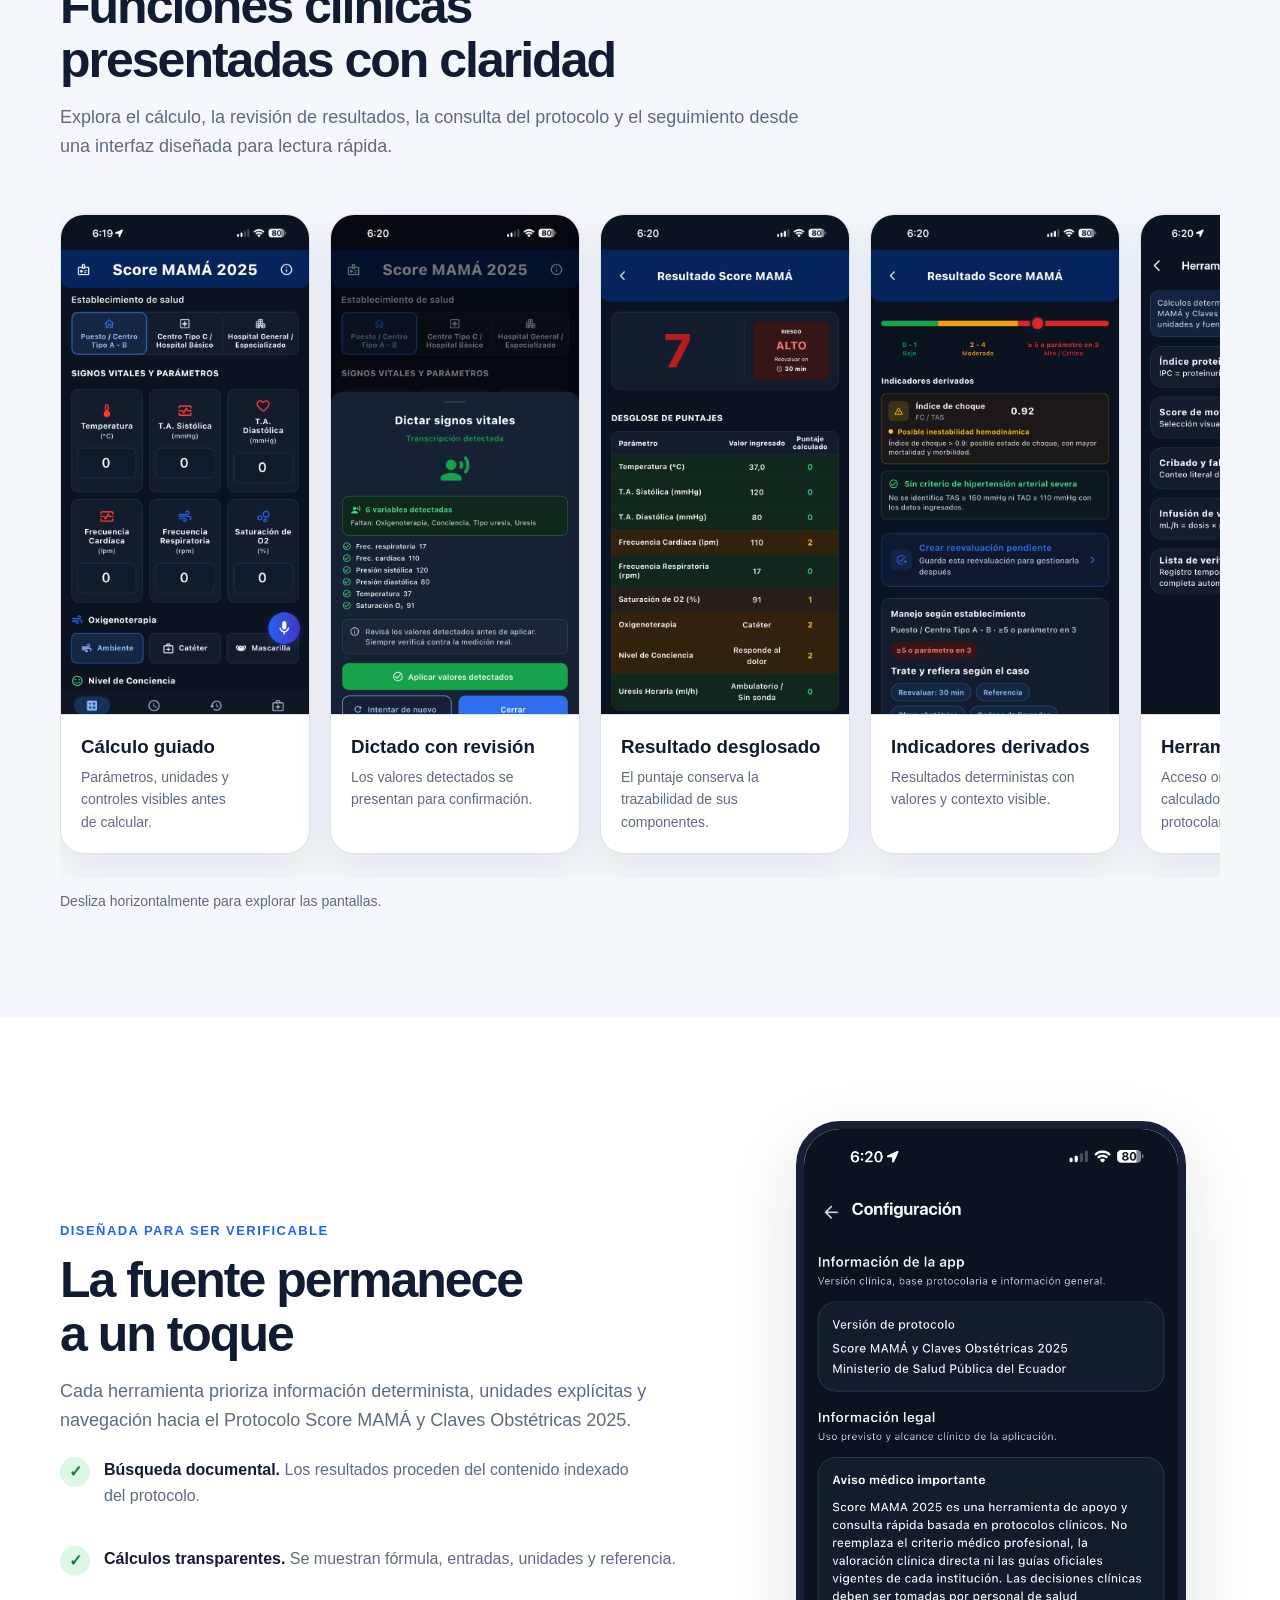
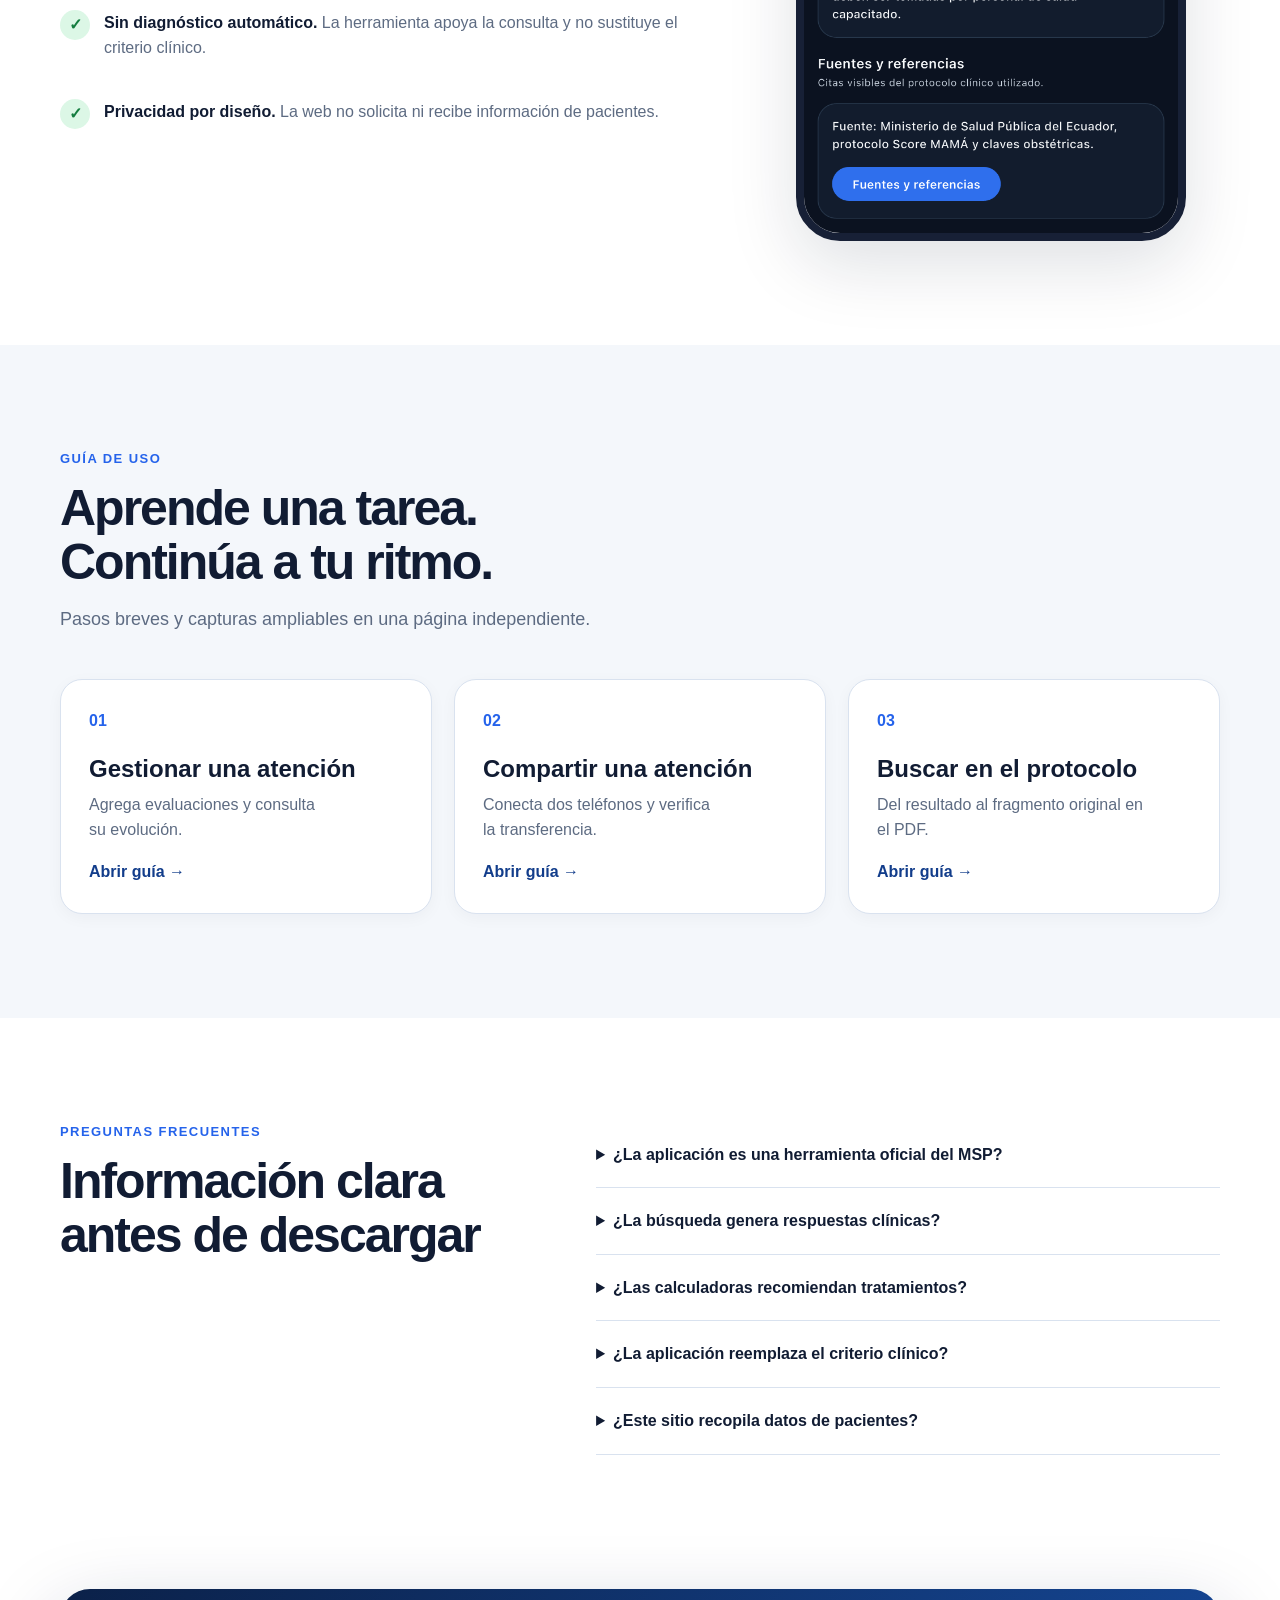
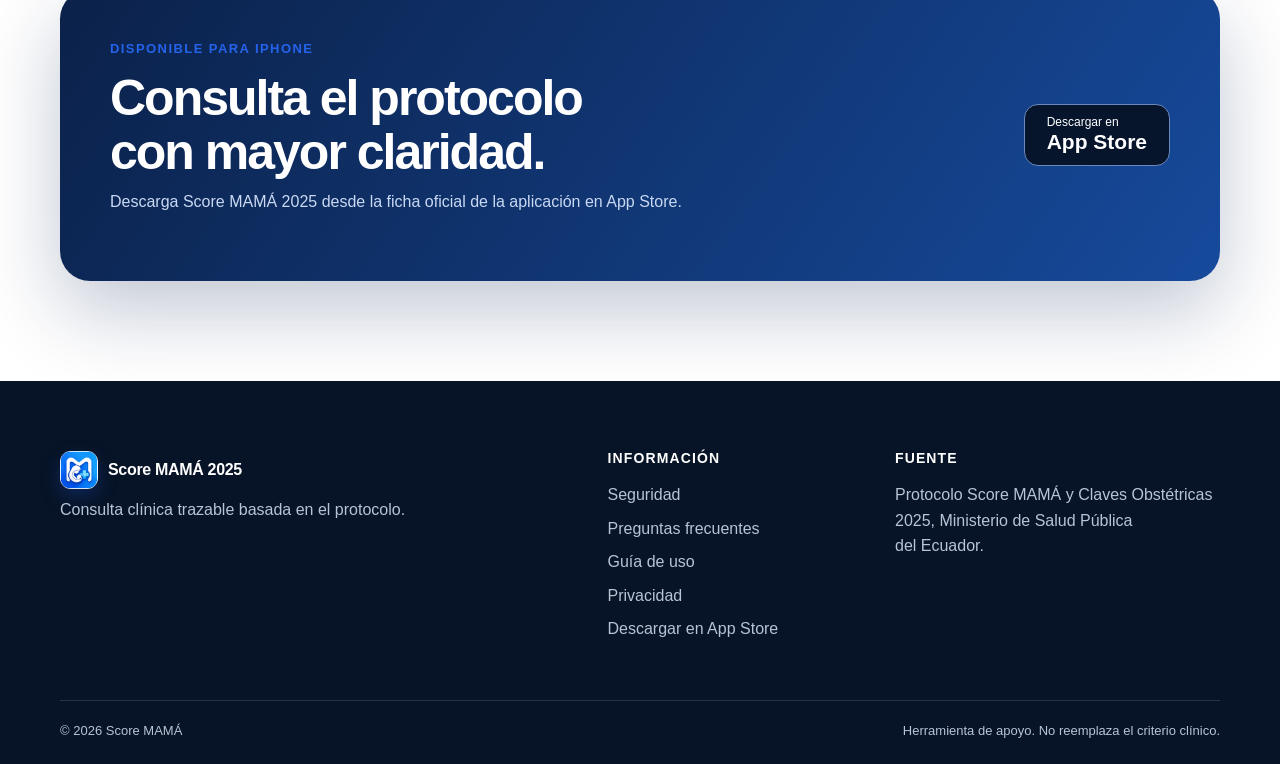
==== commit 8ba264aa: "Present attention workflows and add illustrated user guide" ====
--- a/index.html
+++ b/index.html
@@ -4,16 +4,16 @@
     <meta charset="utf-8" />
     <meta name="viewport" content="width=device-width, initial-scale=1" />
     <meta name="theme-color" content="#0b1f44" />
-    <meta name="description" content="Score MAMÁ 2025: cálculo, búsqueda trazable y consulta estructurada del protocolo y las claves obstétricas." />
+    <meta name="description" content="Score MAMÁ 2025: cálculo y consulta del protocolo. Conoce las próximas funciones de atenciones, evolución, pendientes y búsqueda trazable." />
     <meta property="og:title" content="Score MAMÁ 2025" />
-    <meta property="og:description" content="Consulta, calcula y encuentra información dentro del protocolo con acceso directo a la fuente." />
-    <meta property="og:type" content="website" />
+    <meta property="og:description" content="Conoce el manejo de atenciones, la búsqueda trazable y la guía paso a paso de Score MAMÁ." />
+    <meta property="og:type" content="website" /><link rel="canonical" href="https://leoalvtor.github.io/score-mama-web/" />
     <meta property="og:url" content="https://leoalvtor.github.io/score-mama-web/" />
     <meta name="apple-itunes-app" content="app-id=6772249435" />
     <title>Score MAMÁ 2025 | Consulta clínica trazable</title>
     <link rel="icon" type="image/png" sizes="512x512" href="assets/brand/score-mama-app-icon.png?v=2" />
     <link rel="apple-touch-icon" href="assets/brand/score-mama-app-icon.png?v=2" />
-    <link rel="stylesheet" href="styles.css?v=3" />
+    <link rel="stylesheet" href="styles.css?v=4" />
   </head>
   <body>
     <a class="skip-link" href="#contenido">Saltar al contenido</a>
@@ -27,10 +27,7 @@
         <div class="nav-links" id="nav-links">
           <a href="#capacidades">Capacidades</a>
           <a href="#demostraciones">Videos</a>
-          <a href="#galeria">Recorrido</a>
-          <a href="#seguridad">Seguridad</a>
-          <a href="#guia">Guía</a>
-          <a href="#preguntas">Preguntas</a>
+          <a href="guia.html">Guía de uso</a>
           <a class="button button-small" href="https://apps.apple.com/ec/app/score-mama-2025/id6772249435?l=en-GB" target="_blank" rel="noopener">App Store</a>
         </div>
       </nav>
@@ -42,11 +39,11 @@
           <div class="hero-copy">
             <div class="app-identity"><img src="assets/brand/score-mama-app-icon.png?v=2" alt="Icono de Score MAMÁ 2025" /><span>Disponible en App Store</span></div>
             <p class="eyebrow">Protocolo Score MAMÁ y Claves Obstétricas 2025</p>
-            <h1>Encuentra la información. Comprueba la fuente.</h1>
-            <p class="lead">Una herramienta para profesionales y estudiantes de salud que organiza el protocolo, realiza cálculos deterministas y abre la página exacta de donde proviene cada resultado.</p>
+            <h1>Cada atención,<br>con su contexto.</h1>
+            <p class="lead">Calcula y revisa el Score MAMÁ. Conoce cómo la próxima versión organiza atenciones, reúne su evolución y lleva cada búsqueda hasta el fragmento original del protocolo.</p>
             <div class="hero-actions">
               <a class="button" href="https://apps.apple.com/ec/app/score-mama-2025/id6772249435?l=en-GB" target="_blank" rel="noopener">Descargar en App Store</a>
-              <a class="button button-secondary" href="#capacidades">Conocer la aplicación</a>
+              <a class="button button-secondary" href="guia.html">Explorar la guía de uso</a>
             </div>
             <ul class="trust-list" aria-label="Características principales">
               <li>Sin respuestas clínicas inventadas</li>
@@ -54,28 +51,27 @@
               <li>Modo oscuro y consulta local</li>
             </ul>
           </div>
-          <div class="phone-stage" aria-label="Vista del cálculo de Score MAMÁ">
+          <div class="phone-stage" aria-label="Vista de una atención de demostración">
             <div class="glow"></div>
-            <img class="phone-shot" src="assets/screenshots/calculo-score.png" alt="Pantalla para registrar parámetros y calcular el Score MAMÁ" />
+            <img width="780" height="1688" class="phone-shot" src="assets/guide/atencion-resumen.webp" alt="Resumen de atención de la próxima versión, con datos ficticios" />
           </div>
         </div>
       </section>
 
+<div class="container"><aside class="release-notice"><strong>Próxima versión · 1.5.1</strong><p>Esta guía documenta la compilación 1.5.1+19 preparada. La ficha de App Store consultada el 11 de octubre de 2026 ofrece la versión 1.4; las funciones nuevas pueden no aparecer todavía en la descarga pública.</p></aside></div>
       <section class="section" id="capacidades">
         <div class="container">
           <div class="section-heading">
             <p class="eyebrow">Todo en un solo flujo</p>
-            <h2>Del término clínico a la evidencia original</h2>
-            <p>La aplicación facilita la consulta sin ocultar el documento que sustenta la información.</p>
+            <h2>Del primer registro<br>al seguimiento completo.</h2>
+            <p>Las capacidades actuales y las novedades de la próxima versión, con una guía para aprender cada flujo.</p>
           </div>
-          <div class="feature-grid">
-            <article class="feature-card"><span class="feature-number">01</span><h3>Score MAMÁ</h3><p>Registra variables clínicas, calcula el puntaje y presenta el desglose de cada parámetro.</p></article>
-            <article class="feature-card"><span class="feature-number">02</span><h3>Búsqueda trazable</h3><p>Localiza coincidencias exactas y variantes dentro del protocolo, sin generar contenido externo.</p></article>
-            <article class="feature-card"><span class="feature-number">03</span><h3>Claves Obstétricas</h3><p>Consulta activación, equipo, manejo por nivel, anexos y cuadros en una estructura legible.</p></article>
-            <article class="feature-card"><span class="feature-number">04</span><h3>Herramientas clínicas</h3><p>IPC, índice de choque, vasoactivos, score de moteado y cribado con fórmulas y unidades visibles.</p></article>
-            <article class="feature-card"><span class="feature-number">05</span><h3>Registro y reevaluación</h3><p>Conserva el historial de evaluaciones y facilita el seguimiento temporal de cada registro.</p></article>
-            <article class="feature-card"><span class="feature-number">06</span><h3>Ingreso por voz revisable</h3><p>Reconoce parámetros dictados y exige revisar los valores detectados antes de utilizarlos.</p></article>
-          </div>
+          <div class="feature-grid"><article class="feature-card"><span class="feature-number">01</span><h3>Calcula y revisa</h3><p>Parámetros y unidades visibles, desglose del Score e ingreso por voz con revisión.</p><a class="text-link" href="guia.html#atenciones">Ver cómo funciona →</a></article>
+            <article class="feature-card"><span class="feature-number">02</span><h3>Organiza atenciones</h3><p>Agrupa evaluaciones de un mismo seguimiento y continúa desde su contexto.</p><a class="text-link" href="guia.html#atenciones">Ver cómo funciona →</a></article>
+            <article class="feature-card"><span class="feature-number">03</span><h3>Consulta la evolución</h3><p>Compara evaluaciones y consulta las mediciones a lo largo del tiempo.</p><a class="text-link" href="guia.html#evolucion">Ver cómo funciona →</a></article>
+            <article class="feature-card"><span class="feature-number">04</span><h3>Gestiona pendientes</h3><p>Registra acciones y consulta las reevaluaciones vinculadas a una atención.</p><a class="text-link" href="guia.html#pendientes">Ver cómo funciona →</a></article>
+            <article class="feature-card"><span class="feature-number">05</span><h3>Busca y verifica</h3><p>Busca términos o preguntas, lee el fragmento y comprueba el origen exacto en el PDF.</p><a class="text-link" href="guia.html#buscar">Ver cómo funciona →</a></article>
+            <article class="feature-card"><span class="feature-number">06</span><h3>Exporta y comparte</h3><p>Genera una matriz PDF o transfiere atenciones con Score MAMÁ Share.</p><a class="text-link" href="guia.html#compartir">Ver cómo funciona →</a></article></div><p class="access-note">Búsqueda, claves obstétricas, herramientas clínicas, reevaluaciones, voz, exportación y transferencia requieren prueba activa o acceso completo. Consulta en la app las opciones de acceso disponibles.</p>
         </div>
       </section>
 
@@ -86,8 +82,8 @@
             <h2>Tres pasos. Ninguna caja negra.</h2>
           </div>
           <div class="steps">
-            <article class="step"><div><b>1</b><h3>Busca</h3><p>Introduce un medicamento, dosis, signo de alarma, anexo o término del protocolo.</p></div><img src="assets/screenshots/busqueda.png" alt="Campo de búsqueda dentro del protocolo" loading="lazy" /></article>
-            <article class="step"><div><b>2</b><h3>Revisa</h3><p>Compara coincidencias, campos reconocidos, clave obstétrica y página de origen.</p></div><img src="assets/screenshots/busqueda-resultados.png" alt="Resultados trazables para la búsqueda de oxitocina" loading="lazy" /></article>
+            <article class="step"><div><b>1</b><h3>Busca</h3><p>Introduce un medicamento, dosis, signo de alarma, anexo o término del protocolo.</p></div><img width="390" height="844" src="assets/guide/busqueda-pregunta.webp" alt="Pregunta natural en la nueva búsqueda del protocolo" loading="lazy" /></article>
+            <article class="step"><div><b>2</b><h3>Revisa</h3><p>Compara coincidencias, campos reconocidos, clave obstétrica y página de origen.</p></div><img width="390" height="844" src="assets/guide/busqueda-resultados.webp" alt="Resultados actuales de búsqueda con página de origen" loading="lazy" /></article>
             <article class="step"><div><b>3</b><h3>Verifica</h3><p>Lee el contexto y abre directamente el documento fuente.</p></div><img src="assets/screenshots/fuente-pdf.png" alt="Página fuente del protocolo abierta en la aplicación" loading="lazy" /></article>
           </div>
         </div>
@@ -97,35 +93,26 @@
         <div class="container">
           <div class="section-heading video-heading">
             <p class="eyebrow">Mira cómo funciona</p>
-            <h2>Una función a la vez</h2>
-            <p>Desplázate para recorrer las capacidades principales. Cada video se prepara sólo cuando está cerca de la pantalla y el anterior se pausa automáticamente.</p>
+            <h2>Demostraciones de la versión anterior</h2>
+            <p>Estos videos muestran cálculo, dictado y herramientas clínicas de la versión anterior. Para los nuevos flujos de atenciones y búsqueda, consulta las capturas actualizadas de la guía.</p>
             <p class="video-audio-note">Los videos comienzan silenciados. Activa el sonido en los controles para escuchar la narración.</p>
           </div>
           <div class="video-stories">
             <article class="video-story">
               <div class="video-copy"><span>01</span><h3>Cálculo Score MAMÁ</h3><p>Registra los parámetros, revisa las unidades y consulta el resultado con su desglose.</p></div>
-              <video class="feature-video" muted playsinline loop controls preload="none" poster="assets/screenshots/resultado-score.png" data-src="assets/videos/01-calculo-score-mama.mp4" aria-label="Demostración del cálculo de Score MAMÁ"></video>
+              <video class="feature-video" muted playsinline loop controls preload="none" poster="assets/screenshots/resultado-score.png" data-src="assets/videos/01-calculo-score-mama.mp4" aria-label="Demostración del cálculo de Score MAMÁ"></video><noscript><p><a class="text-link" href="assets/videos/01-calculo-score-mama.mp4">Abrir demostración en video →</a></p></noscript>
             </article>
-            <article class="video-story video-story-reverse">
-              <div class="video-copy"><span>02</span><h3>Búsqueda trazable</h3><p>Localiza una coincidencia, revisa el contexto y abre la página correspondiente del protocolo.</p></div>
-              <video class="feature-video" muted playsinline loop controls preload="none" poster="assets/screenshots/busqueda-resultados.png" data-src="assets/videos/02-busqueda-trazable.mp4" aria-label="Demostración de la búsqueda trazable"></video>
-            </article>
+
             <article class="video-story">
               <div class="video-copy"><span>03</span><h3>Ingreso por voz revisable</h3><p>Dicta los parámetros y comprueba los valores detectados antes de utilizarlos.</p></div>
-              <video class="feature-video" muted playsinline loop controls preload="none" poster="assets/screenshots/dictado-revision.png" data-src="assets/videos/03-calculo-por-voz.mp4" aria-label="Demostración del ingreso de parámetros por voz"></video>
+              <video class="feature-video" muted playsinline loop controls preload="none" poster="assets/screenshots/dictado-revision.png" data-src="assets/videos/03-calculo-por-voz.mp4" aria-label="Demostración del ingreso de parámetros por voz"></video><noscript><p><a class="text-link" href="assets/videos/03-calculo-por-voz.mp4">Abrir demostración en video →</a></p></noscript>
             </article>
             <article class="video-story video-story-reverse">
               <div class="video-copy"><span>04</span><h3>Herramientas clínicas</h3><p>Consulta calculadoras deterministas con fórmulas, valores y unidades visibles.</p></div>
-              <video class="feature-video" muted playsinline loop controls preload="none" poster="assets/screenshots/herramientas-clinicas.png" data-src="assets/videos/04-herramientas-clinicas.mp4" aria-label="Demostración de las herramientas clínicas"></video>
+              <video class="feature-video" muted playsinline loop controls preload="none" poster="assets/screenshots/herramientas-clinicas.png" data-src="assets/videos/04-herramientas-clinicas.mp4" aria-label="Demostración de las herramientas clínicas"></video><noscript><p><a class="text-link" href="assets/videos/04-herramientas-clinicas.mp4">Abrir demostración en video →</a></p></noscript>
             </article>
-            <article class="video-story">
-              <div class="video-copy"><span>05</span><h3>Historial</h3><p>Revisa evaluaciones guardadas, su puntaje y el desglose correspondiente.</p></div>
-              <video class="feature-video" muted playsinline loop controls preload="none" poster="assets/screenshots/historial.png" data-src="assets/videos/05-historial.mp4" aria-label="Demostración del historial de evaluaciones"></video>
-            </article>
-            <article class="video-story video-story-reverse">
-              <div class="video-copy"><span>06</span><h3>Reevaluaciones</h3><p>Organiza registros pendientes y accede a las acciones disponibles para su seguimiento.</p></div>
-              <video class="feature-video" muted playsinline loop controls preload="none" poster="assets/screenshots/reevaluaciones.png" data-src="assets/videos/06-reevaluaciones.mp4" aria-label="Demostración del manejo de reevaluaciones"></video>
-            </article>
+
+
           </div>
         </div>
       </section>
@@ -144,9 +131,9 @@
             <article class="gallery-card"><img src="assets/screenshots/indicadores-derivados.png" alt="Indicadores derivados e índice de choque" loading="lazy" /><div><h3>Indicadores derivados</h3><p>Resultados deterministas con valores y contexto visible.</p></div></article>
             <article class="gallery-card"><img src="assets/screenshots/herramientas-clinicas.png" alt="Listado de herramientas clínicas disponibles" loading="lazy" /><div><h3>Herramientas clínicas</h3><p>Acceso organizado a calculadoras y escalas protocolarias.</p></div></article>
             <article class="gallery-card"><img src="assets/screenshots/claves-obstetricas.png" alt="Consulta estructurada de claves obstétricas" loading="lazy" /><div><h3>Claves Obstétricas</h3><p>Contenido clínico organizado por clave y función.</p></div></article>
-            <article class="gallery-card"><img src="assets/screenshots/busqueda-resultados.png" alt="Búsqueda documental con coincidencias resaltadas" loading="lazy" /><div><h3>Búsqueda trazable</h3><p>Coincidencias resaltadas y acceso a la página fuente.</p></div></article>
-            <article class="gallery-card"><img src="assets/screenshots/reevaluaciones.png" alt="Listado cronológico de reevaluaciones" loading="lazy" /><div><h3>Reevaluaciones</h3><p>Seguimiento cronológico de los registros realizados.</p></div></article>
-            <article class="gallery-card"><img src="assets/screenshots/historial.png" alt="Historial de evaluaciones clínicas" loading="lazy" /><div><h3>Historial</h3><p>Consulta local de evaluaciones previas y su puntaje.</p></div></article>
+            <article class="gallery-card"><img width="390" height="844" src="assets/guide/busqueda-resultados.webp" alt="Búsqueda documental con coincidencias resaltadas" loading="lazy" /><div><h3>Búsqueda trazable</h3><p>Coincidencias resaltadas y acceso a la página fuente.</p></div></article>
+            <article class="gallery-card"><img width="780" height="1688" src="assets/guide/atencion-pendientes.webp" alt="Listado cronológico de reevaluaciones" loading="lazy" /><div><h3>Reevaluaciones</h3><p>Acciones y reevaluaciones vinculadas al seguimiento.</p></div></article>
+            <article class="gallery-card"><img width="780" height="1688" src="assets/guide/atencion-resumen.webp" alt="Historial de evaluaciones clínicas" loading="lazy" /><div><h3>Historial</h3><p>Evaluaciones agrupadas, comparación y contexto de una atención.</p></div></article>
             <article class="gallery-card"><img src="assets/screenshots/pasos-seguir.png" alt="Pasos a seguir mostrados por la aplicación" loading="lazy" /><div><h3>Pasos visibles</h3><p>Presentación ordenada del contenido aplicable del protocolo.</p></div></article>
           </div>
           <p class="gallery-hint">Desliza horizontalmente para explorar las pantallas.</p>
@@ -170,22 +157,7 @@
         </div>
       </section>
 
-      <section class="section section-soft" id="guia">
-        <div class="container">
-          <div class="section-heading">
-            <p class="eyebrow">Guía rápida</p>
-            <h2>Empieza en minutos</h2>
-          </div>
-          <div class="guide-grid">
-            <article><span>1</span><h3>Selecciona una función</h3><p>Calcula Score MAMÁ, consulta una clave o abre la búsqueda del protocolo.</p></article>
-            <article><span>2</span><h3>Introduce o selecciona datos</h3><p>Comprueba siempre el valor y la unidad antes de calcular.</p></article>
-            <article><span>3</span><h3>Revisa el resultado</h3><p>Consulta el desglose, los criterios aplicados y cualquier advertencia visible.</p></article>
-            <article><span>4</span><h3>Abre la fuente</h3><p>Verifica el contenido dentro del PDF y considera el contexto clínico completo.</p></article>
-          </div>
-          <div class="notice"><b>Importante:</b> esta aplicación es una herramienta de apoyo a la consulta del protocolo. No reemplaza el criterio clínico, los lineamientos institucionales ni la atención profesional.</div>
-        </div>
-      </section>
-
+<section class="section section-soft" id="guia"><div class="container"><div class="section-heading"><p class="eyebrow">Guía de uso</p><h2>Aprende una tarea.<br>Continúa a tu ritmo.</h2><p>Pasos breves y capturas ampliables en una página independiente.</p></div><div class="guide-entry-grid"><a href="guia.html#atenciones"><span>01</span><h3>Gestionar una atención</h3><p>Agrega evaluaciones y consulta su evolución.</p><b>Abrir guía →</b></a><a href="guia.html#compartir"><span>02</span><h3>Compartir una atención</h3><p>Conecta dos teléfonos y verifica la transferencia.</p><b>Abrir guía →</b></a><a href="guia.html#buscar"><span>03</span><h3>Buscar en el protocolo</h3><p>Del resultado al fragmento original en el PDF.</p><b>Abrir guía →</b></a></div></div></section>
       <section class="section" id="preguntas">
         <div class="container faq-wrap">
           <div class="section-heading"><p class="eyebrow">Preguntas frecuentes</p><h2>Información clara antes de descargar</h2></div>
@@ -210,11 +182,11 @@
     <footer class="footer">
       <div class="container footer-grid">
         <div><a class="brand brand-footer" href="#inicio"><img class="brand-mark" src="assets/brand/score-mama-app-icon.png?v=2" alt="" /><span>Score MAMÁ 2025</span></a><p>Consulta clínica trazable basada en el protocolo.</p></div>
-        <div><h2>Información</h2><a href="#seguridad">Seguridad</a><a href="#preguntas">Preguntas frecuentes</a><a href="privacy.html">Privacidad</a><a href="https://apps.apple.com/ec/app/score-mama-2025/id6772249435?l=en-GB" target="_blank" rel="noopener">Descargar en App Store</a></div>
+        <div><h2>Información</h2><a href="#seguridad">Seguridad</a><a href="#preguntas">Preguntas frecuentes</a><a href="guia.html">Guía de uso</a><a href="privacy.html">Privacidad</a><a href="https://apps.apple.com/ec/app/score-mama-2025/id6772249435?l=en-GB" target="_blank" rel="noopener">Descargar en App Store</a></div>
         <div><h2>Fuente</h2><p>Protocolo Score MAMÁ y Claves Obstétricas 2025, Ministerio de Salud Pública del Ecuador.</p></div>
       </div>
       <div class="container footer-bottom"><span>© <span id="year"></span> Score MAMÁ</span><span>Herramienta de apoyo. No reemplaza el criterio clínico.</span></div>
     </footer>
-    <script src="script.js?v=3"></script>
+    <dialog id="image-dialog" aria-labelledby="image-caption"><div class="image-toolbar"><p id="image-caption"></p><button type="button" id="image-zoom" class="button button-secondary">Ampliar</button><button type="button" id="image-close" class="button">Cerrar</button></div><div class="image-viewport" tabindex="0" aria-label="Imagen ampliada; desplázate para explorar"><img id="image-full" alt=""/></div></dialog><script src="script.js?v=4"></script>
   </body>
 </html>
--- a/styles.css
+++ b/styles.css
@@ -102,3 +102,67 @@
 @media (max-width:900px) { .hero-grid,.safety-grid,.faq-wrap { grid-template-columns:1fr; } .hero-copy { text-align:center; } .lead { margin-inline:auto; } .hero-actions,.trust-list { justify-content:center; } .phone-stage { min-height:auto; } .feature-grid,.guide-grid { grid-template-columns:repeat(2,1fr); } .steps { grid-template-columns:1fr; } .step { display:grid; grid-template-columns:.8fr 1.2fr; } .step img { height:420px; } .safety-grid { gap:45px; } .video-story { grid-template-columns:1fr 1fr; gap:40px; } }
 @media (max-width:700px) { .nav-toggle { display:block; } .nav-links { position:absolute; top:65px; left:18px; right:18px; display:none; flex-direction:column; align-items:stretch; padding:18px; border:1px solid var(--line); border-radius:16px; background:#fff; box-shadow:var(--shadow); } .nav-links.open { display:flex; } .hero { padding-top:55px; } h1 { font-size:48px; } .section { padding:76px 0; } .feature-grid,.guide-grid { grid-template-columns:1fr; } .step { display:block; } .step img { height:430px; } .video-stories { gap:75px; } .video-story { grid-template-columns:1fr; gap:24px; min-height:auto; } .video-story-reverse .video-copy { order:0; } .video-story-reverse .feature-video { justify-self:center; } .video-copy { text-align:center; margin-inline:auto; } .feature-video { max-height:72vh; } .download-card,.footer-bottom { align-items:flex-start; flex-direction:column; } .download-card { padding:32px 24px; } .footer-grid { grid-template-columns:1fr; gap:30px; } }
 @media (prefers-reduced-motion:reduce) { html { scroll-behavior:auto; } * { transition:none!important; } }
+
+/* Guide: reuse the site palette, keep instructions readable on narrow screens. */
+body { -webkit-font-smoothing:antialiased; }
+h1,h2,h3 { text-wrap:balance; }
+p { text-wrap:pretty; }
+:focus-visible { outline:3px solid var(--blue); outline-offset:4px; }
+[id] { scroll-margin-top:100px; }
+.nav-links a { display:inline-flex; align-items:center; min-height:44px; }
+.nav-toggle,.button-small { min-height:44px; }
+.text-link { display:inline-flex; align-items:center; min-height:44px; color:var(--blue-dark); font-weight:750; text-underline-offset:4px; }
+.release-notice { margin:24px 0; padding:20px 24px; border:1px solid #bcd0f7; border-radius:18px; background:var(--sky); color:var(--blue-dark); }
+.release-notice strong { display:block; margin-bottom:6px; }
+.release-notice p { margin:0; font-size:15px; line-height:1.6; }
+.access-note,.guide-scope { color:var(--muted); font-size:14px; line-height:1.7; }
+.access-note { margin:24px 0; }
+.guide-entry-grid { display:grid; grid-template-columns:repeat(3,1fr); gap:22px; }
+.guide-entry-grid>a { padding:28px; text-decoration:none; background:#fff; border:1px solid var(--line); border-radius:22px; box-shadow:0 4px 16px rgba(8,22,44,.04); transition:box-shadow .2s ease; }
+.guide-entry-grid>a:hover { box-shadow:0 8px 28px rgba(8,22,44,.09); }
+.guide-entry-grid span { color:var(--blue); font-weight:800; }
+.guide-entry-grid h3 { margin-top:20px; font-size:24px; }
+.guide-entry-grid p { color:var(--muted); }
+.guide-entry-grid b { color:var(--blue-dark); }
+.guide-hero { padding-top:64px; padding-bottom:36px; }
+.guide-hero h1 { max-width:800px; }
+.guide-hero .release-notice { max-width:800px; }
+.guide-layout { display:grid; grid-template-columns:250px minmax(0,1fr); gap:56px; align-items:start; padding-bottom:72px; }
+.guide-index { position:sticky; top:96px; border:1px solid var(--line); background:var(--soft); border-radius:18px; padding:12px; }
+.guide-index summary { padding:12px; font-weight:800; cursor:pointer; min-height:44px; }
+.guide-index nav { display:grid; }
+.guide-index a { display:flex; align-items:center; gap:10px; padding:12px; min-height:44px; text-decoration:none; color:#34435c; border-radius:8px; font-size:14px; }
+.guide-index a:hover { background:var(--sky); }
+.guide-index a span { color:var(--blue-dark); font-variant-numeric:tabular-nums; font-weight:800; }
+.guide-content { min-width:0; }
+.guide-article { padding:28px 0 56px; border-top:1px solid var(--line); }
+.guide-article h2 { font-size:clamp(30px,3.2vw,42px); }
+.guide-steps { padding:0; list-style:none; counter-reset:steps; }
+.guide-steps li { counter-increment:steps; position:relative; padding:4px 0 24px 52px; line-height:1.8; overflow-wrap:anywhere; }
+.guide-steps li::before { content:counter(steps); position:absolute; left:0; top:6px; display:grid; place-items:center; width:32px; height:32px; border-radius:10px; background:var(--sky); color:var(--blue-dark); font-weight:800; font-variant-numeric:tabular-nums; }
+.guide-shots { display:grid; grid-template-columns:repeat(2,minmax(0,1fr)); align-items:start; gap:24px; margin:24px 0 32px; }
+.guide-shot { margin:0; min-width:0; }
+.guide-shot a { display:block; width:100%; max-width:285px; margin-inline:auto; text-decoration:none; background:var(--soft); border-radius:16px; overflow:hidden; outline:1px solid rgba(0,0,0,.1); box-shadow:0 8px 24px rgba(8,22,44,.06); }
+.guide-shot img { width:100%; height:auto; }
+.guide-shot figcaption { padding-top:12px; color:var(--muted); font-size:13px; line-height:1.7; }
+.image-hint { display:flex; justify-content:center; align-items:center; min-height:44px; color:var(--blue-dark); font-size:14px; font-weight:700; }
+.guide-note { background:var(--sky); padding:20px; border-radius:16px; color:var(--blue-dark); line-height:1.7; }
+.guide-help { background:var(--soft); border:1px solid var(--line); border-radius:16px; padding:0 20px; }
+.guide-help summary { padding:16px 0; min-height:44px; font-weight:750; cursor:pointer; }
+.guide-help p { margin:0; padding-bottom:20px; }
+.related-guides { display:flex; flex-wrap:wrap; gap:12px 24px; margin-top:20px; }
+.related-guides a { display:inline-flex; align-items:center; min-height:44px; color:var(--blue-dark); text-underline-offset:4px; }
+#image-dialog { width:min(1000px,96vw); max-width:96vw; max-height:94dvh; padding:16px; border:0; border-radius:20px; box-shadow:0 24px 80px rgba(0,0,0,.3); }
+#image-dialog::backdrop { background:rgba(8,22,44,.78); }
+.image-toolbar { display:flex; align-items:center; gap:12px; padding-bottom:12px; }
+.image-toolbar p { margin:0 auto 0 0; font-size:14px; max-width:50%; }
+.image-toolbar .button { cursor:pointer; font:inherit; min-height:44px; }
+.image-viewport { overflow:auto; max-height:calc(94dvh - 110px); background:var(--soft); border-radius:12px; }
+#image-full { width:auto; height:auto; max-width:100%; max-height:calc(94dvh - 110px); margin:auto; object-fit:contain; }
+#image-dialog.is-zoomed #image-full { max-width:none; max-height:none; width:780px; }
+@media(max-width:900px) { .guide-layout { grid-template-columns:210px minmax(0,1fr); gap:28px; } .guide-entry-grid { grid-template-columns:1fr; } }
+@media(max-width:700px) { .guide-hero { padding-top:40px; } .guide-hero h1 { font-size:42px; } .guide-layout { display:block; } .guide-index { position:static; margin-bottom:32px; } .guide-article { padding-top:24px; } .guide-shots { gap:18px; } .image-toolbar { flex-wrap:wrap; } .image-toolbar p { max-width:none; width:100%; } .release-notice { padding:18px; } }
+@media(max-width:450px) { .guide-shots { grid-template-columns:1fr; } .guide-shot figcaption { text-align:center; } }
+/* Navigation remains available if scripts are disabled or fail to load. */
+@media(max-width:700px) { html:not(.js) .nav { flex-wrap:wrap; padding-block:12px; } html:not(.js) .nav-toggle { display:none; } html:not(.js) .nav-links { position:static; display:flex; flex-direction:row; flex-wrap:wrap; border:0; box-shadow:none; padding:0; gap:12px; } }
+.button-secondary:hover { background:var(--sky); }
